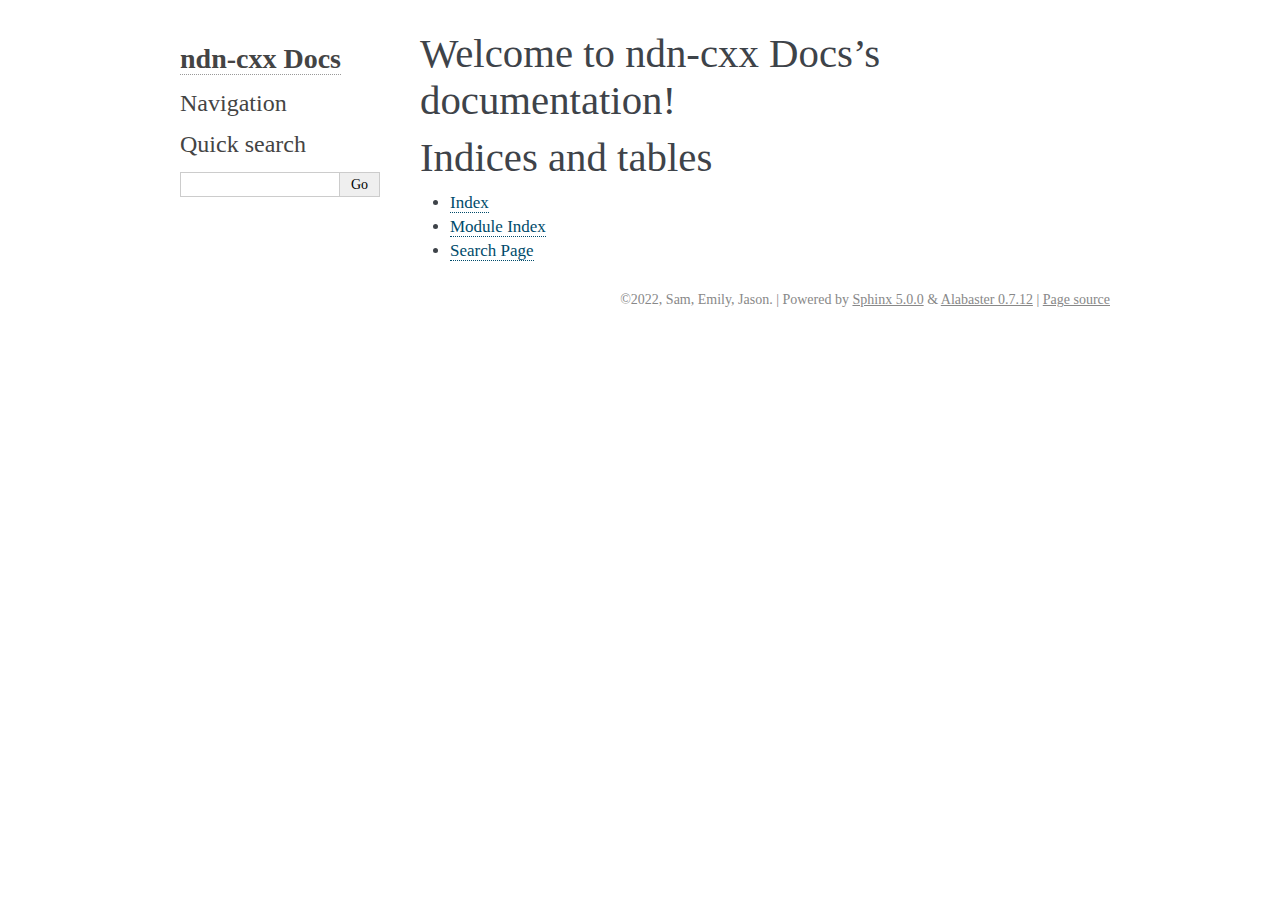
==== new-docs/_build/html/index.html @ 5fb5679b "added sphinx base for new documentation" ====
<!DOCTYPE html>

<html lang="en">
  <head>
    <meta charset="utf-8" />
    <meta name="viewport" content="width=device-width, initial-scale=1.0" /><meta name="generator" content="Docutils 0.18.1: http://docutils.sourceforge.net/" />

    <title>Welcome to ndn-cxx Docs’s documentation! &#8212; ndn-cxx Docs  documentation</title>
    <link rel="stylesheet" type="text/css" href="_static/pygments.css" />
    <link rel="stylesheet" type="text/css" href="_static/alabaster.css" />
    <script data-url_root="./" id="documentation_options" src="_static/documentation_options.js"></script>
    <script src="_static/jquery.js"></script>
    <script src="_static/underscore.js"></script>
    <script src="_static/_sphinx_javascript_frameworks_compat.js"></script>
    <script src="_static/doctools.js"></script>
    <link rel="index" title="Index" href="genindex.html" />
    <link rel="search" title="Search" href="search.html" />
   
  <link rel="stylesheet" href="_static/custom.css" type="text/css" />
  
  
  <meta name="viewport" content="width=device-width, initial-scale=0.9, maximum-scale=0.9" />

  </head><body>
  

    <div class="document">
      <div class="documentwrapper">
        <div class="bodywrapper">
          

          <div class="body" role="main">
            
  <section id="welcome-to-ndn-cxx-docs-s-documentation">
<h1>Welcome to ndn-cxx Docs’s documentation!<a class="headerlink" href="#welcome-to-ndn-cxx-docs-s-documentation" title="Permalink to this heading">¶</a></h1>
<div class="toctree-wrapper compound">
</div>
</section>
<section id="indices-and-tables">
<h1>Indices and tables<a class="headerlink" href="#indices-and-tables" title="Permalink to this heading">¶</a></h1>
<ul class="simple">
<li><p><a class="reference internal" href="genindex.html"><span class="std std-ref">Index</span></a></p></li>
<li><p><a class="reference internal" href="py-modindex.html"><span class="std std-ref">Module Index</span></a></p></li>
<li><p><a class="reference internal" href="search.html"><span class="std std-ref">Search Page</span></a></p></li>
</ul>
</section>


          </div>
          
        </div>
      </div>
      <div class="sphinxsidebar" role="navigation" aria-label="main navigation">
        <div class="sphinxsidebarwrapper">
<h1 class="logo"><a href="#">ndn-cxx Docs</a></h1>








<h3>Navigation</h3>

<div class="relations">
<h3>Related Topics</h3>
<ul>
  <li><a href="#">Documentation overview</a><ul>
  </ul></li>
</ul>
</div>
<div id="searchbox" style="display: none" role="search">
  <h3 id="searchlabel">Quick search</h3>
    <div class="searchformwrapper">
    <form class="search" action="search.html" method="get">
      <input type="text" name="q" aria-labelledby="searchlabel" autocomplete="off" autocorrect="off" autocapitalize="off" spellcheck="false"/>
      <input type="submit" value="Go" />
    </form>
    </div>
</div>
<script>document.getElementById('searchbox').style.display = "block"</script>








        </div>
      </div>
      <div class="clearer"></div>
    </div>
    <div class="footer">
      &copy;2022, Sam, Emily, Jason.
      
      |
      Powered by <a href="http://sphinx-doc.org/">Sphinx 5.0.0</a>
      &amp; <a href="https://github.com/bitprophet/alabaster">Alabaster 0.7.12</a>
      
      |
      <a href="_sources/index.rst.txt"
          rel="nofollow">Page source</a>
    </div>

    

    
  </body>
</html>
---- new-docs/_build/html/_static/pygments.css ----
pre { line-height: 125%; }
td.linenos .normal { color: inherit; background-color: transparent; padding-left: 5px; padding-right: 5px; }
span.linenos { color: inherit; background-color: transparent; padding-left: 5px; padding-right: 5px; }
td.linenos .special { color: #000000; background-color: #ffffc0; padding-left: 5px; padding-right: 5px; }
span.linenos.special { color: #000000; background-color: #ffffc0; padding-left: 5px; padding-right: 5px; }
.highlight .hll { background-color: #ffffcc }
.highlight { background: #f8f8f8; }
.highlight .c { color: #8f5902; font-style: italic } /* Comment */
.highlight .err { color: #a40000; border: 1px solid #ef2929 } /* Error */
.highlight .g { color: #000000 } /* Generic */
.highlight .k { color: #004461; font-weight: bold } /* Keyword */
.highlight .l { color: #000000 } /* Literal */
.highlight .n { color: #000000 } /* Name */
.highlight .o { color: #582800 } /* Operator */
.highlight .x { color: #000000 } /* Other */
.highlight .p { color: #000000; font-weight: bold } /* Punctuation */
.highlight .ch { color: #8f5902; font-style: italic } /* Comment.Hashbang */
.highlight .cm { color: #8f5902; font-style: italic } /* Comment.Multiline */
.highlight .cp { color: #8f5902 } /* Comment.Preproc */
.highlight .cpf { color: #8f5902; font-style: italic } /* Comment.PreprocFile */
.highlight .c1 { color: #8f5902; font-style: italic } /* Comment.Single */
.highlight .cs { color: #8f5902; font-style: italic } /* Comment.Special */
.highlight .gd { color: #a40000 } /* Generic.Deleted */
.highlight .ge { color: #000000; font-style: italic } /* Generic.Emph */
.highlight .gr { color: #ef2929 } /* Generic.Error */
.highlight .gh { color: #000080; font-weight: bold } /* Generic.Heading */
.highlight .gi { color: #00A000 } /* Generic.Inserted */
.highlight .go { color: #888888 } /* Generic.Output */
.highlight .gp { color: #745334 } /* Generic.Prompt */
.highlight .gs { color: #000000; font-weight: bold } /* Generic.Strong */
.highlight .gu { color: #800080; font-weight: bold } /* Generic.Subheading */
.highlight .gt { color: #a40000; font-weight: bold } /* Generic.Traceback */
.highlight .kc { color: #004461; font-weight: bold } /* Keyword.Constant */
.highlight .kd { color: #004461; font-weight: bold } /* Keyword.Declaration */
.highlight .kn { color: #004461; font-weight: bold } /* Keyword.Namespace */
.highlight .kp { color: #004461; font-weight: bold } /* Keyword.Pseudo */
.highlight .kr { color: #004461; font-weight: bold } /* Keyword.Reserved */
.highlight .kt { color: #004461; font-weight: bold } /* Keyword.Type */
.highlight .ld { color: #000000 } /* Literal.Date */
.highlight .m { color: #990000 } /* Literal.Number */
.highlight .s { color: #4e9a06 } /* Literal.String */
.highlight .na { color: #c4a000 } /* Name.Attribute */
.highlight .nb { color: #004461 } /* Name.Builtin */
.highlight .nc { color: #000000 } /* Name.Class */
.highlight .no { color: #000000 } /* Name.Constant */
.highlight .nd { color: #888888 } /* Name.Decorator */
.highlight .ni { color: #ce5c00 } /* Name.Entity */
.highlight .ne { color: #cc0000; font-weight: bold } /* Name.Exception */
.highlight .nf { color: #000000 } /* Name.Function */
.highlight .nl { color: #f57900 } /* Name.Label */
.highlight .nn { color: #000000 } /* Name.Namespace */
.highlight .nx { color: #000000 } /* Name.Other */
.highlight .py { color: #000000 } /* Name.Property */
.highlight .nt { color: #004461; font-weight: bold } /* Name.Tag */
.highlight .nv { color: #000000 } /* Name.Variable */
.highlight .ow { color: #004461; font-weight: bold } /* Operator.Word */
.highlight .w { color: #f8f8f8; text-decoration: underline } /* Text.Whitespace */
.highlight .mb { color: #990000 } /* Literal.Number.Bin */
.highlight .mf { color: #990000 } /* Literal.Number.Float */
.highlight .mh { color: #990000 } /* Literal.Number.Hex */
.highlight .mi { color: #990000 } /* Literal.Number.Integer */
.highlight .mo { color: #990000 } /* Literal.Number.Oct */
.highlight .sa { color: #4e9a06 } /* Literal.String.Affix */
.highlight .sb { color: #4e9a06 } /* Literal.String.Backtick */
.highlight .sc { color: #4e9a06 } /* Literal.String.Char */
.highlight .dl { color: #4e9a06 } /* Literal.String.Delimiter */
.highlight .sd { color: #8f5902; font-style: italic } /* Literal.String.Doc */
.highlight .s2 { color: #4e9a06 } /* Literal.String.Double */
.highlight .se { color: #4e9a06 } /* Literal.String.Escape */
.highlight .sh { color: #4e9a06 } /* Literal.String.Heredoc */
.highlight .si { color: #4e9a06 } /* Literal.String.Interpol */
.highlight .sx { color: #4e9a06 } /* Literal.String.Other */
.highlight .sr { color: #4e9a06 } /* Literal.String.Regex */
.highlight .s1 { color: #4e9a06 } /* Literal.String.Single */
.highlight .ss { color: #4e9a06 } /* Literal.String.Symbol */
.highlight .bp { color: #3465a4 } /* Name.Builtin.Pseudo */
.highlight .fm { color: #000000 } /* Name.Function.Magic */
.highlight .vc { color: #000000 } /* Name.Variable.Class */
.highlight .vg { color: #000000 } /* Name.Variable.Global */
.highlight .vi { color: #000000 } /* Name.Variable.Instance */
.highlight .vm { color: #000000 } /* Name.Variable.Magic */
.highlight .il { color: #990000 } /* Literal.Number.Integer.Long */
---- new-docs/_build/html/_static/alabaster.css ----
@import url("basic.css");

/* -- page layout ----------------------------------------------------------- */

body {
    font-family: Georgia, serif;
    font-size: 17px;
    background-color: #fff;
    color: #000;
    margin: 0;
    padding: 0;
}


div.document {
    width: 940px;
    margin: 30px auto 0 auto;
}

div.documentwrapper {
    float: left;
    width: 100%;
}

div.bodywrapper {
    margin: 0 0 0 220px;
}

div.sphinxsidebar {
    width: 220px;
    font-size: 14px;
    line-height: 1.5;
}

hr {
    border: 1px solid #B1B4B6;
}

div.body {
    background-color: #fff;
    color: #3E4349;
    padding: 0 30px 0 30px;
}

div.body > .section {
    text-align: left;
}

div.footer {
    width: 940px;
    margin: 20px auto 30px auto;
    font-size: 14px;
    color: #888;
    text-align: right;
}

div.footer a {
    color: #888;
}

p.caption {
    font-family: inherit;
    font-size: inherit;
}


div.relations {
    display: none;
}


div.sphinxsidebar a {
    color: #444;
    text-decoration: none;
    border-bottom: 1px dotted #999;
}

div.sphinxsidebar a:hover {
    border-bottom: 1px solid #999;
}

div.sphinxsidebarwrapper {
    padding: 18px 10px;
}

div.sphinxsidebarwrapper p.logo {
    padding: 0;
    margin: -10px 0 0 0px;
    text-align: center;
}

div.sphinxsidebarwrapper h1.logo {
    margin-top: -10px;
    text-align: center;
    margin-bottom: 5px;
    text-align: left;
}

div.sphinxsidebarwrapper h1.logo-name {
    margin-top: 0px;
}

div.sphinxsidebarwrapper p.blurb {
    margin-top: 0;
    font-style: normal;
}

div.sphinxsidebar h3,
div.sphinxsidebar h4 {
    font-family: Georgia, serif;
    color: #444;
    font-size: 24px;
    font-weight: normal;
    margin: 0 0 5px 0;
    padding: 0;
}

div.sphinxsidebar h4 {
    font-size: 20px;
}

div.sphinxsidebar h3 a {
    color: #444;
}

div.sphinxsidebar p.logo a,
div.sphinxsidebar h3 a,
div.sphinxsidebar p.logo a:hover,
div.sphinxsidebar h3 a:hover {
    border: none;
}

div.sphinxsidebar p {
    color: #555;
    margin: 10px 0;
}

div.sphinxsidebar ul {
    margin: 10px 0;
    padding: 0;
    color: #000;
}

div.sphinxsidebar ul li.toctree-l1 > a {
    font-size: 120%;
}

div.sphinxsidebar ul li.toctree-l2 > a {
    font-size: 110%;
}

div.sphinxsidebar input {
    border: 1px solid #CCC;
    font-family: Georgia, serif;
    font-size: 1em;
}

div.sphinxsidebar hr {
    border: none;
    height: 1px;
    color: #AAA;
    background: #AAA;

    text-align: left;
    margin-left: 0;
    width: 50%;
}

div.sphinxsidebar .badge {
    border-bottom: none;
}

div.sphinxsidebar .badge:hover {
    border-bottom: none;
}

/* To address an issue with donation coming after search */
div.sphinxsidebar h3.donation {
    margin-top: 10px;
}

/* -- body styles ----------------------------------------------------------- */

a {
    color: #004B6B;
    text-decoration: underline;
}

a:hover {
    color: #6D4100;
    text-decoration: underline;
}

div.body h1,
div.body h2,
div.body h3,
div.body h4,
div.body h5,
div.body h6 {
    font-family: Georgia, serif;
    font-weight: normal;
    margin: 30px 0px 10px 0px;
    padding: 0;
}

div.body h1 { margin-top: 0; padding-top: 0; font-size: 240%; }
div.body h2 { font-size: 180%; }
div.body h3 { font-size: 150%; }
div.body h4 { font-size: 130%; }
div.body h5 { font-size: 100%; }
div.body h6 { font-size: 100%; }

a.headerlink {
    color: #DDD;
    padding: 0 4px;
    text-decoration: none;
}

a.headerlink:hover {
    color: #444;
    background: #EAEAEA;
}

div.body p, div.body dd, div.body li {
    line-height: 1.4em;
}

div.admonition {
    margin: 20px 0px;
    padding: 10px 30px;
    background-color: #EEE;
    border: 1px solid #CCC;
}

div.admonition tt.xref, div.admonition code.xref, div.admonition a tt {
    background-color: #FBFBFB;
    border-bottom: 1px solid #fafafa;
}

div.admonition p.admonition-title {
    font-family: Georgia, serif;
    font-weight: normal;
    font-size: 24px;
    margin: 0 0 10px 0;
    padding: 0;
    line-height: 1;
}

div.admonition p.last {
    margin-bottom: 0;
}

div.highlight {
    background-color: #fff;
}

dt:target, .highlight {
    background: #FAF3E8;
}

div.warning {
    background-color: #FCC;
    border: 1px solid #FAA;
}

div.danger {
    background-color: #FCC;
    border: 1px solid #FAA;
    -moz-box-shadow: 2px 2px 4px #D52C2C;
    -webkit-box-shadow: 2px 2px 4px #D52C2C;
    box-shadow: 2px 2px 4px #D52C2C;
}

div.error {
    background-color: #FCC;
    border: 1px solid #FAA;
    -moz-box-shadow: 2px 2px 4px #D52C2C;
    -webkit-box-shadow: 2px 2px 4px #D52C2C;
    box-shadow: 2px 2px 4px #D52C2C;
}

div.caution {
    background-color: #FCC;
    border: 1px solid #FAA;
}

div.attention {
    background-color: #FCC;
    border: 1px solid #FAA;
}

div.important {
    background-color: #EEE;
    border: 1px solid #CCC;
}

div.note {
    background-color: #EEE;
    border: 1px solid #CCC;
}

div.tip {
    background-color: #EEE;
    border: 1px solid #CCC;
}

div.hint {
    background-color: #EEE;
    border: 1px solid #CCC;
}

div.seealso {
    background-color: #EEE;
    border: 1px solid #CCC;
}

div.topic {
    background-color: #EEE;
}

p.admonition-title {
    display: inline;
}

p.admonition-title:after {
    content: ":";
}

pre, tt, code {
    font-family: 'Consolas', 'Menlo', 'DejaVu Sans Mono', 'Bitstream Vera Sans Mono', monospace;
    font-size: 0.9em;
}

.hll {
    background-color: #FFC;
    margin: 0 -12px;
    padding: 0 12px;
    display: block;
}

img.screenshot {
}

tt.descname, tt.descclassname, code.descname, code.descclassname {
    font-size: 0.95em;
}

tt.descname, code.descname {
    padding-right: 0.08em;
}

img.screenshot {
    -moz-box-shadow: 2px 2px 4px #EEE;
    -webkit-box-shadow: 2px 2px 4px #EEE;
    box-shadow: 2px 2px 4px #EEE;
}

table.docutils {
    border: 1px solid #888;
    -moz-box-shadow: 2px 2px 4px #EEE;
    -webkit-box-shadow: 2px 2px 4px #EEE;
    box-shadow: 2px 2px 4px #EEE;
}

table.docutils td, table.docutils th {
    border: 1px solid #888;
    padding: 0.25em 0.7em;
}

table.field-list, table.footnote {
    border: none;
    -moz-box-shadow: none;
    -webkit-box-shadow: none;
    box-shadow: none;
}

table.footnote {
    margin: 15px 0;
    width: 100%;
    border: 1px solid #EEE;
    background: #FDFDFD;
    font-size: 0.9em;
}

table.footnote + table.footnote {
    margin-top: -15px;
    border-top: none;
}

table.field-list th {
    padding: 0 0.8em 0 0;
}

table.field-list td {
    padding: 0;
}

table.field-list p {
    margin-bottom: 0.8em;
}

/* Cloned from
 * https://github.com/sphinx-doc/sphinx/commit/ef60dbfce09286b20b7385333d63a60321784e68
 */
.field-name {
    -moz-hyphens: manual;
    -ms-hyphens: manual;
    -webkit-hyphens: manual;
    hyphens: manual;
}

table.footnote td.label {
    width: .1px;
    padding: 0.3em 0 0.3em 0.5em;
}

table.footnote td {
    padding: 0.3em 0.5em;
}

dl {
    margin: 0;
    padding: 0;
}

dl dd {
    margin-left: 30px;
}

blockquote {
    margin: 0 0 0 30px;
    padding: 0;
}

ul, ol {
    /* Matches the 30px from the narrow-screen "li > ul" selector below */
    margin: 10px 0 10px 30px;
    padding: 0;
}

pre {
    background: #EEE;
    padding: 7px 30px;
    margin: 15px 0px;
    line-height: 1.3em;
}

div.viewcode-block:target {
    background: #ffd;
}

dl pre, blockquote pre, li pre {
    margin-left: 0;
    padding-left: 30px;
}

tt, code {
    background-color: #ecf0f3;
    color: #222;
    /* padding: 1px 2px; */
}

tt.xref, code.xref, a tt {
    background-color: #FBFBFB;
    border-bottom: 1px solid #fff;
}

a.reference {
    text-decoration: none;
    border-bottom: 1px dotted #004B6B;
}

/* Don't put an underline on images */
a.image-reference, a.image-reference:hover {
    border-bottom: none;
}

a.reference:hover {
    border-bottom: 1px solid #6D4100;
}

a.footnote-reference {
    text-decoration: none;
    font-size: 0.7em;
    vertical-align: top;
    border-bottom: 1px dotted #004B6B;
}

a.footnote-reference:hover {
    border-bottom: 1px solid #6D4100;
}

a:hover tt, a:hover code {
    background: #EEE;
}


@media screen and (max-width: 870px) {

    div.sphinxsidebar {
    	display: none;
    }

    div.document {
       width: 100%;

    }

    div.documentwrapper {
    	margin-left: 0;
    	margin-top: 0;
    	margin-right: 0;
    	margin-bottom: 0;
    }

    div.bodywrapper {
    	margin-top: 0;
    	margin-right: 0;
    	margin-bottom: 0;
    	margin-left: 0;
    }

    ul {
    	margin-left: 0;
    }

	li > ul {
        /* Matches the 30px from the "ul, ol" selector above */
		margin-left: 30px;
	}

    .document {
    	width: auto;
    }

    .footer {
    	width: auto;
    }

    .bodywrapper {
    	margin: 0;
    }

    .footer {
    	width: auto;
    }

    .github {
        display: none;
    }



}



@media screen and (max-width: 875px) {

    body {
        margin: 0;
        padding: 20px 30px;
    }

    div.documentwrapper {
        float: none;
        background: #fff;
    }

    div.sphinxsidebar {
        display: block;
        float: none;
        width: 102.5%;
        margin: 50px -30px -20px -30px;
        padding: 10px 20px;
        background: #333;
        color: #FFF;
    }

    div.sphinxsidebar h3, div.sphinxsidebar h4, div.sphinxsidebar p,
    div.sphinxsidebar h3 a {
        color: #fff;
    }

    div.sphinxsidebar a {
        color: #AAA;
    }

    div.sphinxsidebar p.logo {
        display: none;
    }

    div.document {
        width: 100%;
        margin: 0;
    }

    div.footer {
        display: none;
    }

    div.bodywrapper {
        margin: 0;
    }

    div.body {
        min-height: 0;
        padding: 0;
    }

    .rtd_doc_footer {
        display: none;
    }

    .document {
        width: auto;
    }

    .footer {
        width: auto;
    }

    .footer {
        width: auto;
    }

    .github {
        display: none;
    }
}


/* misc. */

.revsys-inline {
    display: none!important;
}

/* Make nested-list/multi-paragraph items look better in Releases changelog
 * pages. Without this, docutils' magical list fuckery causes inconsistent
 * formatting between different release sub-lists.
 */
div#changelog > div.section > ul > li > p:only-child {
    margin-bottom: 0;
}

/* Hide fugly table cell borders in ..bibliography:: directive output */
table.docutils.citation, table.docutils.citation td, table.docutils.citation th {
  border: none;
  /* Below needed in some edge cases; if not applied, bottom shadows appear */
  -moz-box-shadow: none;
  -webkit-box-shadow: none;
  box-shadow: none;
}


/* relbar */

.related {
    line-height: 30px;
    width: 100%;
    font-size: 0.9rem;
}

.related.top {
    border-bottom: 1px solid #EEE;
    margin-bottom: 20px;
}

.related.bottom {
    border-top: 1px solid #EEE;
}

.related ul {
    padding: 0;
    margin: 0;
    list-style: none;
}

.related li {
    display: inline;
}

nav#rellinks {
    float: right;
}

nav#rellinks li+li:before {
    content: "|";
}

nav#breadcrumbs li+li:before {
    content: "\00BB";
}

/* Hide certain items when printing */
@media print {
    div.related {
        display: none;
    }
}
---- new-docs/_build/html/_static/custom.css ----
/* This file intentionally left blank. */
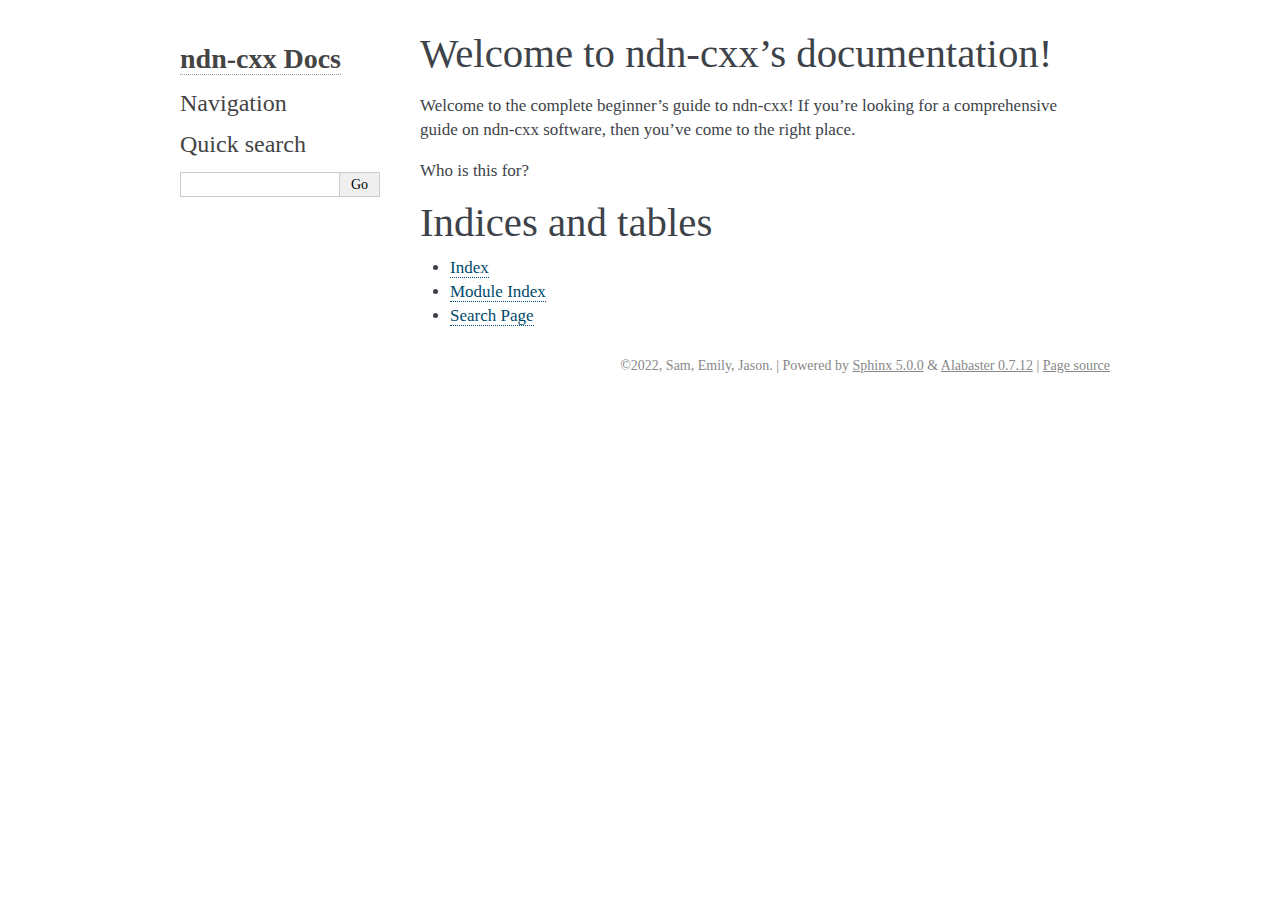
==== commit 4c46bd7f: "modified new docs and added venv requirements" ====
--- a/new-docs/_build/html/index.html
+++ b/new-docs/_build/html/index.html
@@ -6,7 +6,7 @@
     <meta charset="utf-8" />
     <meta name="viewport" content="width=device-width, initial-scale=1.0" /><meta name="generator" content="Docutils 0.18.1: http://docutils.sourceforge.net/" />
 
-    <title>Welcome to ndn-cxx Docs’s documentation! &#8212; ndn-cxx Docs  documentation</title>
+    <title>Welcome to ndn-cxx’s documentation! &#8212; ndn-cxx Docs  documentation</title>
     <link rel="stylesheet" type="text/css" href="_static/pygments.css" />
     <link rel="stylesheet" type="text/css" href="_static/alabaster.css" />
     <script data-url_root="./" id="documentation_options" src="_static/documentation_options.js"></script>
@@ -32,8 +32,10 @@
 
           <div class="body" role="main">
             
-  <section id="welcome-to-ndn-cxx-docs-s-documentation">
-<h1>Welcome to ndn-cxx Docs’s documentation!<a class="headerlink" href="#welcome-to-ndn-cxx-docs-s-documentation" title="Permalink to this heading">¶</a></h1>
+  <section id="welcome-to-ndn-cxx-s-documentation">
+<h1>Welcome to ndn-cxx’s documentation!<a class="headerlink" href="#welcome-to-ndn-cxx-s-documentation" title="Permalink to this heading">¶</a></h1>
+<p>Welcome to the complete beginner’s guide to ndn-cxx! If you’re looking for a comprehensive guide on ndn-cxx software, then you’ve come to the right place.</p>
+<p>Who is this for?</p>
 <div class="toctree-wrapper compound">
 </div>
 </section>
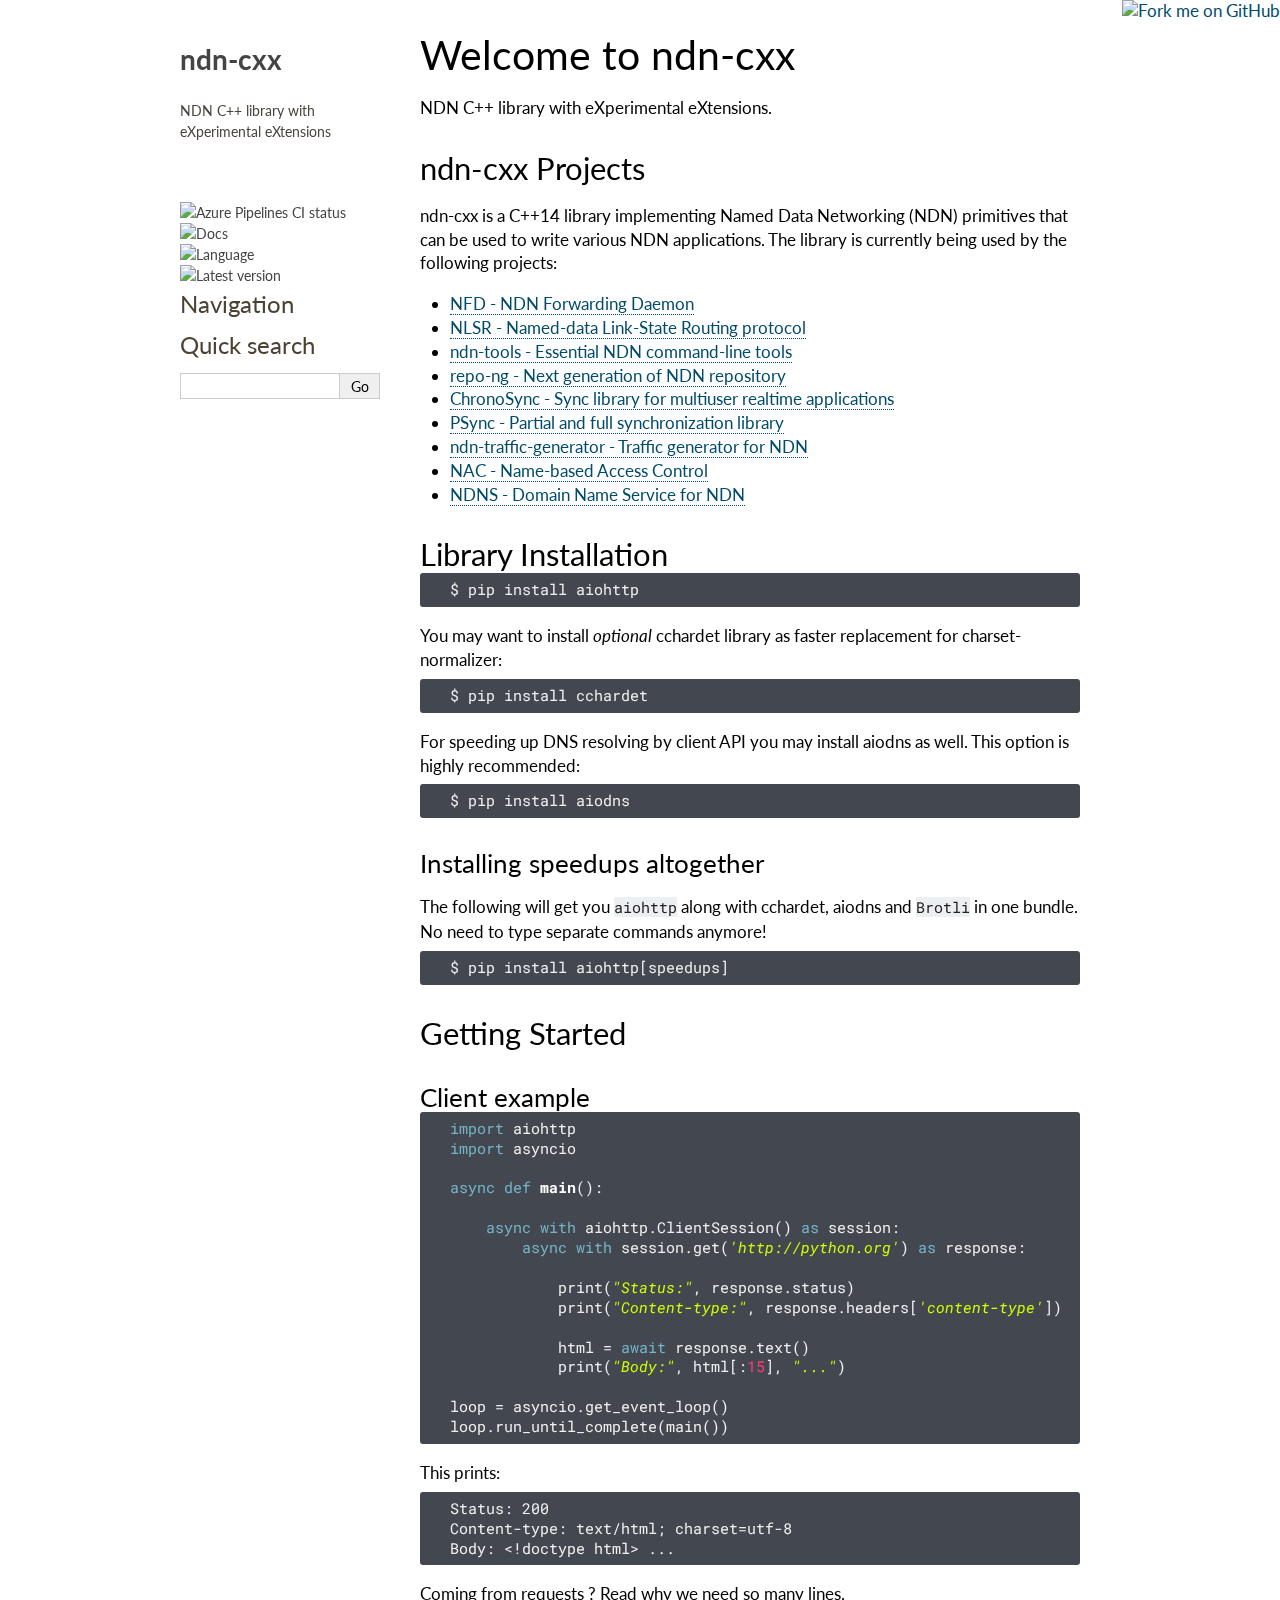
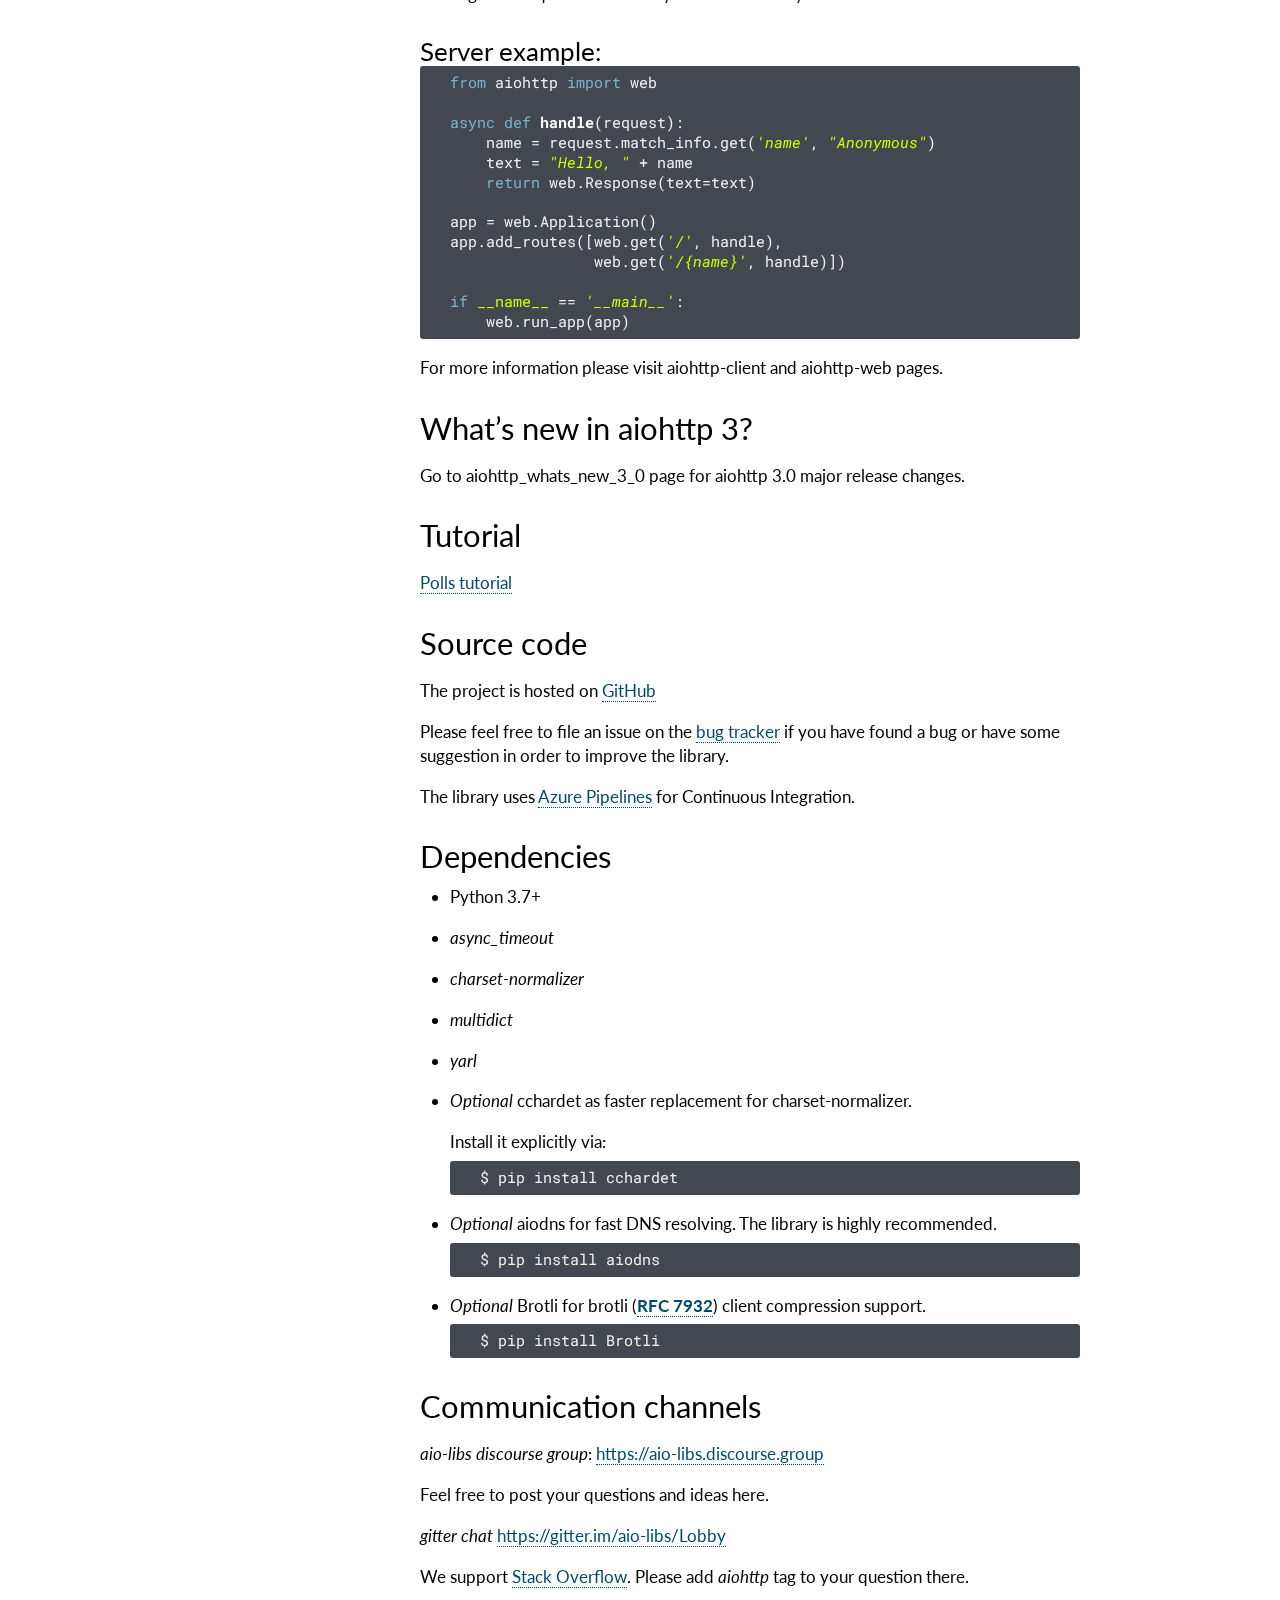
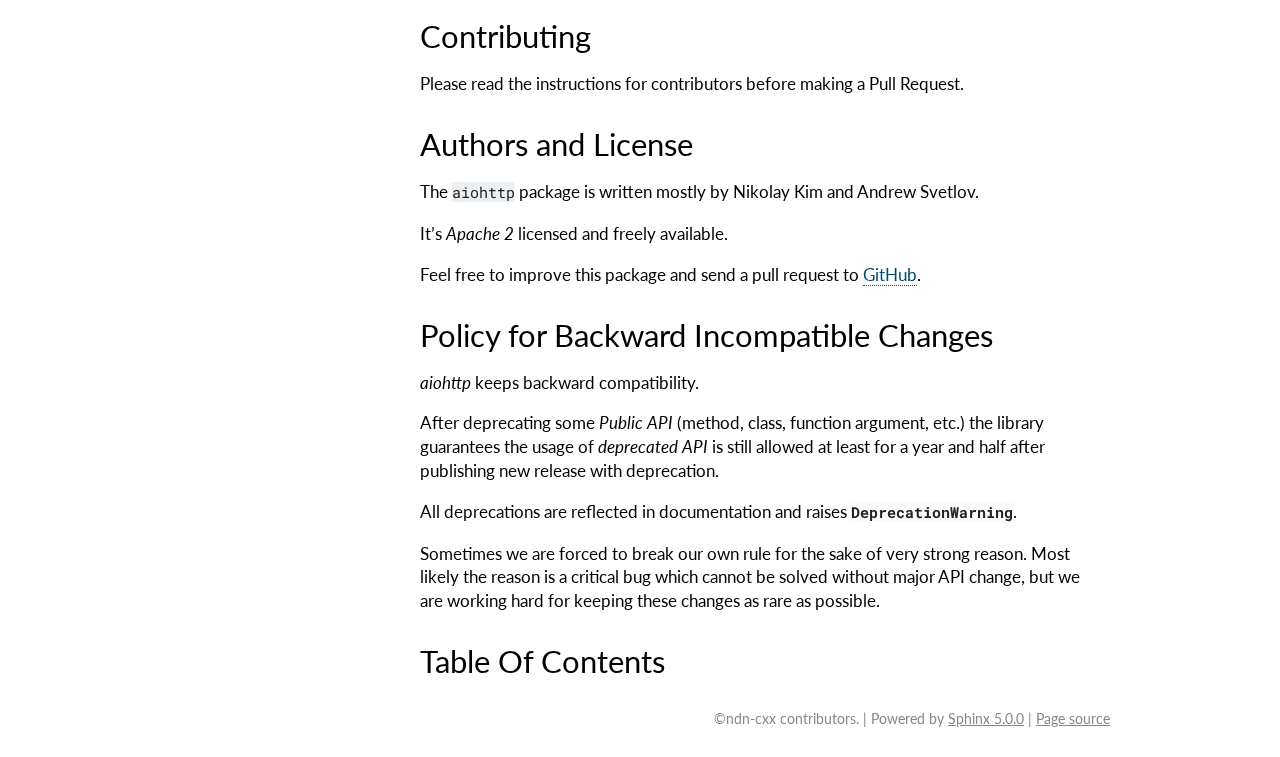
==== commit d6aa7ce2: "updated requirements and added ndn-cxx tags and stars" ====
--- a/new-docs/_build/html/index.html
+++ b/new-docs/_build/html/index.html
@@ -6,9 +6,10 @@
     <meta charset="utf-8" />
     <meta name="viewport" content="width=device-width, initial-scale=1.0" /><meta name="generator" content="Docutils 0.18.1: http://docutils.sourceforge.net/" />
 
-    <title>Welcome to ndn-cxx’s documentation! &#8212; ndn-cxx Docs  documentation</title>
+    <title>Welcome to ndn-cxx &#8212; ndn-cxx  documentation</title>
     <link rel="stylesheet" type="text/css" href="_static/pygments.css" />
-    <link rel="stylesheet" type="text/css" href="_static/alabaster.css" />
+    <link rel="stylesheet" type="text/css" href="_static/aiohttp.css" />
+    <link rel="stylesheet" type="text/css" href="_static/css/logo-adjustments.css" />
     <script data-url_root="./" id="documentation_options" src="_static/documentation_options.js"></script>
     <script src="_static/jquery.js"></script>
     <script src="_static/underscore.js"></script>
@@ -16,11 +17,14 @@
     <script src="_static/doctools.js"></script>
     <link rel="index" title="Index" href="genindex.html" />
     <link rel="search" title="Search" href="search.html" />
-   
-  <link rel="stylesheet" href="_static/custom.css" type="text/css" />
-  
-  
-  <meta name="viewport" content="width=device-width, initial-scale=0.9, maximum-scale=0.9" />
+ 
+<link rel="stylesheet" href="_static/custom.css" type="text/css" />
+
+
+<link rel="canonical" href="http://docs.ndn-cxx.org/en/stable/index.html"/>
+
+<meta name="viewport" content="width=device-width, initial-scale=0.9, maximum-scale=0.9" />
+<link href="https://fonts.googleapis.com/css?family=Lato|Roboto+Mono" rel="stylesheet">
 
   </head><body>
   
@@ -28,51 +32,249 @@
     <div class="document">
       <div class="documentwrapper">
         <div class="bodywrapper">
-          
-
           <div class="body" role="main">
             
-  <section id="welcome-to-ndn-cxx-s-documentation">
-<h1>Welcome to ndn-cxx’s documentation!<a class="headerlink" href="#welcome-to-ndn-cxx-s-documentation" title="Permalink to this heading">¶</a></h1>
-<p>Welcome to the complete beginner’s guide to ndn-cxx! If you’re looking for a comprehensive guide on ndn-cxx software, then you’ve come to the right place.</p>
-<p>Who is this for?</p>
-<div class="toctree-wrapper compound">
-</div>
-</section>
-<section id="indices-and-tables">
-<h1>Indices and tables<a class="headerlink" href="#indices-and-tables" title="Permalink to this heading">¶</a></h1>
+  <section id="welcome-to-ndn-cxx">
+<h1>Welcome to ndn-cxx<a class="headerlink" href="#welcome-to-ndn-cxx" title="Permalink to this heading">¶</a></h1>
+<p>NDN C++ library with eXperimental eXtensions.</p>
+<section id="ndn-cxx-projects">
+<h2>ndn-cxx Projects<a class="headerlink" href="#ndn-cxx-projects" title="Permalink to this heading">¶</a></h2>
+<p>ndn-cxx is a C++14 library implementing Named Data Networking (NDN) primitives that can be used to write various NDN applications. The library is currently being used by the following projects:</p>
 <ul class="simple">
-<li><p><a class="reference internal" href="genindex.html"><span class="std std-ref">Index</span></a></p></li>
-<li><p><a class="reference internal" href="py-modindex.html"><span class="std std-ref">Module Index</span></a></p></li>
-<li><p><a class="reference internal" href="search.html"><span class="std std-ref">Search Page</span></a></p></li>
+<li><p><a class="reference external" href="https://github.com/named-data/NFD">NFD - NDN Forwarding Daemon</a></p></li>
+<li><p><a class="reference external" href="https://github.com/named-data/NLSR">NLSR - Named-data Link-State Routing protocol</a></p></li>
+<li><p><a class="reference external" href="https://github.com/named-data/ndn-tools">ndn-tools - Essential NDN command-line tools</a></p></li>
+<li><p><a class="reference external" href="https://github.com/named-data/repo-ng">repo-ng - Next generation of NDN repository</a></p></li>
+<li><p><a class="reference external" href="https://github.com/named-data/ChronoSync">ChronoSync - Sync library for multiuser realtime applications</a></p></li>
+<li><p><a class="reference external" href="https://github.com/named-data/PSync">PSync - Partial and full synchronization library</a></p></li>
+<li><p><a class="reference external" href="https://github.com/named-data/ndn-traffic-generator">ndn-traffic-generator - Traffic generator for NDN</a></p></li>
+<li><p><a class="reference external" href="https://github.com/named-data/name-based-access-control">NAC - Name-based Access Control</a></p></li>
+<li><p><a class="reference external" href="https://github.com/named-data/ndns">NDNS - Domain Name Service for NDN</a></p></li>
 </ul>
 </section>
+<section id="library-installation">
+<span id="aiohttp-installation"></span><h2>Library Installation<a class="headerlink" href="#library-installation" title="Permalink to this heading">¶</a></h2>
+<div class="highlight-bash notranslate"><div class="highlight"><pre><span></span>$ pip install aiohttp
+</pre></div>
+</div>
+<p>You may want to install <em>optional</em> <span class="xref std std-term">cchardet</span> library as faster
+replacement for <span class="xref std std-term">charset-normalizer</span>:</p>
+<div class="highlight-bash notranslate"><div class="highlight"><pre><span></span>$ pip install cchardet
+</pre></div>
+</div>
+<p>For speeding up DNS resolving by client API you may install
+<span class="xref std std-term">aiodns</span> as well.
+This option is highly recommended:</p>
+<div class="highlight-bash notranslate"><div class="highlight"><pre><span></span>$ pip install aiodns
+</pre></div>
+</div>
+<section id="installing-speedups-altogether">
+<h3>Installing speedups altogether<a class="headerlink" href="#installing-speedups-altogether" title="Permalink to this heading">¶</a></h3>
+<p>The following will get you <code class="docutils literal notranslate"><span class="pre">aiohttp</span></code> along with <span class="xref std std-term">cchardet</span>,
+<span class="xref std std-term">aiodns</span> and <code class="docutils literal notranslate"><span class="pre">Brotli</span></code> in one bundle. No need to type
+separate commands anymore!</p>
+<div class="highlight-bash notranslate"><div class="highlight"><pre><span></span>$ pip install aiohttp<span class="o">[</span>speedups<span class="o">]</span>
+</pre></div>
+</div>
+</section>
+</section>
+<section id="getting-started">
+<h2>Getting Started<a class="headerlink" href="#getting-started" title="Permalink to this heading">¶</a></h2>
+<section id="client-example">
+<h3>Client example<a class="headerlink" href="#client-example" title="Permalink to this heading">¶</a></h3>
+<div class="highlight-python notranslate"><div class="highlight"><pre><span></span><span class="kn">import</span> <span class="nn">aiohttp</span>
+<span class="kn">import</span> <span class="nn">asyncio</span>
+
+<span class="k">async</span> <span class="k">def</span> <span class="nf">main</span><span class="p">():</span>
+
+    <span class="k">async</span> <span class="k">with</span> <span class="n">aiohttp</span><span class="o">.</span><span class="n">ClientSession</span><span class="p">()</span> <span class="k">as</span> <span class="n">session</span><span class="p">:</span>
+        <span class="k">async</span> <span class="k">with</span> <span class="n">session</span><span class="o">.</span><span class="n">get</span><span class="p">(</span><span class="s1">&#39;http://python.org&#39;</span><span class="p">)</span> <span class="k">as</span> <span class="n">response</span><span class="p">:</span>
+
+            <span class="nb">print</span><span class="p">(</span><span class="s2">&quot;Status:&quot;</span><span class="p">,</span> <span class="n">response</span><span class="o">.</span><span class="n">status</span><span class="p">)</span>
+            <span class="nb">print</span><span class="p">(</span><span class="s2">&quot;Content-type:&quot;</span><span class="p">,</span> <span class="n">response</span><span class="o">.</span><span class="n">headers</span><span class="p">[</span><span class="s1">&#39;content-type&#39;</span><span class="p">])</span>
+
+            <span class="n">html</span> <span class="o">=</span> <span class="k">await</span> <span class="n">response</span><span class="o">.</span><span class="n">text</span><span class="p">()</span>
+            <span class="nb">print</span><span class="p">(</span><span class="s2">&quot;Body:&quot;</span><span class="p">,</span> <span class="n">html</span><span class="p">[:</span><span class="mi">15</span><span class="p">],</span> <span class="s2">&quot;...&quot;</span><span class="p">)</span>
+
+<span class="n">loop</span> <span class="o">=</span> <span class="n">asyncio</span><span class="o">.</span><span class="n">get_event_loop</span><span class="p">()</span>
+<span class="n">loop</span><span class="o">.</span><span class="n">run_until_complete</span><span class="p">(</span><span class="n">main</span><span class="p">())</span>
+</pre></div>
+</div>
+<p>This prints:</p>
+<div class="highlight-text notranslate"><div class="highlight"><pre><span></span>Status: 200
+Content-type: text/html; charset=utf-8
+Body: &lt;!doctype html&gt; ...
+</pre></div>
+</div>
+<p>Coming from <span class="xref std std-term">requests</span> ? Read <span class="xref std std-ref">why we need so many lines</span>.</p>
+</section>
+<section id="server-example">
+<h3>Server example:<a class="headerlink" href="#server-example" title="Permalink to this heading">¶</a></h3>
+<div class="highlight-python notranslate"><div class="highlight"><pre><span></span><span class="kn">from</span> <span class="nn">aiohttp</span> <span class="kn">import</span> <span class="n">web</span>
+
+<span class="k">async</span> <span class="k">def</span> <span class="nf">handle</span><span class="p">(</span><span class="n">request</span><span class="p">):</span>
+    <span class="n">name</span> <span class="o">=</span> <span class="n">request</span><span class="o">.</span><span class="n">match_info</span><span class="o">.</span><span class="n">get</span><span class="p">(</span><span class="s1">&#39;name&#39;</span><span class="p">,</span> <span class="s2">&quot;Anonymous&quot;</span><span class="p">)</span>
+    <span class="n">text</span> <span class="o">=</span> <span class="s2">&quot;Hello, &quot;</span> <span class="o">+</span> <span class="n">name</span>
+    <span class="k">return</span> <span class="n">web</span><span class="o">.</span><span class="n">Response</span><span class="p">(</span><span class="n">text</span><span class="o">=</span><span class="n">text</span><span class="p">)</span>
+
+<span class="n">app</span> <span class="o">=</span> <span class="n">web</span><span class="o">.</span><span class="n">Application</span><span class="p">()</span>
+<span class="n">app</span><span class="o">.</span><span class="n">add_routes</span><span class="p">([</span><span class="n">web</span><span class="o">.</span><span class="n">get</span><span class="p">(</span><span class="s1">&#39;/&#39;</span><span class="p">,</span> <span class="n">handle</span><span class="p">),</span>
+                <span class="n">web</span><span class="o">.</span><span class="n">get</span><span class="p">(</span><span class="s1">&#39;/</span><span class="si">{name}</span><span class="s1">&#39;</span><span class="p">,</span> <span class="n">handle</span><span class="p">)])</span>
+
+<span class="k">if</span> <span class="vm">__name__</span> <span class="o">==</span> <span class="s1">&#39;__main__&#39;</span><span class="p">:</span>
+    <span class="n">web</span><span class="o">.</span><span class="n">run_app</span><span class="p">(</span><span class="n">app</span><span class="p">)</span>
+</pre></div>
+</div>
+<p>For more information please visit <span class="xref std std-ref">aiohttp-client</span> and
+<span class="xref std std-ref">aiohttp-web</span> pages.</p>
+</section>
+</section>
+<section id="what-s-new-in-aiohttp-3">
+<h2>What’s new in aiohttp 3?<a class="headerlink" href="#what-s-new-in-aiohttp-3" title="Permalink to this heading">¶</a></h2>
+<p>Go to <span class="xref std std-ref">aiohttp_whats_new_3_0</span> page for aiohttp 3.0 major release
+changes.</p>
+</section>
+<section id="tutorial">
+<h2>Tutorial<a class="headerlink" href="#tutorial" title="Permalink to this heading">¶</a></h2>
+<p><a class="reference external" href="https://aiohttp-demos.readthedocs.io/en/latest/index.html#aiohttp-demos-polls-beginning" title="(in aiohttp-demos v0.2)"><span class="xref std std-ref">Polls tutorial</span></a></p>
+</section>
+<section id="source-code">
+<h2>Source code<a class="headerlink" href="#source-code" title="Permalink to this heading">¶</a></h2>
+<p>The project is hosted on <a class="reference external" href="https://github.com/named-data/ndn-cxx">GitHub</a></p>
+<p>Please feel free to file an issue on the <a class="reference external" href="https://github.com/aio-libs/aiohttp/issues">bug tracker</a> if you have found a bug
+or have some suggestion in order to improve the library.</p>
+<p>The library uses <a class="reference external" href="https://dev.azure.com/aio-libs/aiohttp/_build">Azure Pipelines</a> for
+Continuous Integration.</p>
+</section>
+<section id="dependencies">
+<h2>Dependencies<a class="headerlink" href="#dependencies" title="Permalink to this heading">¶</a></h2>
+<ul>
+<li><p>Python 3.7+</p></li>
+<li><p><em>async_timeout</em></p></li>
+<li><p><em>charset-normalizer</em></p></li>
+<li><p><em>multidict</em></p></li>
+<li><p><em>yarl</em></p></li>
+<li><p><em>Optional</em> <span class="xref std std-term">cchardet</span> as faster replacement for
+<span class="xref std std-term">charset-normalizer</span>.</p>
+<p>Install it explicitly via:</p>
+<div class="highlight-bash notranslate"><div class="highlight"><pre><span></span>$ pip install cchardet
+</pre></div>
+</div>
+</li>
+<li><p><em>Optional</em> <span class="xref std std-term">aiodns</span> for fast DNS resolving. The
+library is highly recommended.</p>
+<div class="highlight-bash notranslate"><div class="highlight"><pre><span></span>$ pip install aiodns
+</pre></div>
+</div>
+</li>
+<li><p><em>Optional</em> <span class="xref std std-term">Brotli</span> for brotli (<span class="target" id="index-0"></span><a class="rfc reference external" href="https://datatracker.ietf.org/doc/html/rfc7932.html"><strong>RFC 7932</strong></a>) client compression support.</p>
+<div class="highlight-bash notranslate"><div class="highlight"><pre><span></span>$ pip install Brotli
+</pre></div>
+</div>
+</li>
+</ul>
+</section>
+<section id="communication-channels">
+<h2>Communication channels<a class="headerlink" href="#communication-channels" title="Permalink to this heading">¶</a></h2>
+<p><em>aio-libs discourse group</em>: <a class="reference external" href="https://aio-libs.discourse.group">https://aio-libs.discourse.group</a></p>
+<p>Feel free to post your questions and ideas here.</p>
+<p><em>gitter chat</em> <a class="reference external" href="https://gitter.im/aio-libs/Lobby">https://gitter.im/aio-libs/Lobby</a></p>
+<p>We support <a class="reference external" href="https://stackoverflow.com/questions/tagged/aiohttp">Stack Overflow</a>.
+Please add <em>aiohttp</em> tag to your question there.</p>
+</section>
+<section id="contributing">
+<h2>Contributing<a class="headerlink" href="#contributing" title="Permalink to this heading">¶</a></h2>
+<p>Please read the <span class="xref std std-ref">instructions for contributors</span>
+before making a Pull Request.</p>
+</section>
+<section id="authors-and-license">
+<h2>Authors and License<a class="headerlink" href="#authors-and-license" title="Permalink to this heading">¶</a></h2>
+<p>The <code class="docutils literal notranslate"><span class="pre">aiohttp</span></code> package is written mostly by Nikolay Kim and Andrew Svetlov.</p>
+<p>It’s <em>Apache 2</em> licensed and freely available.</p>
+<p>Feel free to improve this package and send a pull request to <a class="reference external" href="https://github.com/named-data/ndn-cxx">GitHub</a>.</p>
+</section>
+<section id="policy-for-backward-incompatible-changes">
+<span id="aiohttp-backward-compatibility-policy"></span><h2>Policy for Backward Incompatible Changes<a class="headerlink" href="#policy-for-backward-incompatible-changes" title="Permalink to this heading">¶</a></h2>
+<p><em>aiohttp</em> keeps backward compatibility.</p>
+<p>After deprecating some <em>Public API</em> (method, class, function argument,
+etc.) the library guarantees the usage of <em>deprecated API</em> is still
+allowed at least for a year and half after publishing new release with
+deprecation.</p>
+<p>All deprecations are reflected in documentation and raises
+<a class="reference external" href="https://docs.python.org/3/library/exceptions.html#DeprecationWarning" title="(in Python v3.10)"><code class="xref py py-exc docutils literal notranslate"><span class="pre">DeprecationWarning</span></code></a>.</p>
+<p>Sometimes we are forced to break our own rule for the sake of very strong
+reason.  Most likely the reason is a critical bug which cannot be
+solved without major API change, but we are working hard for keeping
+these changes as rare as possible.</p>
+</section>
+<section id="table-of-contents">
+<h2>Table Of Contents<a class="headerlink" href="#table-of-contents" title="Permalink to this heading">¶</a></h2>
+<div class="toctree-wrapper compound" id="mastertoc">
+</div>
+</section>
+</section>
 
 
           </div>
-          
         </div>
       </div>
       <div class="sphinxsidebar" role="navigation" aria-label="main navigation">
         <div class="sphinxsidebarwrapper">
-<h1 class="logo"><a href="#">ndn-cxx Docs</a></h1>
-
-
-
-
-
-
-
-
+<h1 class="logo"><a href="#">ndn-cxx</a></h1>
+
+
+
+<p class="blurb">NDN C++ library with eXperimental eXtensions</p>
+
+
+
+
+<p>
+<iframe src="https://ghbtns.com/github-btn.html?user=named-data&repo=ndn-cxx&type=star&count=true&size=large&v=2"
+  allowtransparency="true" frameborder="0" scrolling="0" width="200px" height="35px"></iframe>
+</p>
+
+
+
+
+
+
+
+
+<ul class="badges">
+  
+  <li><a href="https://github.com/named-data/ndn-cxx/actions/workflows/ci.yml">
+    <img src="https://github.com/named-data/ndn-cxx/actions/workflows/ci.yml/badge.svg"
+	 alt="Azure Pipelines CI status"
+	 height="20"
+    />
+  </a>
+  
+  <li><a href="https://github.com/named-data/ndn-cxx/actions/workflows/docs.yml">
+    <img src="https://github.com/named-data/ndn-cxx/actions/workflows/docs.yml/badge.svg"
+	 alt="Docs"
+	 height="20"
+    />
+  </a>
+  
+  <li><a href="https://img.shields.io/badge/C%2B%2B-14-blue">
+    <img src="https://img.shields.io/badge/C%2B%2B-14-blue"
+	 alt="Language"
+	 height="20"
+    />
+  </a>
+  
+  <li><a href="https://img.shields.io/github/v/tag/named-data/ndn-cxx?label=Latest%20version">
+    <img src="https://img.shields.io/github/v/tag/named-data/ndn-cxx?label=Latest%20version"
+	 alt="Latest version"
+	 height="20"
+    />
+  </a>
+  
+</ul>
 <h3>Navigation</h3>
 
-<div class="relations">
-<h3>Related Topics</h3>
-<ul>
-  <li><a href="#">Documentation overview</a><ul>
-  </ul></li>
-</ul>
-</div>
+
 <div id="searchbox" style="display: none" role="search">
   <h3 id="searchlabel">Quick search</h3>
     <div class="searchformwrapper">
@@ -83,24 +285,15 @@
     </div>
 </div>
 <script>document.getElementById('searchbox').style.display = "block"</script>
-
-
-
-
-
-
-
-
         </div>
       </div>
       <div class="clearer"></div>
     </div>
     <div class="footer">
-      &copy;2022, Sam, Emily, Jason.
+      &copy;ndn-cxx contributors.
       
       |
       Powered by <a href="http://sphinx-doc.org/">Sphinx 5.0.0</a>
-      &amp; <a href="https://github.com/bitprophet/alabaster">Alabaster 0.7.12</a>
       
       |
       <a href="_sources/index.rst.txt"
@@ -108,6 +301,10 @@
     </div>
 
     
+    <a href="https://github.com/named-data/ndn-cxx" class="github">
+        <img style="position: absolute; top: 0; right: 0; border: 0;" src="https://s3.amazonaws.com/github/ribbons/forkme_right_darkblue_121621.png" alt="Fork me on GitHub"  class="github"/>
+    </a>
+    
 
     
   </body>
--- a/new-docs/_build/html/_static/pygments.css
+++ b/new-docs/_build/html/_static/pygments.css
@@ -4,79 +4,80 @@
 td.linenos .special { color: #000000; background-color: #ffffc0; padding-left: 5px; padding-right: 5px; }
 span.linenos.special { color: #000000; background-color: #ffffc0; padding-left: 5px; padding-right: 5px; }
 .highlight .hll { background-color: #ffffcc }
-.highlight { background: #f8f8f8; }
-.highlight .c { color: #8f5902; font-style: italic } /* Comment */
-.highlight .err { color: #a40000; border: 1px solid #ef2929 } /* Error */
-.highlight .g { color: #000000 } /* Generic */
-.highlight .k { color: #004461; font-weight: bold } /* Keyword */
-.highlight .l { color: #000000 } /* Literal */
-.highlight .n { color: #000000 } /* Name */
-.highlight .o { color: #582800 } /* Operator */
-.highlight .x { color: #000000 } /* Other */
-.highlight .p { color: #000000; font-weight: bold } /* Punctuation */
-.highlight .ch { color: #8f5902; font-style: italic } /* Comment.Hashbang */
-.highlight .cm { color: #8f5902; font-style: italic } /* Comment.Multiline */
-.highlight .cp { color: #8f5902 } /* Comment.Preproc */
-.highlight .cpf { color: #8f5902; font-style: italic } /* Comment.PreprocFile */
-.highlight .c1 { color: #8f5902; font-style: italic } /* Comment.Single */
-.highlight .cs { color: #8f5902; font-style: italic } /* Comment.Special */
-.highlight .gd { color: #a40000 } /* Generic.Deleted */
-.highlight .ge { color: #000000; font-style: italic } /* Generic.Emph */
-.highlight .gr { color: #ef2929 } /* Generic.Error */
-.highlight .gh { color: #000080; font-weight: bold } /* Generic.Heading */
-.highlight .gi { color: #00A000 } /* Generic.Inserted */
-.highlight .go { color: #888888 } /* Generic.Output */
-.highlight .gp { color: #745334 } /* Generic.Prompt */
-.highlight .gs { color: #000000; font-weight: bold } /* Generic.Strong */
-.highlight .gu { color: #800080; font-weight: bold } /* Generic.Subheading */
-.highlight .gt { color: #a40000; font-weight: bold } /* Generic.Traceback */
-.highlight .kc { color: #004461; font-weight: bold } /* Keyword.Constant */
-.highlight .kd { color: #004461; font-weight: bold } /* Keyword.Declaration */
-.highlight .kn { color: #004461; font-weight: bold } /* Keyword.Namespace */
-.highlight .kp { color: #004461; font-weight: bold } /* Keyword.Pseudo */
-.highlight .kr { color: #004461; font-weight: bold } /* Keyword.Reserved */
-.highlight .kt { color: #004461; font-weight: bold } /* Keyword.Type */
-.highlight .ld { color: #000000 } /* Literal.Date */
-.highlight .m { color: #990000 } /* Literal.Number */
-.highlight .s { color: #4e9a06 } /* Literal.String */
-.highlight .na { color: #c4a000 } /* Name.Attribute */
-.highlight .nb { color: #004461 } /* Name.Builtin */
-.highlight .nc { color: #000000 } /* Name.Class */
-.highlight .no { color: #000000 } /* Name.Constant */
-.highlight .nd { color: #888888 } /* Name.Decorator */
-.highlight .ni { color: #ce5c00 } /* Name.Entity */
-.highlight .ne { color: #cc0000; font-weight: bold } /* Name.Exception */
-.highlight .nf { color: #000000 } /* Name.Function */
-.highlight .nl { color: #f57900 } /* Name.Label */
-.highlight .nn { color: #000000 } /* Name.Namespace */
-.highlight .nx { color: #000000 } /* Name.Other */
-.highlight .py { color: #000000 } /* Name.Property */
-.highlight .nt { color: #004461; font-weight: bold } /* Name.Tag */
-.highlight .nv { color: #000000 } /* Name.Variable */
-.highlight .ow { color: #004461; font-weight: bold } /* Operator.Word */
-.highlight .w { color: #f8f8f8; text-decoration: underline } /* Text.Whitespace */
-.highlight .mb { color: #990000 } /* Literal.Number.Bin */
-.highlight .mf { color: #990000 } /* Literal.Number.Float */
-.highlight .mh { color: #990000 } /* Literal.Number.Hex */
-.highlight .mi { color: #990000 } /* Literal.Number.Integer */
-.highlight .mo { color: #990000 } /* Literal.Number.Oct */
-.highlight .sa { color: #4e9a06 } /* Literal.String.Affix */
-.highlight .sb { color: #4e9a06 } /* Literal.String.Backtick */
-.highlight .sc { color: #4e9a06 } /* Literal.String.Char */
-.highlight .dl { color: #4e9a06 } /* Literal.String.Delimiter */
-.highlight .sd { color: #8f5902; font-style: italic } /* Literal.String.Doc */
-.highlight .s2 { color: #4e9a06 } /* Literal.String.Double */
-.highlight .se { color: #4e9a06 } /* Literal.String.Escape */
-.highlight .sh { color: #4e9a06 } /* Literal.String.Heredoc */
-.highlight .si { color: #4e9a06 } /* Literal.String.Interpol */
-.highlight .sx { color: #4e9a06 } /* Literal.String.Other */
-.highlight .sr { color: #4e9a06 } /* Literal.String.Regex */
-.highlight .s1 { color: #4e9a06 } /* Literal.String.Single */
-.highlight .ss { color: #4e9a06 } /* Literal.String.Symbol */
-.highlight .bp { color: #3465a4 } /* Name.Builtin.Pseudo */
-.highlight .fm { color: #000000 } /* Name.Function.Magic */
-.highlight .vc { color: #000000 } /* Name.Variable.Class */
-.highlight .vg { color: #000000 } /* Name.Variable.Global */
-.highlight .vi { color: #000000 } /* Name.Variable.Instance */
-.highlight .vm { color: #000000 } /* Name.Variable.Magic */
-.highlight .il { color: #990000 } /* Literal.Number.Integer.Long */+.highlight { background: #424750; color: #f0f0f0; background-color: #424750 }
+.highlight .c { color: #808080; font-style: italic; background-color: #424750 } /* Comment */
+.highlight .err { color: #f0f0f0; background-color: #424750 } /* Error */
+.highlight .esc { color: #f0f0f0; background-color: #424750 } /* Escape */
+.highlight .g { color: #f0f0f0; background-color: #424750 } /* Generic */
+.highlight .k { color: #77b4c7; background-color: #424750 } /* Keyword */
+.highlight .l { color: #f0f0f0; background-color: #424750 } /* Literal */
+.highlight .n { color: #f0f0f0; background-color: #424750 } /* Name */
+.highlight .o { color: #f0f0f0; background-color: #424750 } /* Operator */
+.highlight .x { color: #f0f0f0; background-color: #424750 } /* Other */
+.highlight .p { color: #f0f0f0; background-color: #424750 } /* Punctuation */
+.highlight .ch { color: #808080; font-style: italic; background-color: #424750 } /* Comment.Hashbang */
+.highlight .cm { color: #808080; font-style: italic; background-color: #424750 } /* Comment.Multiline */
+.highlight .cp { color: #b8b89f; background-color: #424750 } /* Comment.Preproc */
+.highlight .cpf { color: #808080; font-style: italic; background-color: #424750 } /* Comment.PreprocFile */
+.highlight .c1 { color: #808080; font-style: italic; background-color: #424750 } /* Comment.Single */
+.highlight .cs { color: #808080; font-style: italic; background-color: #424750 } /* Comment.Special */
+.highlight .gd { color: #f0f0f0; background-color: #424750 } /* Generic.Deleted */
+.highlight .ge { color: #f0f0f0; background-color: #424750 } /* Generic.Emph */
+.highlight .gr { color: #f0f0f0; background-color: #424750 } /* Generic.Error */
+.highlight .gh { color: #ffffff; font-weight: bold; background-color: #424750 } /* Generic.Heading */
+.highlight .gi { color: #f0f0f0; background-color: #424750 } /* Generic.Inserted */
+.highlight .go { color: #a0a0a0; background-color: #303030 } /* Generic.Output */
+.highlight .gp { color: #f0f0f0; background-color: #424750 } /* Generic.Prompt */
+.highlight .gs { color: #f0f0f0; background-color: #424750 } /* Generic.Strong */
+.highlight .gu { color: #ffffff; font-weight: bold; background-color: #424750 } /* Generic.Subheading */
+.highlight .gt { color: #f0f0f0; background-color: #424750 } /* Generic.Traceback */
+.highlight .kc { color: #77b4c7; background-color: #424750 } /* Keyword.Constant */
+.highlight .kd { color: #77b4c7; background-color: #424750 } /* Keyword.Declaration */
+.highlight .kn { color: #77b4c7; background-color: #424750 } /* Keyword.Namespace */
+.highlight .kp { color: #77b4c7; background-color: #424750 } /* Keyword.Pseudo */
+.highlight .kr { color: #77b4c7; background-color: #424750 } /* Keyword.Reserved */
+.highlight .kt { color: #77b4c7; background-color: #424750 } /* Keyword.Type */
+.highlight .ld { color: #f0f0f0; background-color: #424750 } /* Literal.Date */
+.highlight .m { color: #ff3b77; background-color: #424750 } /* Literal.Number */
+.highlight .s { color: #cdff00; font-style: italic; background-color: #424750 } /* Literal.String */
+.highlight .na { color: #ffffff; font-weight: bold; background-color: #424750 } /* Name.Attribute */
+.highlight .nb { color: #f0f0f0; background-color: #424750 } /* Name.Builtin */
+.highlight .nc { color: #f0f0f0; background-color: #424750 } /* Name.Class */
+.highlight .no { color: #ff3b77; background-color: #424750 } /* Name.Constant */
+.highlight .nd { color: #f0f0f0; background-color: #424750 } /* Name.Decorator */
+.highlight .ni { color: #ff3b77; background-color: #424750 } /* Name.Entity */
+.highlight .ne { color: #f0f0f0; background-color: #424750 } /* Name.Exception */
+.highlight .nf { color: #ffffff; font-weight: bold; background-color: #424750 } /* Name.Function */
+.highlight .nl { color: #f0f0f0; background-color: #424750 } /* Name.Label */
+.highlight .nn { color: #f0f0f0; background-color: #424750 } /* Name.Namespace */
+.highlight .nx { color: #f0f0f0; background-color: #424750 } /* Name.Other */
+.highlight .py { color: #f0f0f0; background-color: #424750 } /* Name.Property */
+.highlight .nt { color: #77b4c7; background-color: #424750 } /* Name.Tag */
+.highlight .nv { color: #cdff00; background-color: #424750 } /* Name.Variable */
+.highlight .ow { color: #f0f0f0; background-color: #424750 } /* Operator.Word */
+.highlight .w { color: #f0f0f0; background-color: #424750 } /* Text.Whitespace */
+.highlight .mb { color: #ff3b77; background-color: #424750 } /* Literal.Number.Bin */
+.highlight .mf { color: #ff3b77; background-color: #424750 } /* Literal.Number.Float */
+.highlight .mh { color: #ff3b77; background-color: #424750 } /* Literal.Number.Hex */
+.highlight .mi { color: #ff3b77; background-color: #424750 } /* Literal.Number.Integer */
+.highlight .mo { color: #ff3b77; background-color: #424750 } /* Literal.Number.Oct */
+.highlight .sa { color: #cdff00; font-style: italic; background-color: #424750 } /* Literal.String.Affix */
+.highlight .sb { color: #cdff00; font-style: italic; background-color: #424750 } /* Literal.String.Backtick */
+.highlight .sc { color: #cdff00; font-style: italic; background-color: #424750 } /* Literal.String.Char */
+.highlight .dl { color: #cdff00; font-style: italic; background-color: #424750 } /* Literal.String.Delimiter */
+.highlight .sd { color: #cdff00; font-style: italic; background-color: #424750 } /* Literal.String.Doc */
+.highlight .s2 { color: #cdff00; font-style: italic; background-color: #424750 } /* Literal.String.Double */
+.highlight .se { color: #cdff00; font-style: italic; background-color: #424750 } /* Literal.String.Escape */
+.highlight .sh { color: #cdff00; font-style: italic; background-color: #424750 } /* Literal.String.Heredoc */
+.highlight .si { color: #cdff00; font-style: italic; background-color: #424750 } /* Literal.String.Interpol */
+.highlight .sx { color: #cdff00; font-style: italic; background-color: #424750 } /* Literal.String.Other */
+.highlight .sr { color: #cdff00; font-style: italic; background-color: #424750 } /* Literal.String.Regex */
+.highlight .s1 { color: #cdff00; font-style: italic; background-color: #424750 } /* Literal.String.Single */
+.highlight .ss { color: #cdff00; font-style: italic; background-color: #424750 } /* Literal.String.Symbol */
+.highlight .bp { color: #f0f0f0; background-color: #424750 } /* Name.Builtin.Pseudo */
+.highlight .fm { color: #ffffff; font-weight: bold; background-color: #424750 } /* Name.Function.Magic */
+.highlight .vc { color: #cdff00; background-color: #424750 } /* Name.Variable.Class */
+.highlight .vg { color: #cdff00; background-color: #424750 } /* Name.Variable.Global */
+.highlight .vi { color: #cdff00; background-color: #424750 } /* Name.Variable.Instance */
+.highlight .vm { color: #cdff00; background-color: #424750 } /* Name.Variable.Magic */
+.highlight .il { color: #ff3b77; background-color: #424750 } /* Literal.Number.Integer.Long */--- a/new-docs/_build/html/_static/aiohttp.css
+++ b/new-docs/_build/html/_static/aiohttp.css
@@ -0,0 +1,723 @@
+
+
+
+
+
+
+
+
+
+
+
+
+
+
+
+
+
+
+
+
+
+
+
+
+
+
+
+
+
+
+
+
+
+
+
+
+
+
+
+
+
+
+
+
+
+
+
+
+
+
+
+
+@import url("basic.css");
+
+/* -- page layout ----------------------------------------------------------- */
+
+body {
+    font-family: 'Lato', 'goudy old style', 'minion pro', 'bell mt', Georgia, 'Hiragino Mincho Pro', sans-serif;
+    font-size: 17px;
+    background-color: #fff;
+    color: #000;
+    margin: 0;
+    padding: 0;
+}
+
+
+div.document {
+    width: 940px;
+    margin: 30px auto 0 auto;
+}
+
+div.documentwrapper {
+    float: left;
+    width: 100%;
+}
+
+div.bodywrapper {
+    margin: 0 0 0 220px;
+}
+
+div.sphinxsidebar {
+    width: 220px;
+    font-size: 14px;
+    line-height: 1.5;
+    height: 100%;
+}
+
+hr {
+    border: 1px solid #B1B4B6;
+}
+
+div.body {
+    background-color: #fff;
+    color: #000;
+    padding: 0 30px 0 30px;
+}
+
+div.body > .section {
+    text-align: left;
+}
+
+div.footer {
+    width: 940px;
+    margin: 20px auto 30px auto;
+    font-size: 14px;
+    color: #888;
+    text-align: right;
+}
+
+div.footer a {
+    color: #888;
+}
+
+p.caption {
+    font-family: inherit;
+    font-size: inherit;
+}
+
+
+div.relations {
+    display: none;
+}
+
+
+div.sphinxsidebar a {
+    color: #444;
+    text-decoration: none;
+    border-bottom: 1px none #999;
+}
+
+div.sphinxsidebar a:hover {
+    border-bottom: 1px solid #999;
+}
+
+div.sphinxsidebar ul.badges {
+    margin: 0;
+}
+
+div.sphinxsidebarwrapper {
+    padding: 18px 10px;
+}
+
+div.sphinxsidebarwrapper p.logo {
+    padding: 0;
+    margin: -10px 0 0 0px;
+    text-align: center;
+}
+
+div.sphinxsidebarwrapper h1.logo {
+    margin-top: -10px;
+    text-align: center;
+    margin-bottom: 5px;
+    text-align: left;
+}
+
+div.sphinxsidebarwrapper h1.logo-name {
+    margin-top: 0px;
+}
+
+div.sphinxsidebarwrapper p.blurb {
+    margin-top: 20px;
+    font-style: normal;
+}
+
+div.sphinxsidebar h3,
+div.sphinxsidebar h4 {
+    font-family: 'Lato', 'Garamond', 'Georgia', sans-serif;
+    color: #4B4032;
+    font-size: 24px;
+    font-weight: normal;
+    margin: 0 0 5px 0;
+    padding: 0;
+}
+
+div.sphinxsidebar h4 {
+    font-size: 20px;
+}
+
+div.sphinxsidebar h3 a {
+    color: #444;
+}
+
+div.sphinxsidebar p.logo a,
+div.sphinxsidebar h3 a,
+div.sphinxsidebar p.logo a:hover,
+div.sphinxsidebar h3 a:hover {
+    border: none;
+}
+
+div.sphinxsidebar p {
+    color: #49443E;
+    margin: 10px 0;
+}
+
+div.sphinxsidebar ul {
+    margin: 10px 0;
+    padding: 0;
+    color: #000;
+}
+
+div.sphinxsidebar ul li.toctree-l1 > a {
+    font-size: 120%;
+}
+
+div.sphinxsidebar ul li.toctree-l2 > a {
+    font-size: 110%;
+}
+
+div.sphinxsidebar input {
+    border: 1px solid #CCC;
+    font-family: 'Lato', 'goudy old style', 'minion pro', 'bell mt', Georgia, 'Hiragino Mincho Pro', sans-serif;
+    font-size: 1em;
+}
+
+div.sphinxsidebar hr {
+    border: none;
+    height: 1px;
+    color: #AAA;
+    background: #AAA;
+
+    text-align: left;
+    margin-left: 0;
+    width: 50%;
+}
+
+form.search div {
+    display: table-cell;
+}
+
+/* -- body styles ----------------------------------------------------------- */
+
+a {
+    color: #004B6B;
+    text-decoration: underline;
+}
+
+a:hover {
+    color: #6D4100;
+    text-decoration: underline;
+}
+
+div.body h1,
+div.body h2,
+div.body h3,
+div.body h4,
+div.body h5,
+div.body h6 {
+    font-family: 'Lato', 'Garamond', 'Georgia', sans-serif;
+    font-weight: normal;
+    margin: 30px 0px 10px 0px;
+    padding: 0;
+}
+
+div.body h1 { margin-top: 0; padding-top: 0; font-size: 240%; }
+div.body h2 { font-size: 180%; }
+div.body h3 { font-size: 150%; }
+div.body h4 { font-size: 130%; }
+div.body h5 { font-size: 100%; }
+div.body h6 { font-size: 100%; }
+
+a.headerlink {
+    color: #DDD;
+    padding: 0 4px;
+    text-decoration: none;
+}
+
+a.headerlink:hover {
+    color: #444;
+    background: #EAEAEA;
+}
+
+div.body p, div.body dd, div.body li {
+    line-height: 1.4em;
+}
+
+div.admonition {
+    margin: 20px 0px;
+    padding: 10px 30px;
+    background-color: #EEE;
+    border: 1px solid #CCC;
+    border-radius: 3px;
+}
+
+div.admonition tt.xref, div.admonition code.xref, div.admonition a tt {
+    background-color: #FBFBFB;
+    border-bottom: 1px solid #fafafa;
+}
+
+div.admonition p.admonition-title {
+    font-family: 'Lato', 'Garamond', 'Georgia', sans-serif;
+    font-weight: normal;
+    font-size: 24px;
+    margin: 0 0 10px 0;
+    padding: 0;
+    line-height: 1;
+}
+
+div.admonition p.last {
+    margin-bottom: 0;
+}
+
+
+div[class^="highlight-"] {
+    margin-top: -10px;
+}
+
+div.highlight {
+    background-color: #fff;
+}
+
+dt:target, .highlight {
+    background: #FAF3E8;
+}
+
+div.warning {
+    background-color: #FCC;
+    border: 1px solid #FAA;
+    border-radius: 3px;
+}
+
+div.danger {
+    background-color: #FCC;
+    border: 1px solid #FAA;
+    -moz-box-shadow: 2px 2px 4px #D52C2C;
+    -webkit-box-shadow: 2px 2px 4px #D52C2C;
+    box-shadow: 2px 2px 4px #D52C2C;
+    border-radius: 3px;
+}
+
+div.error {
+    background-color: #FCC;
+    border: 1px solid #FAA;
+    -moz-box-shadow: 2px 2px 4px #D52C2C;
+    -webkit-box-shadow: 2px 2px 4px #D52C2C;
+    box-shadow: 2px 2px 4px #D52C2C;
+    border-radius: 3px;
+}
+
+div.caution {
+    background-color: #FCC;
+    border: 1px solid #FAA;
+    border-radius: 3px;
+}
+
+div.attention {
+    background-color: #FCC;
+    border: 1px solid #FAA;
+    border-radius: 3px;
+}
+
+div.important {
+    background-color: #EEE;
+    border: 1px solid #CCC;
+    border-radius: 3px;
+}
+
+div.note {
+    background-color: #E5ECD1;
+    border: 1px solid #BFCF8C',;
+    border-radius: 3px;
+}
+
+div.tip {
+    background-color: #EEE;
+    border: 1px solid #CCC;
+    border-radius: 3px;
+}
+
+div.hint {
+    background-color: #EEE;
+    border: 1px solid #CCC;
+    border-radius: 3px;
+}
+
+div.seealso {
+    background-color: #EEE;
+    border: 1px solid #CCC;
+    border-radius: 3px;
+}
+
+div.topic {
+    background-color: #EEE;
+}
+
+p.admonition-title {
+    display: inline;
+}
+
+p.admonition-title:after {
+    content: ":";
+}
+
+pre, tt, code {
+    font-family: 'Roboto Mono', 'Consolas', 'Menlo', 'Deja Vu Sans Mono', 'Bitstream Vera Sans Mono', monospace;
+    font-size: 0.9em;
+}
+
+.hll {
+    background-color: #FFC;
+    margin: 0 -12px;
+    padding: 0 12px;
+    display: block;
+}
+
+img.screenshot {
+}
+
+tt.descname, tt.descclassname, code.descname, code.descclassname {
+    font-size: 0.95em;
+}
+
+tt.descname, code.descname {
+    padding-right: 0.08em;
+}
+
+img.screenshot {
+    -moz-box-shadow: 2px 2px 4px #EEE;
+    -webkit-box-shadow: 2px 2px 4px #EEE;
+    box-shadow: 2px 2px 4px #EEE;
+}
+
+table.docutils {
+    border: 1px solid #888;
+    -moz-box-shadow: 2px 2px 4px #EEE;
+    -webkit-box-shadow: 2px 2px 4px #EEE;
+    box-shadow: 2px 2px 4px #EEE;
+}
+
+table.docutils td, table.docutils th {
+    border: 1px solid #888;
+    padding: 0.25em 0.7em;
+}
+
+table.field-list, table.footnote {
+    border: none;
+    -moz-box-shadow: none;
+    -webkit-box-shadow: none;
+    box-shadow: none;
+}
+
+table.footnote {
+    margin: 15px 0;
+    width: 100%;
+    border: 1px solid #EEE;
+    background: #FDFDFD;
+    font-size: 0.9em;
+}
+
+table.footnote + table.footnote {
+    margin-top: -15px;
+    border-top: none;
+}
+
+table.field-list th {
+    padding: 0 0.8em 0 0;
+}
+
+table.field-list td {
+    padding: 0;
+}
+
+table.field-list p {
+    margin-bottom: 0.8em;
+}
+
+/* Cloned from
+ * https://github.com/sphinx-doc/sphinx/commit/ef60dbfce09286b20b7385333d63a60321784e68
+ */
+.field-name {
+    -moz-hyphens: manual;
+    -ms-hyphens: manual;
+    -webkit-hyphens: manual;
+    hyphens: manual;
+}
+
+table.footnote td.label {
+    width: .1px;
+    padding: 0.3em 0 0.3em 0.5em;
+}
+
+table.footnote td {
+    padding: 0.3em 0.5em;
+}
+
+dl {
+    margin: 0;
+    padding: 0;
+}
+
+dl dd {
+    margin-left: 30px;
+}
+
+blockquote {
+    margin: 0 0 0 30px;
+    padding: 0;
+}
+
+ul, ol {
+    /* Matches the 30px from the narrow-screen "li > ul" selector below */
+    margin: 10px 0 10px 30px;
+    padding: 0;
+}
+
+pre {
+    background: #424750;
+    padding: 7px 30px;
+    margin: 15px 0px;
+    line-height: 1.3em;
+    border-radius: 3px;
+}
+
+div.viewcode-block:target {
+    background: #ffd;
+}
+
+dl pre, blockquote pre, li pre {
+    margin-left: 0;
+    padding-left: 30px;
+}
+
+tt, code {
+    background-color: #ecf0f3;
+    color: #222;
+    /* padding: 1px 2px; */
+}
+
+tt.xref, code.xref, a tt {
+    background-color: #FBFBFB;
+    border-bottom: 1px solid #fff;
+}
+
+a.reference {
+    text-decoration: none;
+    border-bottom: 1px dotted #004B6B;
+}
+
+/* Don't put an underline on images */
+a.image-reference, a.image-reference:hover {
+    border-bottom: none;
+}
+
+a.reference:hover {
+    border-bottom: 1px solid #6D4100;
+}
+
+a.footnote-reference {
+    text-decoration: none;
+    font-size: 0.7em;
+    vertical-align: top;
+    border-bottom: 1px dotted #004B6B;
+}
+
+a.footnote-reference:hover {
+    border-bottom: 1px solid #6D4100;
+}
+
+a:hover tt, a:hover code {
+    background: #EEE;
+}
+
+
+@media screen and (max-width: 870px) {
+
+    div.sphinxsidebar {
+    	display: none;
+    }
+
+    div.document {
+       width: 100%;
+
+    }
+
+    div.documentwrapper {
+    	margin-left: 0;
+    	margin-top: 0;
+    	margin-right: 0;
+    	margin-bottom: 0;
+    }
+
+    div.bodywrapper {
+    	margin-top: 0;
+    	margin-right: 0;
+    	margin-bottom: 0;
+    	margin-left: 0;
+    }
+
+    ul {
+    	margin-left: 0;
+    }
+
+	li > ul {
+        /* Matches the 30px from the "ul, ol" selector above */
+		margin-left: 30px;
+	}
+
+    .document {
+    	width: auto;
+    }
+
+    .footer {
+    	width: auto;
+    }
+
+    .bodywrapper {
+    	margin: 0;
+    }
+
+    .footer {
+    	width: auto;
+    }
+
+    .github {
+        display: none;
+    }
+
+
+
+}
+
+
+
+@media screen and (max-width: 875px) {
+
+    body {
+        margin: 0;
+        padding: 20px 30px;
+    }
+
+    div.documentwrapper {
+        float: none;
+        background: #fff;
+    }
+
+    div.sphinxsidebar {
+        display: block;
+        float: none;
+        width: 102.5%;
+        margin: 50px -30px -20px -30px;
+        padding: 10px 20px;
+        background: #333;
+        color: #FFF;
+    }
+
+    div.sphinxsidebar h3, div.sphinxsidebar h4, div.sphinxsidebar p,
+    div.sphinxsidebar h3 a {
+        color: #fff;
+    }
+
+    div.sphinxsidebar a {
+        color: #AAA;
+    }
+
+    div.sphinxsidebar p.logo {
+        display: none;
+    }
+
+    div.document {
+        width: 100%;
+        margin: 0;
+    }
+
+    div.footer {
+        display: none;
+    }
+
+    div.bodywrapper {
+        margin: 0;
+    }
+
+    div.body {
+        min-height: 0;
+        padding: 0;
+    }
+
+    .rtd_doc_footer {
+        display: none;
+    }
+
+    .document {
+        width: auto;
+    }
+
+    .footer {
+        width: auto;
+    }
+
+    .footer {
+        width: auto;
+    }
+
+    .github {
+        display: none;
+    }
+}
+
+
+/* misc. */
+
+.revsys-inline {
+    display: none!important;
+}
+
+/* Make nested-list/multi-paragraph items look better in Releases changelog
+ * pages. Without this, docutils' magical list fuckery causes inconsistent
+ * formatting between different release sub-lists.
+ */
+div#changelog > div.section > ul > li > p:only-child {
+    margin-bottom: 0;
+}
+
+/* Hide fugly table cell borders in ..bibliography:: directive output */
+table.docutils.citation, table.docutils.citation td, table.docutils.citation th {
+  border: none;
+  /* Below needed in some edge cases; if not applied, bottom shadows appear */
+  -moz-box-shadow: none;
+  -webkit-box-shadow: none;
+  box-shadow: none;
+}
+
+div.code-block-caption {
+    padding: 2px 5px 10px;
+}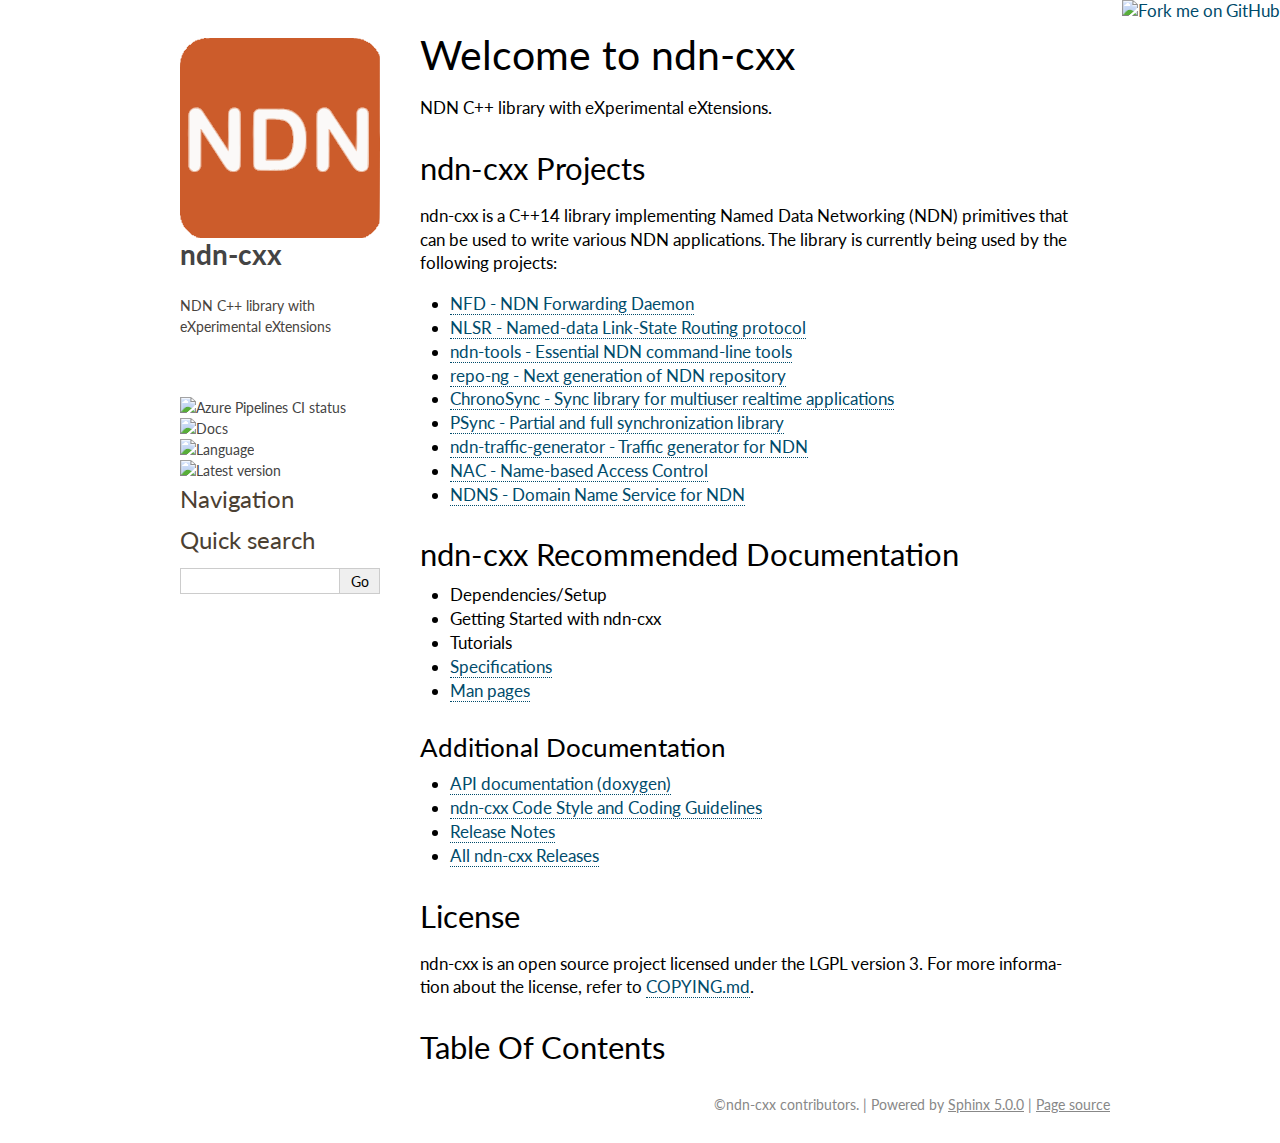
==== commit 77fd2e54: "added icons, tags, star counter and documentation links to home page" ====
--- a/new-docs/_build/html/index.html
+++ b/new-docs/_build/html/index.html
@@ -15,6 +15,7 @@
     <script src="_static/underscore.js"></script>
     <script src="_static/_sphinx_javascript_frameworks_compat.js"></script>
     <script src="_static/doctools.js"></script>
+    <link rel="shortcut icon" href="_static/ndn-plain.ico"/>
     <link rel="index" title="Index" href="genindex.html" />
     <link rel="search" title="Search" href="search.html" />
  
@@ -52,160 +53,29 @@
 <li><p><a class="reference external" href="https://github.com/named-data/ndns">NDNS - Domain Name Service for NDN</a></p></li>
 </ul>
 </section>
-<section id="library-installation">
-<span id="aiohttp-installation"></span><h2>Library Installation<a class="headerlink" href="#library-installation" title="Permalink to this heading">¶</a></h2>
-<div class="highlight-bash notranslate"><div class="highlight"><pre><span></span>$ pip install aiohttp
-</pre></div>
-</div>
-<p>You may want to install <em>optional</em> <span class="xref std std-term">cchardet</span> library as faster
-replacement for <span class="xref std std-term">charset-normalizer</span>:</p>
-<div class="highlight-bash notranslate"><div class="highlight"><pre><span></span>$ pip install cchardet
-</pre></div>
-</div>
-<p>For speeding up DNS resolving by client API you may install
-<span class="xref std std-term">aiodns</span> as well.
-This option is highly recommended:</p>
-<div class="highlight-bash notranslate"><div class="highlight"><pre><span></span>$ pip install aiodns
-</pre></div>
-</div>
-<section id="installing-speedups-altogether">
-<h3>Installing speedups altogether<a class="headerlink" href="#installing-speedups-altogether" title="Permalink to this heading">¶</a></h3>
-<p>The following will get you <code class="docutils literal notranslate"><span class="pre">aiohttp</span></code> along with <span class="xref std std-term">cchardet</span>,
-<span class="xref std std-term">aiodns</span> and <code class="docutils literal notranslate"><span class="pre">Brotli</span></code> in one bundle. No need to type
-separate commands anymore!</p>
-<div class="highlight-bash notranslate"><div class="highlight"><pre><span></span>$ pip install aiohttp<span class="o">[</span>speedups<span class="o">]</span>
-</pre></div>
-</div>
+<section id="ndn-cxx-recommended-documentation">
+<h2>ndn-cxx Recommended Documentation<a class="headerlink" href="#ndn-cxx-recommended-documentation" title="Permalink to this heading">¶</a></h2>
+<ul class="simple">
+<li><p>Dependencies/Setup</p></li>
+<li><p>Getting Started with ndn-cxx</p></li>
+<li><p>Tutorials</p></li>
+<li><p><a class="reference external" href="https://named-data.net/doc/ndn-cxx/current/specs.html">Specifications</a></p></li>
+<li><p><a class="reference external" href="https://named-data.net/doc/ndn-cxx/current/manpages.html">Man pages</a></p></li>
+</ul>
+<section id="additional-documentation">
+<h3>Additional Documentation<a class="headerlink" href="#additional-documentation" title="Permalink to this heading">¶</a></h3>
+<ul class="simple">
+<li><p><a class="reference external" href="https://named-data.net/doc/ndn-cxx/current/doxygen/annotated.html">API documentation (doxygen)</a></p></li>
+<li><p><a class="reference external" href="https://named-data.net/doc/ndn-cxx/current/code-style.html">ndn-cxx Code Style and Coding Guidelines</a></p></li>
+<li><p><a class="reference external" href="https://named-data.net/doc/ndn-cxx/current/RELEASE_NOTES.html">Release Notes</a></p></li>
+<li><p><a class="reference external" href="https://named-data.net/doc/ndn-cxx/current/releases.html">All ndn-cxx Releases</a></p></li>
+</ul>
 </section>
 </section>
-<section id="getting-started">
-<h2>Getting Started<a class="headerlink" href="#getting-started" title="Permalink to this heading">¶</a></h2>
-<section id="client-example">
-<h3>Client example<a class="headerlink" href="#client-example" title="Permalink to this heading">¶</a></h3>
-<div class="highlight-python notranslate"><div class="highlight"><pre><span></span><span class="kn">import</span> <span class="nn">aiohttp</span>
-<span class="kn">import</span> <span class="nn">asyncio</span>
-
-<span class="k">async</span> <span class="k">def</span> <span class="nf">main</span><span class="p">():</span>
-
-    <span class="k">async</span> <span class="k">with</span> <span class="n">aiohttp</span><span class="o">.</span><span class="n">ClientSession</span><span class="p">()</span> <span class="k">as</span> <span class="n">session</span><span class="p">:</span>
-        <span class="k">async</span> <span class="k">with</span> <span class="n">session</span><span class="o">.</span><span class="n">get</span><span class="p">(</span><span class="s1">&#39;http://python.org&#39;</span><span class="p">)</span> <span class="k">as</span> <span class="n">response</span><span class="p">:</span>
-
-            <span class="nb">print</span><span class="p">(</span><span class="s2">&quot;Status:&quot;</span><span class="p">,</span> <span class="n">response</span><span class="o">.</span><span class="n">status</span><span class="p">)</span>
-            <span class="nb">print</span><span class="p">(</span><span class="s2">&quot;Content-type:&quot;</span><span class="p">,</span> <span class="n">response</span><span class="o">.</span><span class="n">headers</span><span class="p">[</span><span class="s1">&#39;content-type&#39;</span><span class="p">])</span>
-
-            <span class="n">html</span> <span class="o">=</span> <span class="k">await</span> <span class="n">response</span><span class="o">.</span><span class="n">text</span><span class="p">()</span>
-            <span class="nb">print</span><span class="p">(</span><span class="s2">&quot;Body:&quot;</span><span class="p">,</span> <span class="n">html</span><span class="p">[:</span><span class="mi">15</span><span class="p">],</span> <span class="s2">&quot;...&quot;</span><span class="p">)</span>
-
-<span class="n">loop</span> <span class="o">=</span> <span class="n">asyncio</span><span class="o">.</span><span class="n">get_event_loop</span><span class="p">()</span>
-<span class="n">loop</span><span class="o">.</span><span class="n">run_until_complete</span><span class="p">(</span><span class="n">main</span><span class="p">())</span>
-</pre></div>
-</div>
-<p>This prints:</p>
-<div class="highlight-text notranslate"><div class="highlight"><pre><span></span>Status: 200
-Content-type: text/html; charset=utf-8
-Body: &lt;!doctype html&gt; ...
-</pre></div>
-</div>
-<p>Coming from <span class="xref std std-term">requests</span> ? Read <span class="xref std std-ref">why we need so many lines</span>.</p>
-</section>
-<section id="server-example">
-<h3>Server example:<a class="headerlink" href="#server-example" title="Permalink to this heading">¶</a></h3>
-<div class="highlight-python notranslate"><div class="highlight"><pre><span></span><span class="kn">from</span> <span class="nn">aiohttp</span> <span class="kn">import</span> <span class="n">web</span>
-
-<span class="k">async</span> <span class="k">def</span> <span class="nf">handle</span><span class="p">(</span><span class="n">request</span><span class="p">):</span>
-    <span class="n">name</span> <span class="o">=</span> <span class="n">request</span><span class="o">.</span><span class="n">match_info</span><span class="o">.</span><span class="n">get</span><span class="p">(</span><span class="s1">&#39;name&#39;</span><span class="p">,</span> <span class="s2">&quot;Anonymous&quot;</span><span class="p">)</span>
-    <span class="n">text</span> <span class="o">=</span> <span class="s2">&quot;Hello, &quot;</span> <span class="o">+</span> <span class="n">name</span>
-    <span class="k">return</span> <span class="n">web</span><span class="o">.</span><span class="n">Response</span><span class="p">(</span><span class="n">text</span><span class="o">=</span><span class="n">text</span><span class="p">)</span>
-
-<span class="n">app</span> <span class="o">=</span> <span class="n">web</span><span class="o">.</span><span class="n">Application</span><span class="p">()</span>
-<span class="n">app</span><span class="o">.</span><span class="n">add_routes</span><span class="p">([</span><span class="n">web</span><span class="o">.</span><span class="n">get</span><span class="p">(</span><span class="s1">&#39;/&#39;</span><span class="p">,</span> <span class="n">handle</span><span class="p">),</span>
-                <span class="n">web</span><span class="o">.</span><span class="n">get</span><span class="p">(</span><span class="s1">&#39;/</span><span class="si">{name}</span><span class="s1">&#39;</span><span class="p">,</span> <span class="n">handle</span><span class="p">)])</span>
-
-<span class="k">if</span> <span class="vm">__name__</span> <span class="o">==</span> <span class="s1">&#39;__main__&#39;</span><span class="p">:</span>
-    <span class="n">web</span><span class="o">.</span><span class="n">run_app</span><span class="p">(</span><span class="n">app</span><span class="p">)</span>
-</pre></div>
-</div>
-<p>For more information please visit <span class="xref std std-ref">aiohttp-client</span> and
-<span class="xref std std-ref">aiohttp-web</span> pages.</p>
-</section>
-</section>
-<section id="what-s-new-in-aiohttp-3">
-<h2>What’s new in aiohttp 3?<a class="headerlink" href="#what-s-new-in-aiohttp-3" title="Permalink to this heading">¶</a></h2>
-<p>Go to <span class="xref std std-ref">aiohttp_whats_new_3_0</span> page for aiohttp 3.0 major release
-changes.</p>
-</section>
-<section id="tutorial">
-<h2>Tutorial<a class="headerlink" href="#tutorial" title="Permalink to this heading">¶</a></h2>
-<p><a class="reference external" href="https://aiohttp-demos.readthedocs.io/en/latest/index.html#aiohttp-demos-polls-beginning" title="(in aiohttp-demos v0.2)"><span class="xref std std-ref">Polls tutorial</span></a></p>
-</section>
-<section id="source-code">
-<h2>Source code<a class="headerlink" href="#source-code" title="Permalink to this heading">¶</a></h2>
-<p>The project is hosted on <a class="reference external" href="https://github.com/named-data/ndn-cxx">GitHub</a></p>
-<p>Please feel free to file an issue on the <a class="reference external" href="https://github.com/aio-libs/aiohttp/issues">bug tracker</a> if you have found a bug
-or have some suggestion in order to improve the library.</p>
-<p>The library uses <a class="reference external" href="https://dev.azure.com/aio-libs/aiohttp/_build">Azure Pipelines</a> for
-Continuous Integration.</p>
-</section>
-<section id="dependencies">
-<h2>Dependencies<a class="headerlink" href="#dependencies" title="Permalink to this heading">¶</a></h2>
-<ul>
-<li><p>Python 3.7+</p></li>
-<li><p><em>async_timeout</em></p></li>
-<li><p><em>charset-normalizer</em></p></li>
-<li><p><em>multidict</em></p></li>
-<li><p><em>yarl</em></p></li>
-<li><p><em>Optional</em> <span class="xref std std-term">cchardet</span> as faster replacement for
-<span class="xref std std-term">charset-normalizer</span>.</p>
-<p>Install it explicitly via:</p>
-<div class="highlight-bash notranslate"><div class="highlight"><pre><span></span>$ pip install cchardet
-</pre></div>
-</div>
-</li>
-<li><p><em>Optional</em> <span class="xref std std-term">aiodns</span> for fast DNS resolving. The
-library is highly recommended.</p>
-<div class="highlight-bash notranslate"><div class="highlight"><pre><span></span>$ pip install aiodns
-</pre></div>
-</div>
-</li>
-<li><p><em>Optional</em> <span class="xref std std-term">Brotli</span> for brotli (<span class="target" id="index-0"></span><a class="rfc reference external" href="https://datatracker.ietf.org/doc/html/rfc7932.html"><strong>RFC 7932</strong></a>) client compression support.</p>
-<div class="highlight-bash notranslate"><div class="highlight"><pre><span></span>$ pip install Brotli
-</pre></div>
-</div>
-</li>
-</ul>
-</section>
-<section id="communication-channels">
-<h2>Communication channels<a class="headerlink" href="#communication-channels" title="Permalink to this heading">¶</a></h2>
-<p><em>aio-libs discourse group</em>: <a class="reference external" href="https://aio-libs.discourse.group">https://aio-libs.discourse.group</a></p>
-<p>Feel free to post your questions and ideas here.</p>
-<p><em>gitter chat</em> <a class="reference external" href="https://gitter.im/aio-libs/Lobby">https://gitter.im/aio-libs/Lobby</a></p>
-<p>We support <a class="reference external" href="https://stackoverflow.com/questions/tagged/aiohttp">Stack Overflow</a>.
-Please add <em>aiohttp</em> tag to your question there.</p>
-</section>
-<section id="contributing">
-<h2>Contributing<a class="headerlink" href="#contributing" title="Permalink to this heading">¶</a></h2>
-<p>Please read the <span class="xref std std-ref">instructions for contributors</span>
-before making a Pull Request.</p>
-</section>
-<section id="authors-and-license">
-<h2>Authors and License<a class="headerlink" href="#authors-and-license" title="Permalink to this heading">¶</a></h2>
-<p>The <code class="docutils literal notranslate"><span class="pre">aiohttp</span></code> package is written mostly by Nikolay Kim and Andrew Svetlov.</p>
-<p>It’s <em>Apache 2</em> licensed and freely available.</p>
-<p>Feel free to improve this package and send a pull request to <a class="reference external" href="https://github.com/named-data/ndn-cxx">GitHub</a>.</p>
-</section>
-<section id="policy-for-backward-incompatible-changes">
-<span id="aiohttp-backward-compatibility-policy"></span><h2>Policy for Backward Incompatible Changes<a class="headerlink" href="#policy-for-backward-incompatible-changes" title="Permalink to this heading">¶</a></h2>
-<p><em>aiohttp</em> keeps backward compatibility.</p>
-<p>After deprecating some <em>Public API</em> (method, class, function argument,
-etc.) the library guarantees the usage of <em>deprecated API</em> is still
-allowed at least for a year and half after publishing new release with
-deprecation.</p>
-<p>All deprecations are reflected in documentation and raises
-<a class="reference external" href="https://docs.python.org/3/library/exceptions.html#DeprecationWarning" title="(in Python v3.10)"><code class="xref py py-exc docutils literal notranslate"><span class="pre">DeprecationWarning</span></code></a>.</p>
-<p>Sometimes we are forced to break our own rule for the sake of very strong
-reason.  Most likely the reason is a critical bug which cannot be
-solved without major API change, but we are working hard for keeping
-these changes as rare as possible.</p>
+<section id="license">
+<h2>License<a class="headerlink" href="#license" title="Permalink to this heading">¶</a></h2>
+<p>ndn-cxx is an open source project licensed under the LGPL version 3.
+For more information about the license, refer to <a class="reference external" href="https://github.com/named-data/ndn-cxx/blob/master/COPYING.md">COPYING.md</a>.</p>
 </section>
 <section id="table-of-contents">
 <h2>Table Of Contents<a class="headerlink" href="#table-of-contents" title="Permalink to this heading">¶</a></h2>
@@ -220,6 +90,9 @@
       </div>
       <div class="sphinxsidebar" role="navigation" aria-label="main navigation">
         <div class="sphinxsidebarwrapper">
+            <p class="logo"><a href="#">
+              <img class="logo" src="_static/ndn-plain.svg" alt="Logo"/>
+            </a></p>
 <h1 class="logo"><a href="#">ndn-cxx</a></h1>
 
 
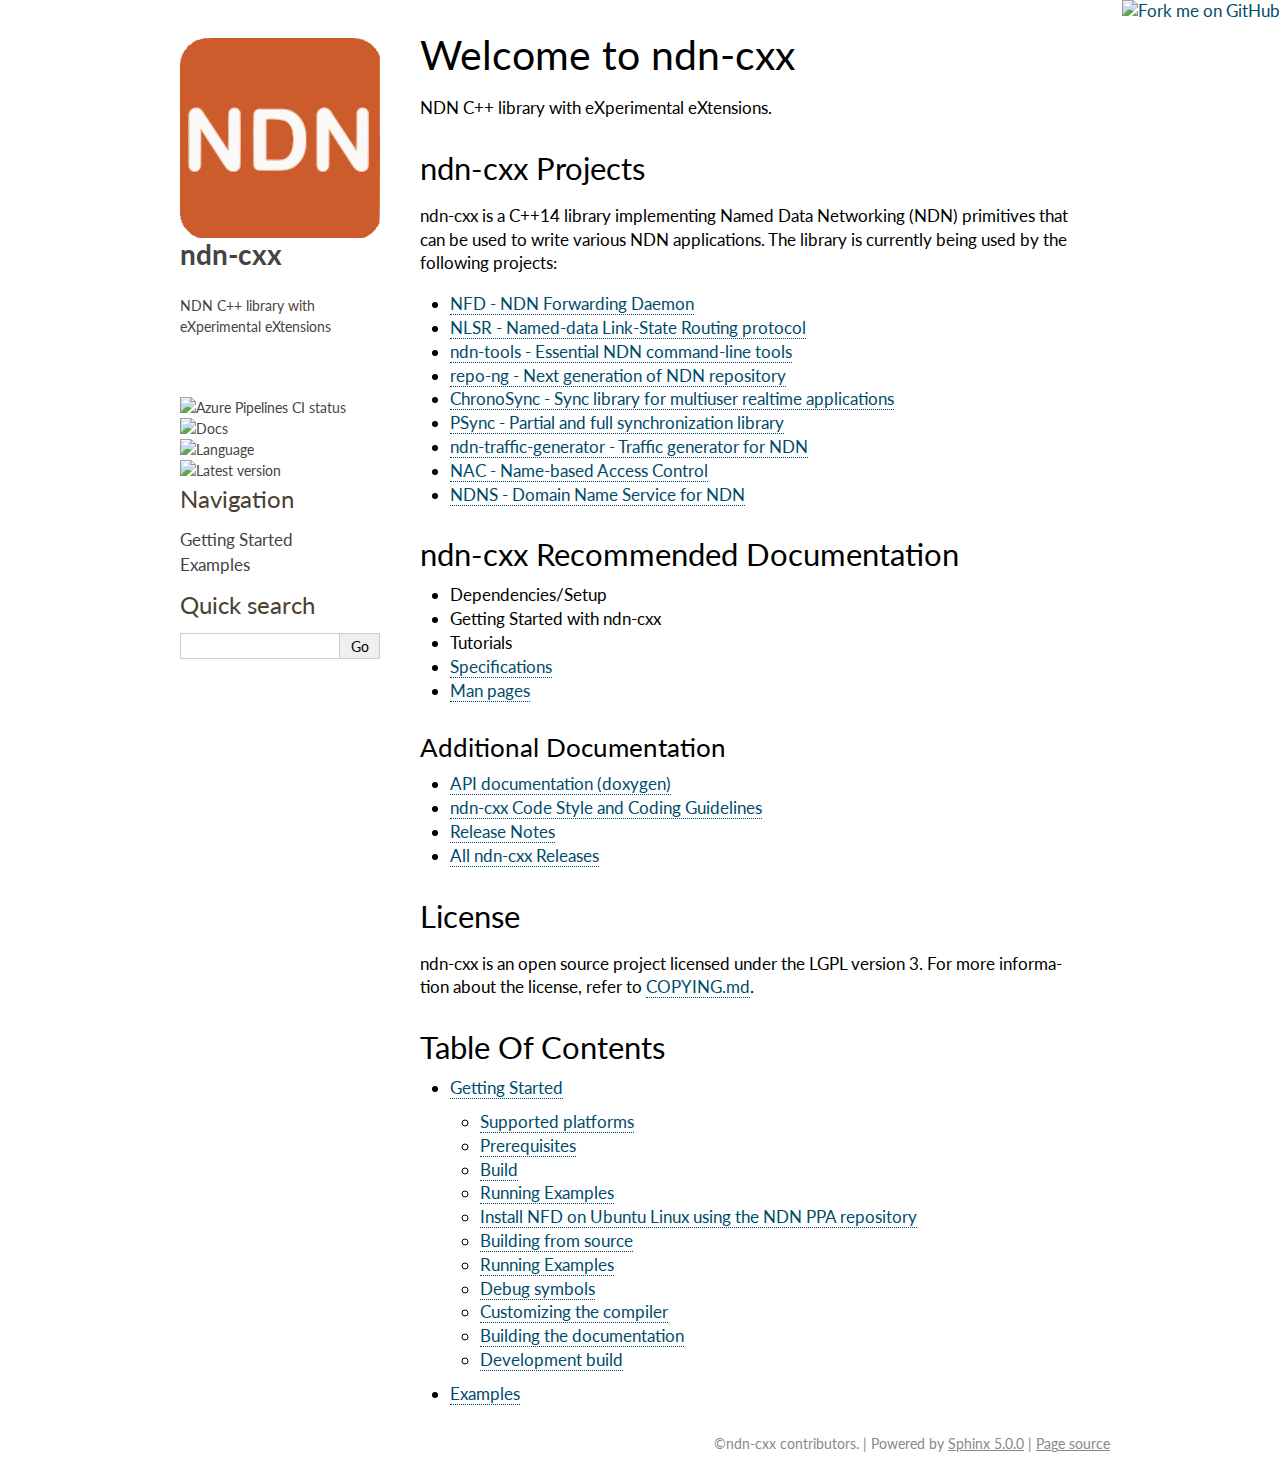
==== commit d02b1b47: "added Getting Started page" ====
--- a/new-docs/_build/html/index.html
+++ b/new-docs/_build/html/index.html
@@ -9,15 +9,19 @@
     <title>Welcome to ndn-cxx &#8212; ndn-cxx  documentation</title>
     <link rel="stylesheet" type="text/css" href="_static/pygments.css" />
     <link rel="stylesheet" type="text/css" href="_static/aiohttp.css" />
+    <link rel="stylesheet" type="text/css" href="_static/copybutton.css" />
     <link rel="stylesheet" type="text/css" href="_static/css/logo-adjustments.css" />
     <script data-url_root="./" id="documentation_options" src="_static/documentation_options.js"></script>
     <script src="_static/jquery.js"></script>
     <script src="_static/underscore.js"></script>
     <script src="_static/_sphinx_javascript_frameworks_compat.js"></script>
     <script src="_static/doctools.js"></script>
+    <script src="_static/clipboard.min.js"></script>
+    <script src="_static/copybutton.js"></script>
     <link rel="shortcut icon" href="_static/ndn-plain.ico"/>
     <link rel="index" title="Index" href="genindex.html" />
     <link rel="search" title="Search" href="search.html" />
+    <link rel="next" title="Getting Started" href="start.html" />
  
 <link rel="stylesheet" href="_static/custom.css" type="text/css" />
 
@@ -80,6 +84,23 @@
 <section id="table-of-contents">
 <h2>Table Of Contents<a class="headerlink" href="#table-of-contents" title="Permalink to this heading">¶</a></h2>
 <div class="toctree-wrapper compound" id="mastertoc">
+<ul>
+<li class="toctree-l1"><a class="reference internal" href="start.html">Getting Started</a><ul>
+<li class="toctree-l2"><a class="reference internal" href="start.html#supported-platforms">Supported platforms</a></li>
+<li class="toctree-l2"><a class="reference internal" href="start.html#prerequisites">Prerequisites</a></li>
+<li class="toctree-l2"><a class="reference internal" href="start.html#build">Build</a></li>
+<li class="toctree-l2"><a class="reference internal" href="start.html#running-examples">Running Examples</a></li>
+<li class="toctree-l2"><a class="reference internal" href="start.html#install-nfd-on-ubuntu-linux-using-the-ndn-ppa-repository">Install NFD on Ubuntu Linux using the NDN PPA repository</a></li>
+<li class="toctree-l2"><a class="reference internal" href="start.html#building-from-source">Building from source</a></li>
+<li class="toctree-l2"><a class="reference internal" href="start.html#id3">Running Examples</a></li>
+<li class="toctree-l2"><a class="reference internal" href="start.html#debug-symbols">Debug symbols</a></li>
+<li class="toctree-l2"><a class="reference internal" href="start.html#customizing-the-compiler">Customizing the compiler</a></li>
+<li class="toctree-l2"><a class="reference internal" href="start.html#building-the-documentation">Building the documentation</a></li>
+<li class="toctree-l2"><a class="reference internal" href="start.html#development-build">Development build</a></li>
+</ul>
+</li>
+<li class="toctree-l1"><a class="reference internal" href="examples.html">Examples</a></li>
+</ul>
 </div>
 </section>
 </section>
@@ -146,6 +167,10 @@
   
 </ul>
 <h3>Navigation</h3>
+<ul>
+<li class="toctree-l1"><a class="reference internal" href="start.html">Getting Started</a></li>
+<li class="toctree-l1"><a class="reference internal" href="examples.html">Examples</a></li>
+</ul>
 
 
 <div id="searchbox" style="display: none" role="search">
--- a/new-docs/_build/html/_static/copybutton.css
+++ b/new-docs/_build/html/_static/copybutton.css
@@ -0,0 +1,93 @@
+/* Copy buttons */
+button.copybtn {
+    position: absolute;
+    display: flex;
+    top: .3em;
+    right: .3em;
+    width: 1.7em;
+    height: 1.7em;
+	opacity: 0;
+    transition: opacity 0.3s, border .3s, background-color .3s;
+    user-select: none;
+    padding: 0;
+    border: none;
+    outline: none;
+    border-radius: 0.4em;
+    /* The colors that GitHub uses */
+    border: #1b1f2426 1px solid;
+    background-color: #f6f8fa;
+    color: #57606a;
+}
+
+button.copybtn.success {
+    border-color: #22863a;
+    color: #22863a;
+}
+
+button.copybtn svg {
+    stroke: currentColor;
+    width: 1.5em;
+    height: 1.5em;
+    padding: 0.1em;
+}
+
+div.highlight  {
+    position: relative;
+}
+
+.highlight:hover button.copybtn {
+	opacity: 1;
+}
+
+.highlight button.copybtn:hover {
+    background-color: rgb(235, 235, 235);
+}
+
+.highlight button.copybtn:active {
+    background-color: rgb(187, 187, 187);
+}
+
+/**
+ * A minimal CSS-only tooltip copied from:
+ *   https://codepen.io/mildrenben/pen/rVBrpK
+ *
+ * To use, write HTML like the following:
+ *
+ * <p class="o-tooltip--left" data-tooltip="Hey">Short</p>
+ */
+ .o-tooltip--left {
+  position: relative;
+ }
+
+ .o-tooltip--left:after {
+    opacity: 0;
+    visibility: hidden;
+    position: absolute;
+    content: attr(data-tooltip);
+    padding: .2em;
+    font-size: .8em;
+    left: -.2em;
+    background: grey;
+    color: white;
+    white-space: nowrap;
+    z-index: 2;
+    border-radius: 2px;
+    transform: translateX(-102%) translateY(0);
+    transition: opacity 0.2s cubic-bezier(0.64, 0.09, 0.08, 1), transform 0.2s cubic-bezier(0.64, 0.09, 0.08, 1);
+}
+
+.o-tooltip--left:hover:after {
+    display: block;
+    opacity: 1;
+    visibility: visible;
+    transform: translateX(-100%) translateY(0);
+    transition: opacity 0.2s cubic-bezier(0.64, 0.09, 0.08, 1), transform 0.2s cubic-bezier(0.64, 0.09, 0.08, 1);
+    transition-delay: .5s;
+}
+
+/* By default the copy button shouldn't show up when printing a page */
+@media print {
+    button.copybtn {
+        display: none;
+    }
+}
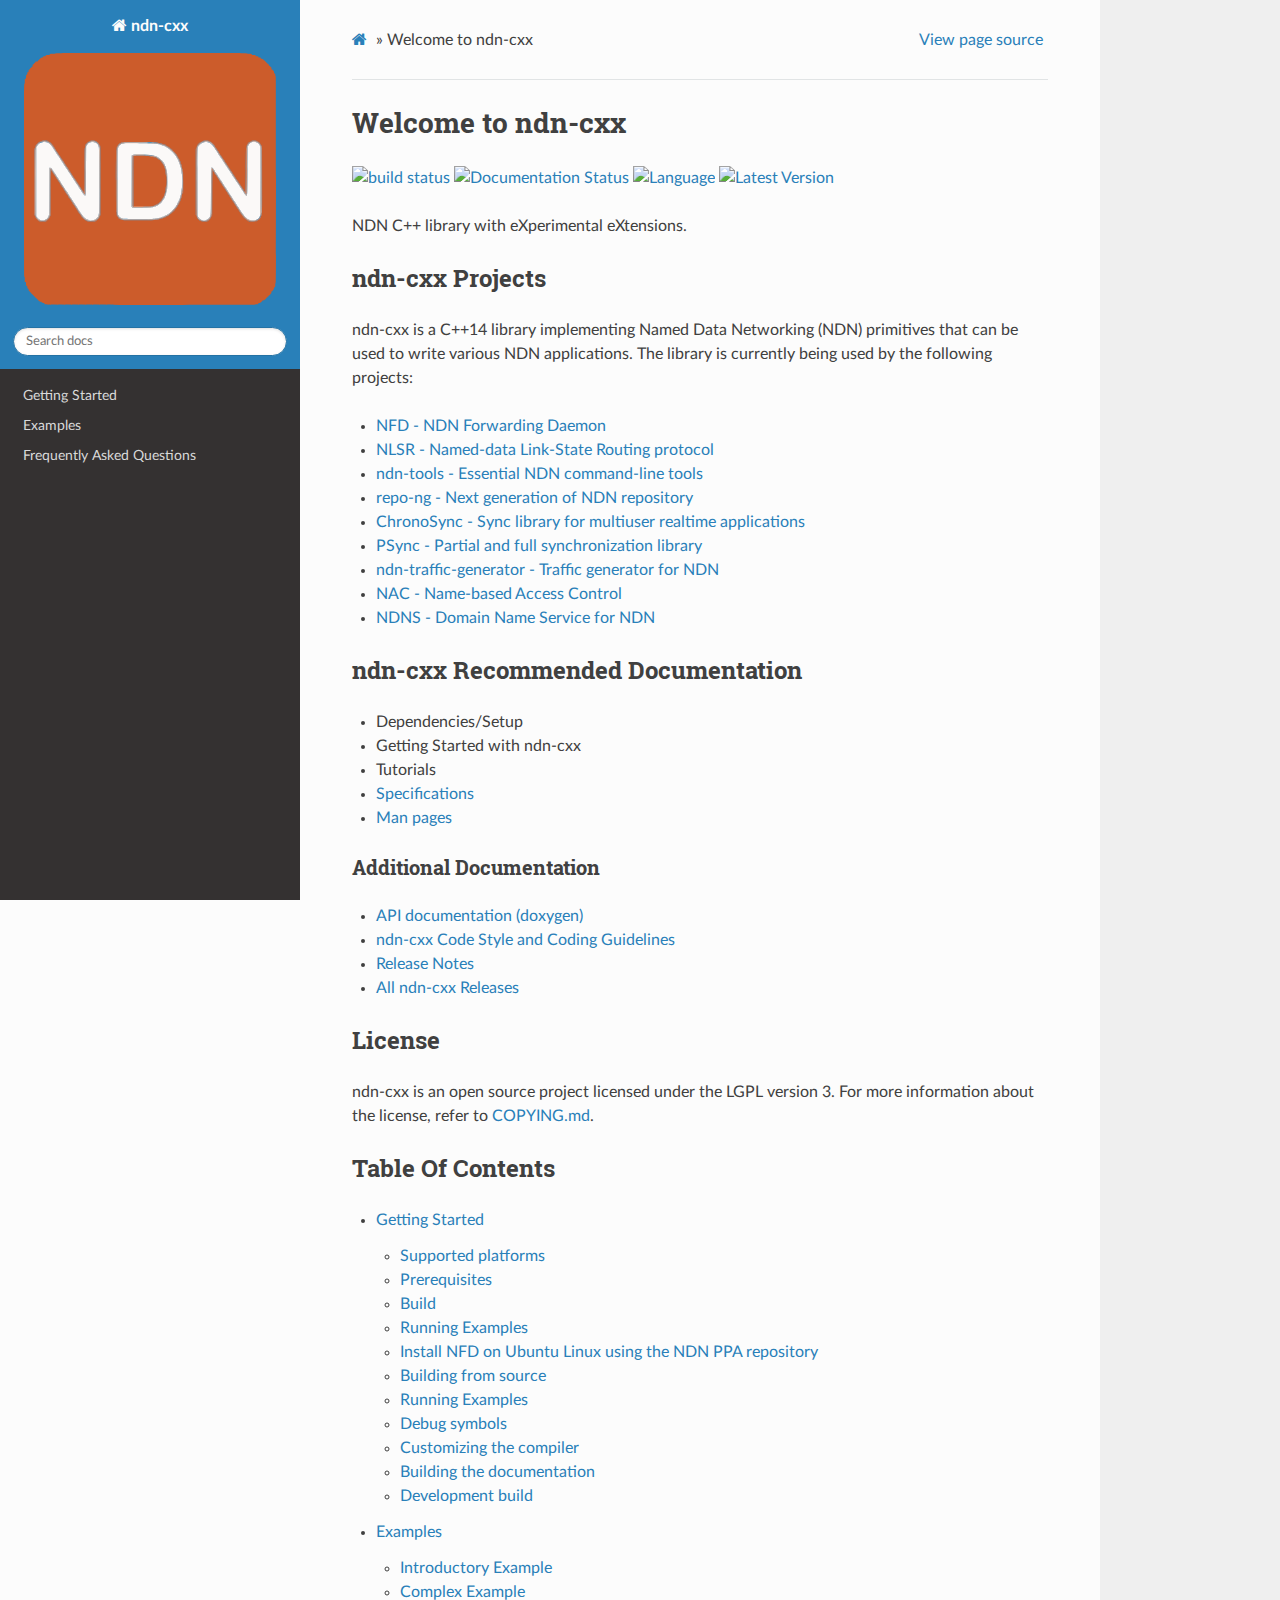
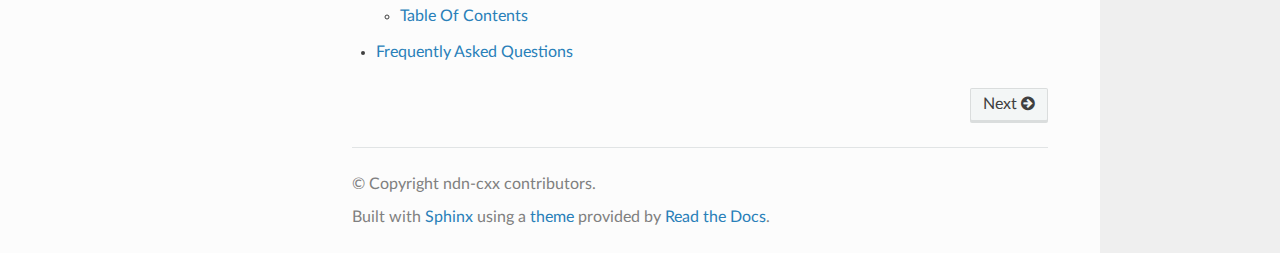
==== commit 69969c58: "added new theme and examples page" ====
--- a/new-docs/_build/html/index.html
+++ b/new-docs/_build/html/index.html
@@ -1,49 +1,84 @@
+<!DOCTYPE html>
+<html class="writer-html5" lang="en" >
+<head>
+  <meta charset="utf-8" /><meta name="generator" content="Docutils 0.17.1: http://docutils.sourceforge.net/" />
 
-<!DOCTYPE html>
-
-<html lang="en">
-  <head>
-    <meta charset="utf-8" />
-    <meta name="viewport" content="width=device-width, initial-scale=1.0" /><meta name="generator" content="Docutils 0.18.1: http://docutils.sourceforge.net/" />
-
-    <title>Welcome to ndn-cxx &#8212; ndn-cxx  documentation</title>
-    <link rel="stylesheet" type="text/css" href="_static/pygments.css" />
-    <link rel="stylesheet" type="text/css" href="_static/aiohttp.css" />
-    <link rel="stylesheet" type="text/css" href="_static/copybutton.css" />
-    <link rel="stylesheet" type="text/css" href="_static/css/logo-adjustments.css" />
-    <script data-url_root="./" id="documentation_options" src="_static/documentation_options.js"></script>
-    <script src="_static/jquery.js"></script>
-    <script src="_static/underscore.js"></script>
-    <script src="_static/_sphinx_javascript_frameworks_compat.js"></script>
-    <script src="_static/doctools.js"></script>
-    <script src="_static/clipboard.min.js"></script>
-    <script src="_static/copybutton.js"></script>
+  <meta name="viewport" content="width=device-width, initial-scale=1.0" />
+  <title>Welcome to ndn-cxx &mdash; ndn-cxx  documentation</title>
+      <link rel="stylesheet" href="_static/pygments.css" type="text/css" />
+      <link rel="stylesheet" href="_static/css/theme.css" type="text/css" />
+      <link rel="stylesheet" href="_static/copybutton.css" type="text/css" />
+      <link rel="stylesheet" href="_static/css/logo-adjustments.css" type="text/css" />
     <link rel="shortcut icon" href="_static/ndn-plain.ico"/>
+  <!--[if lt IE 9]>
+    <script src="_static/js/html5shiv.min.js"></script>
+  <![endif]-->
+  
+        <script data-url_root="./" id="documentation_options" src="_static/documentation_options.js"></script>
+        <script src="_static/jquery.js"></script>
+        <script src="_static/underscore.js"></script>
+        <script src="_static/_sphinx_javascript_frameworks_compat.js"></script>
+        <script src="_static/doctools.js"></script>
+        <script src="_static/clipboard.min.js"></script>
+        <script src="_static/copybutton.js"></script>
+    <script src="_static/js/theme.js"></script>
     <link rel="index" title="Index" href="genindex.html" />
     <link rel="search" title="Search" href="search.html" />
-    <link rel="next" title="Getting Started" href="start.html" />
- 
-<link rel="stylesheet" href="_static/custom.css" type="text/css" />
+    <link rel="next" title="Getting Started" href="start.html" /> 
+</head>
 
+<body class="wy-body-for-nav"> 
+  <div class="wy-grid-for-nav">
+    <nav data-toggle="wy-nav-shift" class="wy-nav-side">
+      <div class="wy-side-scroll">
+        <div class="wy-side-nav-search" >
+            <a href="#" class="icon icon-home"> ndn-cxx
+            <img src="_static/ndn-plain.svg" class="logo" alt="Logo"/>
+          </a>
+<div role="search">
+  <form id="rtd-search-form" class="wy-form" action="search.html" method="get">
+    <input type="text" name="q" placeholder="Search docs" />
+    <input type="hidden" name="check_keywords" value="yes" />
+    <input type="hidden" name="area" value="default" />
+  </form>
+</div>
+        </div><div class="wy-menu wy-menu-vertical" data-spy="affix" role="navigation" aria-label="Navigation menu">
+              <ul>
+<li class="toctree-l1"><a class="reference internal" href="start.html">Getting Started</a></li>
+<li class="toctree-l1"><a class="reference internal" href="examples.html">Examples</a></li>
+<li class="toctree-l1"><a class="reference internal" href="faq.html">Frequently Asked Questions</a></li>
+</ul>
 
-<link rel="canonical" href="http://docs.ndn-cxx.org/en/stable/index.html"/>
+        </div>
+      </div>
+    </nav>
 
-<meta name="viewport" content="width=device-width, initial-scale=0.9, maximum-scale=0.9" />
-<link href="https://fonts.googleapis.com/css?family=Lato|Roboto+Mono" rel="stylesheet">
+    <section data-toggle="wy-nav-shift" class="wy-nav-content-wrap"><nav class="wy-nav-top" aria-label="Mobile navigation menu" >
+          <i data-toggle="wy-nav-top" class="fa fa-bars"></i>
+          <a href="#">ndn-cxx</a>
+      </nav>
 
-  </head><body>
-  
-
-    <div class="document">
-      <div class="documentwrapper">
-        <div class="bodywrapper">
-          <div class="body" role="main">
-            
+      <div class="wy-nav-content">
+        <div class="rst-content">
+          <div role="navigation" aria-label="Page navigation">
+  <ul class="wy-breadcrumbs">
+      <li><a href="#" class="icon icon-home"></a> &raquo;</li>
+      <li>Welcome to ndn-cxx</li>
+      <li class="wy-breadcrumbs-aside">
+            <a href="_sources/index.rst.txt" rel="nofollow"> View page source</a>
+      </li>
+  </ul>
+  <hr/>
+</div>
+          <div role="main" class="document" itemscope="itemscope" itemtype="http://schema.org/Article">
+           <div itemprop="articleBody">
+             
   <section id="welcome-to-ndn-cxx">
-<h1>Welcome to ndn-cxx<a class="headerlink" href="#welcome-to-ndn-cxx" title="Permalink to this heading">¶</a></h1>
+<h1>Welcome to ndn-cxx<a class="headerlink" href="#welcome-to-ndn-cxx" title="Permalink to this heading"></a></h1>
+<p><a class="reference external" href="https://github.com/named-data/ndn-cxx/actions/workflows/ci.yml"><img alt="build status" src="https://github.com/named-data/ndn-cxx/actions/workflows/ci.yml/badge.svg" /></a> <a class="reference external" href="https://github.com/named-data/ndn-cxx/actions/workflows/docs.yml"><img alt="Documentation Status" src="https://github.com/named-data/ndn-cxx/actions/workflows/docs.yml/badge.svg" /></a> <a class="reference external" href="https://img.shields.io/badge/C%2B%2B-14-blue"><img alt="Language" src="https://img.shields.io/badge/C%2B%2B-14-blue" /></a> <a class="reference external" href="https://img.shields.io/github/v/tag/named-data/ndn-cxx?label=Latest%20version"><img alt="Latest Version" src="https://img.shields.io/github/v/tag/named-data/ndn-cxx?label=Latest%20version" /></a></p>
 <p>NDN C++ library with eXperimental eXtensions.</p>
 <section id="ndn-cxx-projects">
-<h2>ndn-cxx Projects<a class="headerlink" href="#ndn-cxx-projects" title="Permalink to this heading">¶</a></h2>
+<h2>ndn-cxx Projects<a class="headerlink" href="#ndn-cxx-projects" title="Permalink to this heading"></a></h2>
 <p>ndn-cxx is a C++14 library implementing Named Data Networking (NDN) primitives that can be used to write various NDN applications. The library is currently being used by the following projects:</p>
 <ul class="simple">
 <li><p><a class="reference external" href="https://github.com/named-data/NFD">NFD - NDN Forwarding Daemon</a></p></li>
@@ -58,7 +93,7 @@
 </ul>
 </section>
 <section id="ndn-cxx-recommended-documentation">
-<h2>ndn-cxx Recommended Documentation<a class="headerlink" href="#ndn-cxx-recommended-documentation" title="Permalink to this heading">¶</a></h2>
+<h2>ndn-cxx Recommended Documentation<a class="headerlink" href="#ndn-cxx-recommended-documentation" title="Permalink to this heading"></a></h2>
 <ul class="simple">
 <li><p>Dependencies/Setup</p></li>
 <li><p>Getting Started with ndn-cxx</p></li>
@@ -67,7 +102,7 @@
 <li><p><a class="reference external" href="https://named-data.net/doc/ndn-cxx/current/manpages.html">Man pages</a></p></li>
 </ul>
 <section id="additional-documentation">
-<h3>Additional Documentation<a class="headerlink" href="#additional-documentation" title="Permalink to this heading">¶</a></h3>
+<h3>Additional Documentation<a class="headerlink" href="#additional-documentation" title="Permalink to this heading"></a></h3>
 <ul class="simple">
 <li><p><a class="reference external" href="https://named-data.net/doc/ndn-cxx/current/doxygen/annotated.html">API documentation (doxygen)</a></p></li>
 <li><p><a class="reference external" href="https://named-data.net/doc/ndn-cxx/current/code-style.html">ndn-cxx Code Style and Coding Guidelines</a></p></li>
@@ -77,12 +112,12 @@
 </section>
 </section>
 <section id="license">
-<h2>License<a class="headerlink" href="#license" title="Permalink to this heading">¶</a></h2>
+<h2>License<a class="headerlink" href="#license" title="Permalink to this heading"></a></h2>
 <p>ndn-cxx is an open source project licensed under the LGPL version 3.
 For more information about the license, refer to <a class="reference external" href="https://github.com/named-data/ndn-cxx/blob/master/COPYING.md">COPYING.md</a>.</p>
 </section>
 <section id="table-of-contents">
-<h2>Table Of Contents<a class="headerlink" href="#table-of-contents" title="Permalink to this heading">¶</a></h2>
+<h2>Table Of Contents<a class="headerlink" href="#table-of-contents" title="Permalink to this heading"></a></h2>
 <div class="toctree-wrapper compound" id="mastertoc">
 <ul>
 <li class="toctree-l1"><a class="reference internal" href="start.html">Getting Started</a><ul>
@@ -99,111 +134,46 @@
 <li class="toctree-l2"><a class="reference internal" href="start.html#development-build">Development build</a></li>
 </ul>
 </li>
-<li class="toctree-l1"><a class="reference internal" href="examples.html">Examples</a></li>
+<li class="toctree-l1"><a class="reference internal" href="examples.html">Examples</a><ul>
+<li class="toctree-l2"><a class="reference internal" href="examples.html#introductory-example">Introductory Example</a></li>
+<li class="toctree-l2"><a class="reference internal" href="examples.html#complex-example">Complex Example</a></li>
+<li class="toctree-l2"><a class="reference internal" href="examples.html#table-of-contents">Table Of Contents</a></li>
+</ul>
+</li>
+<li class="toctree-l1"><a class="reference internal" href="faq.html">Frequently Asked Questions</a></li>
 </ul>
 </div>
 </section>
 </section>
 
 
+           </div>
           </div>
+          <footer><div class="rst-footer-buttons" role="navigation" aria-label="Footer">
+        <a href="start.html" class="btn btn-neutral float-right" title="Getting Started" accesskey="n" rel="next">Next <span class="fa fa-arrow-circle-right" aria-hidden="true"></span></a>
+    </div>
+
+  <hr/>
+
+  <div role="contentinfo">
+    <p>&#169; Copyright ndn-cxx contributors.</p>
+  </div>
+
+  Built with <a href="https://www.sphinx-doc.org/">Sphinx</a> using a
+    <a href="https://github.com/readthedocs/sphinx_rtd_theme">theme</a>
+    provided by <a href="https://readthedocs.org">Read the Docs</a>.
+   
+
+</footer>
         </div>
       </div>
-      <div class="sphinxsidebar" role="navigation" aria-label="main navigation">
-        <div class="sphinxsidebarwrapper">
-            <p class="logo"><a href="#">
-              <img class="logo" src="_static/ndn-plain.svg" alt="Logo"/>
-            </a></p>
-<h1 class="logo"><a href="#">ndn-cxx</a></h1>
+    </section>
+  </div>
+  <script>
+      jQuery(function () {
+          SphinxRtdTheme.Navigation.enable(true);
+      });
+  </script> 
 
-
-
-<p class="blurb">NDN C++ library with eXperimental eXtensions</p>
-
-
-
-
-<p>
-<iframe src="https://ghbtns.com/github-btn.html?user=named-data&repo=ndn-cxx&type=star&count=true&size=large&v=2"
-  allowtransparency="true" frameborder="0" scrolling="0" width="200px" height="35px"></iframe>
-</p>
-
-
-
-
-
-
-
-
-<ul class="badges">
-  
-  <li><a href="https://github.com/named-data/ndn-cxx/actions/workflows/ci.yml">
-    <img src="https://github.com/named-data/ndn-cxx/actions/workflows/ci.yml/badge.svg"
-	 alt="Azure Pipelines CI status"
-	 height="20"
-    />
-  </a>
-  
-  <li><a href="https://github.com/named-data/ndn-cxx/actions/workflows/docs.yml">
-    <img src="https://github.com/named-data/ndn-cxx/actions/workflows/docs.yml/badge.svg"
-	 alt="Docs"
-	 height="20"
-    />
-  </a>
-  
-  <li><a href="https://img.shields.io/badge/C%2B%2B-14-blue">
-    <img src="https://img.shields.io/badge/C%2B%2B-14-blue"
-	 alt="Language"
-	 height="20"
-    />
-  </a>
-  
-  <li><a href="https://img.shields.io/github/v/tag/named-data/ndn-cxx?label=Latest%20version">
-    <img src="https://img.shields.io/github/v/tag/named-data/ndn-cxx?label=Latest%20version"
-	 alt="Latest version"
-	 height="20"
-    />
-  </a>
-  
-</ul>
-<h3>Navigation</h3>
-<ul>
-<li class="toctree-l1"><a class="reference internal" href="start.html">Getting Started</a></li>
-<li class="toctree-l1"><a class="reference internal" href="examples.html">Examples</a></li>
-</ul>
-
-
-<div id="searchbox" style="display: none" role="search">
-  <h3 id="searchlabel">Quick search</h3>
-    <div class="searchformwrapper">
-    <form class="search" action="search.html" method="get">
-      <input type="text" name="q" aria-labelledby="searchlabel" autocomplete="off" autocorrect="off" autocapitalize="off" spellcheck="false"/>
-      <input type="submit" value="Go" />
-    </form>
-    </div>
-</div>
-<script>document.getElementById('searchbox').style.display = "block"</script>
-        </div>
-      </div>
-      <div class="clearer"></div>
-    </div>
-    <div class="footer">
-      &copy;ndn-cxx contributors.
-      
-      |
-      Powered by <a href="http://sphinx-doc.org/">Sphinx 5.0.0</a>
-      
-      |
-      <a href="_sources/index.rst.txt"
-          rel="nofollow">Page source</a>
-    </div>
-
-    
-    <a href="https://github.com/named-data/ndn-cxx" class="github">
-        <img style="position: absolute; top: 0; right: 0; border: 0;" src="https://s3.amazonaws.com/github/ribbons/forkme_right_darkblue_121621.png" alt="Fork me on GitHub"  class="github"/>
-    </a>
-    
-
-    
-  </body>
+</body>
 </html>--- a/new-docs/_build/html/_static/pygments.css
+++ b/new-docs/_build/html/_static/pygments.css
@@ -4,80 +4,71 @@
 td.linenos .special { color: #000000; background-color: #ffffc0; padding-left: 5px; padding-right: 5px; }
 span.linenos.special { color: #000000; background-color: #ffffc0; padding-left: 5px; padding-right: 5px; }
 .highlight .hll { background-color: #ffffcc }
-.highlight { background: #424750; color: #f0f0f0; background-color: #424750 }
-.highlight .c { color: #808080; font-style: italic; background-color: #424750 } /* Comment */
-.highlight .err { color: #f0f0f0; background-color: #424750 } /* Error */
-.highlight .esc { color: #f0f0f0; background-color: #424750 } /* Escape */
-.highlight .g { color: #f0f0f0; background-color: #424750 } /* Generic */
-.highlight .k { color: #77b4c7; background-color: #424750 } /* Keyword */
-.highlight .l { color: #f0f0f0; background-color: #424750 } /* Literal */
-.highlight .n { color: #f0f0f0; background-color: #424750 } /* Name */
-.highlight .o { color: #f0f0f0; background-color: #424750 } /* Operator */
-.highlight .x { color: #f0f0f0; background-color: #424750 } /* Other */
-.highlight .p { color: #f0f0f0; background-color: #424750 } /* Punctuation */
-.highlight .ch { color: #808080; font-style: italic; background-color: #424750 } /* Comment.Hashbang */
-.highlight .cm { color: #808080; font-style: italic; background-color: #424750 } /* Comment.Multiline */
-.highlight .cp { color: #b8b89f; background-color: #424750 } /* Comment.Preproc */
-.highlight .cpf { color: #808080; font-style: italic; background-color: #424750 } /* Comment.PreprocFile */
-.highlight .c1 { color: #808080; font-style: italic; background-color: #424750 } /* Comment.Single */
-.highlight .cs { color: #808080; font-style: italic; background-color: #424750 } /* Comment.Special */
-.highlight .gd { color: #f0f0f0; background-color: #424750 } /* Generic.Deleted */
-.highlight .ge { color: #f0f0f0; background-color: #424750 } /* Generic.Emph */
-.highlight .gr { color: #f0f0f0; background-color: #424750 } /* Generic.Error */
-.highlight .gh { color: #ffffff; font-weight: bold; background-color: #424750 } /* Generic.Heading */
-.highlight .gi { color: #f0f0f0; background-color: #424750 } /* Generic.Inserted */
-.highlight .go { color: #a0a0a0; background-color: #303030 } /* Generic.Output */
-.highlight .gp { color: #f0f0f0; background-color: #424750 } /* Generic.Prompt */
-.highlight .gs { color: #f0f0f0; background-color: #424750 } /* Generic.Strong */
-.highlight .gu { color: #ffffff; font-weight: bold; background-color: #424750 } /* Generic.Subheading */
-.highlight .gt { color: #f0f0f0; background-color: #424750 } /* Generic.Traceback */
-.highlight .kc { color: #77b4c7; background-color: #424750 } /* Keyword.Constant */
-.highlight .kd { color: #77b4c7; background-color: #424750 } /* Keyword.Declaration */
-.highlight .kn { color: #77b4c7; background-color: #424750 } /* Keyword.Namespace */
-.highlight .kp { color: #77b4c7; background-color: #424750 } /* Keyword.Pseudo */
-.highlight .kr { color: #77b4c7; background-color: #424750 } /* Keyword.Reserved */
-.highlight .kt { color: #77b4c7; background-color: #424750 } /* Keyword.Type */
-.highlight .ld { color: #f0f0f0; background-color: #424750 } /* Literal.Date */
-.highlight .m { color: #ff3b77; background-color: #424750 } /* Literal.Number */
-.highlight .s { color: #cdff00; font-style: italic; background-color: #424750 } /* Literal.String */
-.highlight .na { color: #ffffff; font-weight: bold; background-color: #424750 } /* Name.Attribute */
-.highlight .nb { color: #f0f0f0; background-color: #424750 } /* Name.Builtin */
-.highlight .nc { color: #f0f0f0; background-color: #424750 } /* Name.Class */
-.highlight .no { color: #ff3b77; background-color: #424750 } /* Name.Constant */
-.highlight .nd { color: #f0f0f0; background-color: #424750 } /* Name.Decorator */
-.highlight .ni { color: #ff3b77; background-color: #424750 } /* Name.Entity */
-.highlight .ne { color: #f0f0f0; background-color: #424750 } /* Name.Exception */
-.highlight .nf { color: #ffffff; font-weight: bold; background-color: #424750 } /* Name.Function */
-.highlight .nl { color: #f0f0f0; background-color: #424750 } /* Name.Label */
-.highlight .nn { color: #f0f0f0; background-color: #424750 } /* Name.Namespace */
-.highlight .nx { color: #f0f0f0; background-color: #424750 } /* Name.Other */
-.highlight .py { color: #f0f0f0; background-color: #424750 } /* Name.Property */
-.highlight .nt { color: #77b4c7; background-color: #424750 } /* Name.Tag */
-.highlight .nv { color: #cdff00; background-color: #424750 } /* Name.Variable */
-.highlight .ow { color: #f0f0f0; background-color: #424750 } /* Operator.Word */
-.highlight .w { color: #f0f0f0; background-color: #424750 } /* Text.Whitespace */
-.highlight .mb { color: #ff3b77; background-color: #424750 } /* Literal.Number.Bin */
-.highlight .mf { color: #ff3b77; background-color: #424750 } /* Literal.Number.Float */
-.highlight .mh { color: #ff3b77; background-color: #424750 } /* Literal.Number.Hex */
-.highlight .mi { color: #ff3b77; background-color: #424750 } /* Literal.Number.Integer */
-.highlight .mo { color: #ff3b77; background-color: #424750 } /* Literal.Number.Oct */
-.highlight .sa { color: #cdff00; font-style: italic; background-color: #424750 } /* Literal.String.Affix */
-.highlight .sb { color: #cdff00; font-style: italic; background-color: #424750 } /* Literal.String.Backtick */
-.highlight .sc { color: #cdff00; font-style: italic; background-color: #424750 } /* Literal.String.Char */
-.highlight .dl { color: #cdff00; font-style: italic; background-color: #424750 } /* Literal.String.Delimiter */
-.highlight .sd { color: #cdff00; font-style: italic; background-color: #424750 } /* Literal.String.Doc */
-.highlight .s2 { color: #cdff00; font-style: italic; background-color: #424750 } /* Literal.String.Double */
-.highlight .se { color: #cdff00; font-style: italic; background-color: #424750 } /* Literal.String.Escape */
-.highlight .sh { color: #cdff00; font-style: italic; background-color: #424750 } /* Literal.String.Heredoc */
-.highlight .si { color: #cdff00; font-style: italic; background-color: #424750 } /* Literal.String.Interpol */
-.highlight .sx { color: #cdff00; font-style: italic; background-color: #424750 } /* Literal.String.Other */
-.highlight .sr { color: #cdff00; font-style: italic; background-color: #424750 } /* Literal.String.Regex */
-.highlight .s1 { color: #cdff00; font-style: italic; background-color: #424750 } /* Literal.String.Single */
-.highlight .ss { color: #cdff00; font-style: italic; background-color: #424750 } /* Literal.String.Symbol */
-.highlight .bp { color: #f0f0f0; background-color: #424750 } /* Name.Builtin.Pseudo */
-.highlight .fm { color: #ffffff; font-weight: bold; background-color: #424750 } /* Name.Function.Magic */
-.highlight .vc { color: #cdff00; background-color: #424750 } /* Name.Variable.Class */
-.highlight .vg { color: #cdff00; background-color: #424750 } /* Name.Variable.Global */
-.highlight .vi { color: #cdff00; background-color: #424750 } /* Name.Variable.Instance */
-.highlight .vm { color: #cdff00; background-color: #424750 } /* Name.Variable.Magic */
-.highlight .il { color: #ff3b77; background-color: #424750 } /* Literal.Number.Integer.Long */+.highlight { background: #f8f8f8; }
+.highlight .c { color: #3D7B7B; font-style: italic } /* Comment */
+.highlight .err { border: 1px solid #FF0000 } /* Error */
+.highlight .k { color: #008000; font-weight: bold } /* Keyword */
+.highlight .o { color: #666666 } /* Operator */
+.highlight .ch { color: #3D7B7B; font-style: italic } /* Comment.Hashbang */
+.highlight .cm { color: #3D7B7B; font-style: italic } /* Comment.Multiline */
+.highlight .cp { color: #9C6500 } /* Comment.Preproc */
+.highlight .cpf { color: #3D7B7B; font-style: italic } /* Comment.PreprocFile */
+.highlight .c1 { color: #3D7B7B; font-style: italic } /* Comment.Single */
+.highlight .cs { color: #3D7B7B; font-style: italic } /* Comment.Special */
+.highlight .gd { color: #A00000 } /* Generic.Deleted */
+.highlight .ge { font-style: italic } /* Generic.Emph */
+.highlight .gr { color: #E40000 } /* Generic.Error */
+.highlight .gh { color: #000080; font-weight: bold } /* Generic.Heading */
+.highlight .gi { color: #008400 } /* Generic.Inserted */
+.highlight .go { color: #717171 } /* Generic.Output */
+.highlight .gp { color: #000080; font-weight: bold } /* Generic.Prompt */
+.highlight .gs { font-weight: bold } /* Generic.Strong */
+.highlight .gu { color: #800080; font-weight: bold } /* Generic.Subheading */
+.highlight .gt { color: #0044DD } /* Generic.Traceback */
+.highlight .kc { color: #008000; font-weight: bold } /* Keyword.Constant */
+.highlight .kd { color: #008000; font-weight: bold } /* Keyword.Declaration */
+.highlight .kn { color: #008000; font-weight: bold } /* Keyword.Namespace */
+.highlight .kp { color: #008000 } /* Keyword.Pseudo */
+.highlight .kr { color: #008000; font-weight: bold } /* Keyword.Reserved */
+.highlight .kt { color: #B00040 } /* Keyword.Type */
+.highlight .m { color: #666666 } /* Literal.Number */
+.highlight .s { color: #BA2121 } /* Literal.String */
+.highlight .na { color: #687822 } /* Name.Attribute */
+.highlight .nb { color: #008000 } /* Name.Builtin */
+.highlight .nc { color: #0000FF; font-weight: bold } /* Name.Class */
+.highlight .no { color: #880000 } /* Name.Constant */
+.highlight .nd { color: #AA22FF } /* Name.Decorator */
+.highlight .ni { color: #717171; font-weight: bold } /* Name.Entity */
+.highlight .ne { color: #CB3F38; font-weight: bold } /* Name.Exception */
+.highlight .nf { color: #0000FF } /* Name.Function */
+.highlight .nl { color: #767600 } /* Name.Label */
+.highlight .nn { color: #0000FF; font-weight: bold } /* Name.Namespace */
+.highlight .nt { color: #008000; font-weight: bold } /* Name.Tag */
+.highlight .nv { color: #19177C } /* Name.Variable */
+.highlight .ow { color: #AA22FF; font-weight: bold } /* Operator.Word */
+.highlight .w { color: #bbbbbb } /* Text.Whitespace */
+.highlight .mb { color: #666666 } /* Literal.Number.Bin */
+.highlight .mf { color: #666666 } /* Literal.Number.Float */
+.highlight .mh { color: #666666 } /* Literal.Number.Hex */
+.highlight .mi { color: #666666 } /* Literal.Number.Integer */
+.highlight .mo { color: #666666 } /* Literal.Number.Oct */
+.highlight .sa { color: #BA2121 } /* Literal.String.Affix */
+.highlight .sb { color: #BA2121 } /* Literal.String.Backtick */
+.highlight .sc { color: #BA2121 } /* Literal.String.Char */
+.highlight .dl { color: #BA2121 } /* Literal.String.Delimiter */
+.highlight .sd { color: #BA2121; font-style: italic } /* Literal.String.Doc */
+.highlight .s2 { color: #BA2121 } /* Literal.String.Double */
+.highlight .se { color: #AA5D1F; font-weight: bold } /* Literal.String.Escape */
+.highlight .sh { color: #BA2121 } /* Literal.String.Heredoc */
+.highlight .si { color: #A45A77; font-weight: bold } /* Literal.String.Interpol */
+.highlight .sx { color: #008000 } /* Literal.String.Other */
+.highlight .sr { color: #A45A77 } /* Literal.String.Regex */
+.highlight .s1 { color: #BA2121 } /* Literal.String.Single */
+.highlight .ss { color: #19177C } /* Literal.String.Symbol */
+.highlight .bp { color: #008000 } /* Name.Builtin.Pseudo */
+.highlight .fm { color: #0000FF } /* Name.Function.Magic */
+.highlight .vc { color: #19177C } /* Name.Variable.Class */
+.highlight .vg { color: #19177C } /* Name.Variable.Global */
+.highlight .vi { color: #19177C } /* Name.Variable.Instance */
+.highlight .vm { color: #19177C } /* Name.Variable.Magic */
+.highlight .il { color: #666666 } /* Literal.Number.Integer.Long */--- a/new-docs/_build/html/_static/css/theme.css
+++ b/new-docs/_build/html/_static/css/theme.css
@@ -0,0 +1,4 @@
+html{box-sizing:border-box}*,:after,:before{box-sizing:inherit}article,aside,details,figcaption,figure,footer,header,hgroup,nav,section{display:block}audio,canvas,video{display:inline-block;*display:inline;*zoom:1}[hidden],audio:not([controls]){display:none}*{-webkit-box-sizing:border-box;-moz-box-sizing:border-box;box-sizing:border-box}html{font-size:100%;-webkit-text-size-adjust:100%;-ms-text-size-adjust:100%}body{margin:0}a:active,a:hover{outline:0}abbr[title]{border-bottom:1px dotted}b,strong{font-weight:700}blockquote{margin:0}dfn{font-style:italic}ins{background:#ff9;text-decoration:none}ins,mark{color:#000}mark{background:#ff0;font-style:italic;font-weight:700}.rst-content code,.rst-content tt,code,kbd,pre,samp{font-family:monospace,serif;_font-family:courier new,monospace;font-size:1em}pre{white-space:pre}q{quotes:none}q:after,q:before{content:"";content:none}small{font-size:85%}sub,sup{font-size:75%;line-height:0;position:relative;vertical-align:baseline}sup{top:-.5em}sub{bottom:-.25em}dl,ol,ul{margin:0;padding:0;list-style:none;list-style-image:none}li{list-style:none}dd{margin:0}img{border:0;-ms-interpolation-mode:bicubic;vertical-align:middle;max-width:100%}svg:not(:root){overflow:hidden}figure,form{margin:0}label{cursor:pointer}button,input,select,textarea{font-size:100%;margin:0;vertical-align:baseline;*vertical-align:middle}button,input{line-height:normal}button,input[type=button],input[type=reset],input[type=submit]{cursor:pointer;-webkit-appearance:button;*overflow:visible}button[disabled],input[disabled]{cursor:default}input[type=search]{-webkit-appearance:textfield;-moz-box-sizing:content-box;-webkit-box-sizing:content-box;box-sizing:content-box}textarea{resize:vertical}table{border-collapse:collapse;border-spacing:0}td{vertical-align:top}.chromeframe{margin:.2em 0;background:#ccc;color:#000;padding:.2em 0}.ir{display:block;border:0;text-indent:-999em;overflow:hidden;background-color:transparent;background-repeat:no-repeat;text-align:left;direction:ltr;*line-height:0}.ir br{display:none}.hidden{display:none!important;visibility:hidden}.visuallyhidden{border:0;clip:rect(0 0 0 0);height:1px;margin:-1px;overflow:hidden;padding:0;position:absolute;width:1px}.visuallyhidden.focusable:active,.visuallyhidden.focusable:focus{clip:auto;height:auto;margin:0;overflow:visible;position:static;width:auto}.invisible{visibility:hidden}.relative{position:relative}big,small{font-size:100%}@media print{body,html,section{background:none!important}*{box-shadow:none!important;text-shadow:none!important;filter:none!important;-ms-filter:none!important}a,a:visited{text-decoration:underline}.ir a:after,a[href^="#"]:after,a[href^="javascript:"]:after{content:""}blockquote,pre{page-break-inside:avoid}thead{display:table-header-group}img,tr{page-break-inside:avoid}img{max-width:100%!important}@page{margin:.5cm}.rst-content .toctree-wrapper>p.caption,h2,h3,p{orphans:3;widows:3}.rst-content .toctree-wrapper>p.caption,h2,h3{page-break-after:avoid}}.btn,.fa:before,.icon:before,.rst-content .admonition,.rst-content .admonition-title:before,.rst-content .admonition-todo,.rst-content .attention,.rst-content .caution,.rst-content .code-block-caption .headerlink:before,.rst-content .danger,.rst-content .eqno .headerlink:before,.rst-content .error,.rst-content .hint,.rst-content .important,.rst-content .note,.rst-content .seealso,.rst-content .tip,.rst-content .warning,.rst-content code.download span:first-child:before,.rst-content dl dt .headerlink:before,.rst-content h1 .headerlink:before,.rst-content h2 .headerlink:before,.rst-content h3 .headerlink:before,.rst-content h4 .headerlink:before,.rst-content h5 .headerlink:before,.rst-content h6 .headerlink:before,.rst-content p.caption .headerlink:before,.rst-content p .headerlink:before,.rst-content table>caption .headerlink:before,.rst-content tt.download span:first-child:before,.wy-alert,.wy-dropdown .caret:before,.wy-inline-validate.wy-inline-validate-danger .wy-input-context:before,.wy-inline-validate.wy-inline-validate-info .wy-input-context:before,.wy-inline-validate.wy-inline-validate-success .wy-input-context:before,.wy-inline-validate.wy-inline-validate-warning .wy-input-context:before,.wy-menu-vertical li.current>a,.wy-menu-vertical li.current>a button.toctree-expand:before,.wy-menu-vertical li.on a,.wy-menu-vertical li.on a button.toctree-expand:before,.wy-menu-vertical li button.toctree-expand:before,.wy-nav-top a,.wy-side-nav-search .wy-dropdown>a,.wy-side-nav-search>a,input[type=color],input[type=date],input[type=datetime-local],input[type=datetime],input[type=email],input[type=month],input[type=number],input[type=password],input[type=search],input[type=tel],input[type=text],input[type=time],input[type=url],input[type=week],select,textarea{-webkit-font-smoothing:antialiased}.clearfix{*zoom:1}.clearfix:after,.clearfix:before{display:table;content:""}.clearfix:after{clear:both}/*!
+ *  Font Awesome 4.7.0 by @davegandy - http://fontawesome.io - @fontawesome
+ *  License - http://fontawesome.io/license (Font: SIL OFL 1.1, CSS: MIT License)
+ */@font-face{font-family:FontAwesome;src:url(fonts/fontawesome-webfont.eot?674f50d287a8c48dc19ba404d20fe713);src:url(fonts/fontawesome-webfont.eot?674f50d287a8c48dc19ba404d20fe713?#iefix&v=4.7.0) format("embedded-opentype"),url(fonts/fontawesome-webfont.woff2?af7ae505a9eed503f8b8e6982036873e) format("woff2"),url(fonts/fontawesome-webfont.woff?fee66e712a8a08eef5805a46892932ad) format("woff"),url(fonts/fontawesome-webfont.ttf?b06871f281fee6b241d60582ae9369b9) format("truetype"),url(fonts/fontawesome-webfont.svg?912ec66d7572ff821749319396470bde#fontawesomeregular) format("svg");font-weight:400;font-style:normal}.fa,.icon,.rst-content .admonition-title,.rst-content .code-block-caption .headerlink,.rst-content .eqno .headerlink,.rst-content code.download span:first-child,.rst-content dl dt .headerlink,.rst-content h1 .headerlink,.rst-content h2 .headerlink,.rst-content h3 .headerlink,.rst-content h4 .headerlink,.rst-content h5 .headerlink,.rst-content h6 .headerlink,.rst-content p.caption .headerlink,.rst-content p .headerlink,.rst-content table>caption .headerlink,.rst-content tt.download span:first-child,.wy-menu-vertical li.current>a button.toctree-expand,.wy-menu-vertical li.on a button.toctree-expand,.wy-menu-vertical li button.toctree-expand{display:inline-block;font:normal normal normal 14px/1 FontAwesome;font-size:inherit;text-rendering:auto;-webkit-font-smoothing:antialiased;-moz-osx-font-smoothing:grayscale}.fa-lg{font-size:1.33333em;line-height:.75em;vertical-align:-15%}.fa-2x{font-size:2em}.fa-3x{font-size:3em}.fa-4x{font-size:4em}.fa-5x{font-size:5em}.fa-fw{width:1.28571em;text-align:center}.fa-ul{padding-left:0;margin-left:2.14286em;list-style-type:none}.fa-ul>li{position:relative}.fa-li{position:absolute;left:-2.14286em;width:2.14286em;top:.14286em;text-align:center}.fa-li.fa-lg{left:-1.85714em}.fa-border{padding:.2em .25em .15em;border:.08em solid #eee;border-radius:.1em}.fa-pull-left{float:left}.fa-pull-right{float:right}.fa-pull-left.icon,.fa.fa-pull-left,.rst-content .code-block-caption .fa-pull-left.headerlink,.rst-content .eqno .fa-pull-left.headerlink,.rst-content .fa-pull-left.admonition-title,.rst-content code.download span.fa-pull-left:first-child,.rst-content dl dt .fa-pull-left.headerlink,.rst-content h1 .fa-pull-left.headerlink,.rst-content h2 .fa-pull-left.headerlink,.rst-content h3 .fa-pull-left.headerlink,.rst-content h4 .fa-pull-left.headerlink,.rst-content h5 .fa-pull-left.headerlink,.rst-content h6 .fa-pull-left.headerlink,.rst-content p .fa-pull-left.headerlink,.rst-content table>caption .fa-pull-left.headerlink,.rst-content tt.download span.fa-pull-left:first-child,.wy-menu-vertical li.current>a button.fa-pull-left.toctree-expand,.wy-menu-vertical li.on a button.fa-pull-left.toctree-expand,.wy-menu-vertical li button.fa-pull-left.toctree-expand{margin-right:.3em}.fa-pull-right.icon,.fa.fa-pull-right,.rst-content .code-block-caption .fa-pull-right.headerlink,.rst-content .eqno .fa-pull-right.headerlink,.rst-content .fa-pull-right.admonition-title,.rst-content code.download span.fa-pull-right:first-child,.rst-content dl dt .fa-pull-right.headerlink,.rst-content h1 .fa-pull-right.headerlink,.rst-content h2 .fa-pull-right.headerlink,.rst-content h3 .fa-pull-right.headerlink,.rst-content h4 .fa-pull-right.headerlink,.rst-content h5 .fa-pull-right.headerlink,.rst-content h6 .fa-pull-right.headerlink,.rst-content p .fa-pull-right.headerlink,.rst-content table>caption .fa-pull-right.headerlink,.rst-content tt.download span.fa-pull-right:first-child,.wy-menu-vertical li.current>a button.fa-pull-right.toctree-expand,.wy-menu-vertical li.on a button.fa-pull-right.toctree-expand,.wy-menu-vertical li button.fa-pull-right.toctree-expand{margin-left:.3em}.pull-right{float:right}.pull-left{float:left}.fa.pull-left,.pull-left.icon,.rst-content .code-block-caption .pull-left.headerlink,.rst-content .eqno .pull-left.headerlink,.rst-content .pull-left.admonition-title,.rst-content code.download span.pull-left:first-child,.rst-content dl dt .pull-left.headerlink,.rst-content h1 .pull-left.headerlink,.rst-content h2 .pull-left.headerlink,.rst-content h3 .pull-left.headerlink,.rst-content h4 .pull-left.headerlink,.rst-content h5 .pull-left.headerlink,.rst-content h6 .pull-left.headerlink,.rst-content p .pull-left.headerlink,.rst-content table>caption .pull-left.headerlink,.rst-content tt.download span.pull-left:first-child,.wy-menu-vertical li.current>a button.pull-left.toctree-expand,.wy-menu-vertical li.on a button.pull-left.toctree-expand,.wy-menu-vertical li button.pull-left.toctree-expand{margin-right:.3em}.fa.pull-right,.pull-right.icon,.rst-content .code-block-caption .pull-right.headerlink,.rst-content .eqno .pull-right.headerlink,.rst-content .pull-right.admonition-title,.rst-content code.download span.pull-right:first-child,.rst-content dl dt .pull-right.headerlink,.rst-content h1 .pull-right.headerlink,.rst-content h2 .pull-right.headerlink,.rst-content h3 .pull-right.headerlink,.rst-content h4 .pull-right.headerlink,.rst-content h5 .pull-right.headerlink,.rst-content h6 .pull-right.headerlink,.rst-content p .pull-right.headerlink,.rst-content table>caption .pull-right.headerlink,.rst-content tt.download span.pull-right:first-child,.wy-menu-vertical li.current>a button.pull-right.toctree-expand,.wy-menu-vertical li.on a button.pull-right.toctree-expand,.wy-menu-vertical li button.pull-right.toctree-expand{margin-left:.3em}.fa-spin{-webkit-animation:fa-spin 2s linear infinite;animation:fa-spin 2s linear infinite}.fa-pulse{-webkit-animation:fa-spin 1s steps(8) infinite;animation:fa-spin 1s steps(8) infinite}@-webkit-keyframes fa-spin{0%{-webkit-transform:rotate(0deg);transform:rotate(0deg)}to{-webkit-transform:rotate(359deg);transform:rotate(359deg)}}@keyframes fa-spin{0%{-webkit-transform:rotate(0deg);transform:rotate(0deg)}to{-webkit-transform:rotate(359deg);transform:rotate(359deg)}}.fa-rotate-90{-ms-filter:"progid:DXImageTransform.Microsoft.BasicImage(rotation=1)";-webkit-transform:rotate(90deg);-ms-transform:rotate(90deg);transform:rotate(90deg)}.fa-rotate-180{-ms-filter:"progid:DXImageTransform.Microsoft.BasicImage(rotation=2)";-webkit-transform:rotate(180deg);-ms-transform:rotate(180deg);transform:rotate(180deg)}.fa-rotate-270{-ms-filter:"progid:DXImageTransform.Microsoft.BasicImage(rotation=3)";-webkit-transform:rotate(270deg);-ms-transform:rotate(270deg);transform:rotate(270deg)}.fa-flip-horizontal{-ms-filter:"progid:DXImageTransform.Microsoft.BasicImage(rotation=0, mirror=1)";-webkit-transform:scaleX(-1);-ms-transform:scaleX(-1);transform:scaleX(-1)}.fa-flip-vertical{-ms-filter:"progid:DXImageTransform.Microsoft.BasicImage(rotation=2, mirror=1)";-webkit-transform:scaleY(-1);-ms-transform:scaleY(-1);transform:scaleY(-1)}:root .fa-flip-horizontal,:root .fa-flip-vertical,:root .fa-rotate-90,:root .fa-rotate-180,:root .fa-rotate-270{filter:none}.fa-stack{position:relative;display:inline-block;width:2em;height:2em;line-height:2em;vertical-align:middle}.fa-stack-1x,.fa-stack-2x{position:absolute;left:0;width:100%;text-align:center}.fa-stack-1x{line-height:inherit}.fa-stack-2x{font-size:2em}.fa-inverse{color:#fff}.fa-glass:before{content:""}.fa-music:before{content:""}.fa-search:before,.icon-search:before{content:""}.fa-envelope-o:before{content:""}.fa-heart:before{content:""}.fa-star:before{content:""}.fa-star-o:before{content:""}.fa-user:before{content:""}.fa-film:before{content:""}.fa-th-large:before{content:""}.fa-th:before{content:""}.fa-th-list:before{content:""}.fa-check:before{content:""}.fa-close:before,.fa-remove:before,.fa-times:before{content:""}.fa-search-plus:before{content:""}.fa-search-minus:before{content:""}.fa-power-off:before{content:""}.fa-signal:before{content:""}.fa-cog:before,.fa-gear:before{content:""}.fa-trash-o:before{content:""}.fa-home:before,.icon-home:before{content:""}.fa-file-o:before{content:""}.fa-clock-o:before{content:""}.fa-road:before{content:""}.fa-download:before,.rst-content code.download span:first-child:before,.rst-content tt.download span:first-child:before{content:""}.fa-arrow-circle-o-down:before{content:""}.fa-arrow-circle-o-up:before{content:""}.fa-inbox:before{content:""}.fa-play-circle-o:before{content:""}.fa-repeat:before,.fa-rotate-right:before{content:""}.fa-refresh:before{content:""}.fa-list-alt:before{content:""}.fa-lock:before{content:""}.fa-flag:before{content:""}.fa-headphones:before{content:""}.fa-volume-off:before{content:""}.fa-volume-down:before{content:""}.fa-volume-up:before{content:""}.fa-qrcode:before{content:""}.fa-barcode:before{content:""}.fa-tag:before{content:""}.fa-tags:before{content:""}.fa-book:before,.icon-book:before{content:""}.fa-bookmark:before{content:""}.fa-print:before{content:""}.fa-camera:before{content:""}.fa-font:before{content:""}.fa-bold:before{content:""}.fa-italic:before{content:""}.fa-text-height:before{content:""}.fa-text-width:before{content:""}.fa-align-left:before{content:""}.fa-align-center:before{content:""}.fa-align-right:before{content:""}.fa-align-justify:before{content:""}.fa-list:before{content:""}.fa-dedent:before,.fa-outdent:before{content:""}.fa-indent:before{content:""}.fa-video-camera:before{content:""}.fa-image:before,.fa-photo:before,.fa-picture-o:before{content:""}.fa-pencil:before{content:""}.fa-map-marker:before{content:""}.fa-adjust:before{content:""}.fa-tint:before{content:""}.fa-edit:before,.fa-pencil-square-o:before{content:""}.fa-share-square-o:before{content:""}.fa-check-square-o:before{content:""}.fa-arrows:before{content:""}.fa-step-backward:before{content:""}.fa-fast-backward:before{content:""}.fa-backward:before{content:""}.fa-play:before{content:""}.fa-pause:before{content:""}.fa-stop:before{content:""}.fa-forward:before{content:""}.fa-fast-forward:before{content:""}.fa-step-forward:before{content:""}.fa-eject:before{content:""}.fa-chevron-left:before{content:""}.fa-chevron-right:before{content:""}.fa-plus-circle:before{content:""}.fa-minus-circle:before{content:""}.fa-times-circle:before,.wy-inline-validate.wy-inline-validate-danger .wy-input-context:before{content:""}.fa-check-circle:before,.wy-inline-validate.wy-inline-validate-success .wy-input-context:before{content:""}.fa-question-circle:before{content:""}.fa-info-circle:before{content:""}.fa-crosshairs:before{content:""}.fa-times-circle-o:before{content:""}.fa-check-circle-o:before{content:""}.fa-ban:before{content:""}.fa-arrow-left:before{content:""}.fa-arrow-right:before{content:""}.fa-arrow-up:before{content:""}.fa-arrow-down:before{content:""}.fa-mail-forward:before,.fa-share:before{content:""}.fa-expand:before{content:""}.fa-compress:before{content:""}.fa-plus:before{content:""}.fa-minus:before{content:""}.fa-asterisk:before{content:""}.fa-exclamation-circle:before,.rst-content .admonition-title:before,.wy-inline-validate.wy-inline-validate-info .wy-input-context:before,.wy-inline-validate.wy-inline-validate-warning .wy-input-context:before{content:""}.fa-gift:before{content:""}.fa-leaf:before{content:""}.fa-fire:before,.icon-fire:before{content:""}.fa-eye:before{content:""}.fa-eye-slash:before{content:""}.fa-exclamation-triangle:before,.fa-warning:before{content:""}.fa-plane:before{content:""}.fa-calendar:before{content:""}.fa-random:before{content:""}.fa-comment:before{content:""}.fa-magnet:before{content:""}.fa-chevron-up:before{content:""}.fa-chevron-down:before{content:""}.fa-retweet:before{content:""}.fa-shopping-cart:before{content:""}.fa-folder:before{content:""}.fa-folder-open:before{content:""}.fa-arrows-v:before{content:""}.fa-arrows-h:before{content:""}.fa-bar-chart-o:before,.fa-bar-chart:before{content:""}.fa-twitter-square:before{content:""}.fa-facebook-square:before{content:""}.fa-camera-retro:before{content:""}.fa-key:before{content:""}.fa-cogs:before,.fa-gears:before{content:""}.fa-comments:before{content:""}.fa-thumbs-o-up:before{content:""}.fa-thumbs-o-down:before{content:""}.fa-star-half:before{content:""}.fa-heart-o:before{content:""}.fa-sign-out:before{content:""}.fa-linkedin-square:before{content:""}.fa-thumb-tack:before{content:""}.fa-external-link:before{content:""}.fa-sign-in:before{content:""}.fa-trophy:before{content:""}.fa-github-square:before{content:""}.fa-upload:before{content:""}.fa-lemon-o:before{content:""}.fa-phone:before{content:""}.fa-square-o:before{content:""}.fa-bookmark-o:before{content:""}.fa-phone-square:before{content:""}.fa-twitter:before{content:""}.fa-facebook-f:before,.fa-facebook:before{content:""}.fa-github:before,.icon-github:before{content:""}.fa-unlock:before{content:""}.fa-credit-card:before{content:""}.fa-feed:before,.fa-rss:before{content:""}.fa-hdd-o:before{content:""}.fa-bullhorn:before{content:""}.fa-bell:before{content:""}.fa-certificate:before{content:""}.fa-hand-o-right:before{content:""}.fa-hand-o-left:before{content:""}.fa-hand-o-up:before{content:""}.fa-hand-o-down:before{content:""}.fa-arrow-circle-left:before,.icon-circle-arrow-left:before{content:""}.fa-arrow-circle-right:before,.icon-circle-arrow-right:before{content:""}.fa-arrow-circle-up:before{content:""}.fa-arrow-circle-down:before{content:""}.fa-globe:before{content:""}.fa-wrench:before{content:""}.fa-tasks:before{content:""}.fa-filter:before{content:""}.fa-briefcase:before{content:""}.fa-arrows-alt:before{content:""}.fa-group:before,.fa-users:before{content:""}.fa-chain:before,.fa-link:before,.icon-link:before{content:""}.fa-cloud:before{content:""}.fa-flask:before{content:""}.fa-cut:before,.fa-scissors:before{content:""}.fa-copy:before,.fa-files-o:before{content:""}.fa-paperclip:before{content:""}.fa-floppy-o:before,.fa-save:before{content:""}.fa-square:before{content:""}.fa-bars:before,.fa-navicon:before,.fa-reorder:before{content:""}.fa-list-ul:before{content:""}.fa-list-ol:before{content:""}.fa-strikethrough:before{content:""}.fa-underline:before{content:""}.fa-table:before{content:""}.fa-magic:before{content:""}.fa-truck:before{content:""}.fa-pinterest:before{content:""}.fa-pinterest-square:before{content:""}.fa-google-plus-square:before{content:""}.fa-google-plus:before{content:""}.fa-money:before{content:""}.fa-caret-down:before,.icon-caret-down:before,.wy-dropdown .caret:before{content:""}.fa-caret-up:before{content:""}.fa-caret-left:before{content:""}.fa-caret-right:before{content:""}.fa-columns:before{content:""}.fa-sort:before,.fa-unsorted:before{content:""}.fa-sort-desc:before,.fa-sort-down:before{content:""}.fa-sort-asc:before,.fa-sort-up:before{content:""}.fa-envelope:before{content:""}.fa-linkedin:before{content:""}.fa-rotate-left:before,.fa-undo:before{content:""}.fa-gavel:before,.fa-legal:before{content:""}.fa-dashboard:before,.fa-tachometer:before{content:""}.fa-comment-o:before{content:""}.fa-comments-o:before{content:""}.fa-bolt:before,.fa-flash:before{content:""}.fa-sitemap:before{content:""}.fa-umbrella:before{content:""}.fa-clipboard:before,.fa-paste:before{content:""}.fa-lightbulb-o:before{content:""}.fa-exchange:before{content:""}.fa-cloud-download:before{content:""}.fa-cloud-upload:before{content:""}.fa-user-md:before{content:""}.fa-stethoscope:before{content:""}.fa-suitcase:before{content:""}.fa-bell-o:before{content:""}.fa-coffee:before{content:""}.fa-cutlery:before{content:""}.fa-file-text-o:before{content:""}.fa-building-o:before{content:""}.fa-hospital-o:before{content:""}.fa-ambulance:before{content:""}.fa-medkit:before{content:""}.fa-fighter-jet:before{content:""}.fa-beer:before{content:""}.fa-h-square:before{content:""}.fa-plus-square:before{content:""}.fa-angle-double-left:before{content:""}.fa-angle-double-right:before{content:""}.fa-angle-double-up:before{content:""}.fa-angle-double-down:before{content:""}.fa-angle-left:before{content:""}.fa-angle-right:before{content:""}.fa-angle-up:before{content:""}.fa-angle-down:before{content:""}.fa-desktop:before{content:""}.fa-laptop:before{content:""}.fa-tablet:before{content:""}.fa-mobile-phone:before,.fa-mobile:before{content:""}.fa-circle-o:before{content:""}.fa-quote-left:before{content:""}.fa-quote-right:before{content:""}.fa-spinner:before{content:""}.fa-circle:before{content:""}.fa-mail-reply:before,.fa-reply:before{content:""}.fa-github-alt:before{content:""}.fa-folder-o:before{content:""}.fa-folder-open-o:before{content:""}.fa-smile-o:before{content:""}.fa-frown-o:before{content:""}.fa-meh-o:before{content:""}.fa-gamepad:before{content:""}.fa-keyboard-o:before{content:""}.fa-flag-o:before{content:""}.fa-flag-checkered:before{content:""}.fa-terminal:before{content:""}.fa-code:before{content:""}.fa-mail-reply-all:before,.fa-reply-all:before{content:""}.fa-star-half-empty:before,.fa-star-half-full:before,.fa-star-half-o:before{content:""}.fa-location-arrow:before{content:""}.fa-crop:before{content:""}.fa-code-fork:before{content:""}.fa-chain-broken:before,.fa-unlink:before{content:""}.fa-question:before{content:""}.fa-info:before{content:""}.fa-exclamation:before{content:""}.fa-superscript:before{content:""}.fa-subscript:before{content:""}.fa-eraser:before{content:""}.fa-puzzle-piece:before{content:""}.fa-microphone:before{content:""}.fa-microphone-slash:before{content:""}.fa-shield:before{content:""}.fa-calendar-o:before{content:""}.fa-fire-extinguisher:before{content:""}.fa-rocket:before{content:""}.fa-maxcdn:before{content:""}.fa-chevron-circle-left:before{content:""}.fa-chevron-circle-right:before{content:""}.fa-chevron-circle-up:before{content:""}.fa-chevron-circle-down:before{content:""}.fa-html5:before{content:""}.fa-css3:before{content:""}.fa-anchor:before{content:""}.fa-unlock-alt:before{content:""}.fa-bullseye:before{content:""}.fa-ellipsis-h:before{content:""}.fa-ellipsis-v:before{content:""}.fa-rss-square:before{content:""}.fa-play-circle:before{content:""}.fa-ticket:before{content:""}.fa-minus-square:before{content:""}.fa-minus-square-o:before,.wy-menu-vertical li.current>a button.toctree-expand:before,.wy-menu-vertical li.on a button.toctree-expand:before{content:""}.fa-level-up:before{content:""}.fa-level-down:before{content:""}.fa-check-square:before{content:""}.fa-pencil-square:before{content:""}.fa-external-link-square:before{content:""}.fa-share-square:before{content:""}.fa-compass:before{content:""}.fa-caret-square-o-down:before,.fa-toggle-down:before{content:""}.fa-caret-square-o-up:before,.fa-toggle-up:before{content:""}.fa-caret-square-o-right:before,.fa-toggle-right:before{content:""}.fa-eur:before,.fa-euro:before{content:""}.fa-gbp:before{content:""}.fa-dollar:before,.fa-usd:before{content:""}.fa-inr:before,.fa-rupee:before{content:""}.fa-cny:before,.fa-jpy:before,.fa-rmb:before,.fa-yen:before{content:""}.fa-rouble:before,.fa-rub:before,.fa-ruble:before{content:""}.fa-krw:before,.fa-won:before{content:""}.fa-bitcoin:before,.fa-btc:before{content:""}.fa-file:before{content:""}.fa-file-text:before{content:""}.fa-sort-alpha-asc:before{content:""}.fa-sort-alpha-desc:before{content:""}.fa-sort-amount-asc:before{content:""}.fa-sort-amount-desc:before{content:""}.fa-sort-numeric-asc:before{content:""}.fa-sort-numeric-desc:before{content:""}.fa-thumbs-up:before{content:""}.fa-thumbs-down:before{content:""}.fa-youtube-square:before{content:""}.fa-youtube:before{content:""}.fa-xing:before{content:""}.fa-xing-square:before{content:""}.fa-youtube-play:before{content:""}.fa-dropbox:before{content:""}.fa-stack-overflow:before{content:""}.fa-instagram:before{content:""}.fa-flickr:before{content:""}.fa-adn:before{content:""}.fa-bitbucket:before,.icon-bitbucket:before{content:""}.fa-bitbucket-square:before{content:""}.fa-tumblr:before{content:""}.fa-tumblr-square:before{content:""}.fa-long-arrow-down:before{content:""}.fa-long-arrow-up:before{content:""}.fa-long-arrow-left:before{content:""}.fa-long-arrow-right:before{content:""}.fa-apple:before{content:""}.fa-windows:before{content:""}.fa-android:before{content:""}.fa-linux:before{content:""}.fa-dribbble:before{content:""}.fa-skype:before{content:""}.fa-foursquare:before{content:""}.fa-trello:before{content:""}.fa-female:before{content:""}.fa-male:before{content:""}.fa-gittip:before,.fa-gratipay:before{content:""}.fa-sun-o:before{content:""}.fa-moon-o:before{content:""}.fa-archive:before{content:""}.fa-bug:before{content:""}.fa-vk:before{content:""}.fa-weibo:before{content:""}.fa-renren:before{content:""}.fa-pagelines:before{content:""}.fa-stack-exchange:before{content:""}.fa-arrow-circle-o-right:before{content:""}.fa-arrow-circle-o-left:before{content:""}.fa-caret-square-o-left:before,.fa-toggle-left:before{content:""}.fa-dot-circle-o:before{content:""}.fa-wheelchair:before{content:""}.fa-vimeo-square:before{content:""}.fa-try:before,.fa-turkish-lira:before{content:""}.fa-plus-square-o:before,.wy-menu-vertical li button.toctree-expand:before{content:""}.fa-space-shuttle:before{content:""}.fa-slack:before{content:""}.fa-envelope-square:before{content:""}.fa-wordpress:before{content:""}.fa-openid:before{content:""}.fa-bank:before,.fa-institution:before,.fa-university:before{content:""}.fa-graduation-cap:before,.fa-mortar-board:before{content:""}.fa-yahoo:before{content:""}.fa-google:before{content:""}.fa-reddit:before{content:""}.fa-reddit-square:before{content:""}.fa-stumbleupon-circle:before{content:""}.fa-stumbleupon:before{content:""}.fa-delicious:before{content:""}.fa-digg:before{content:""}.fa-pied-piper-pp:before{content:""}.fa-pied-piper-alt:before{content:""}.fa-drupal:before{content:""}.fa-joomla:before{content:""}.fa-language:before{content:""}.fa-fax:before{content:""}.fa-building:before{content:""}.fa-child:before{content:""}.fa-paw:before{content:""}.fa-spoon:before{content:""}.fa-cube:before{content:""}.fa-cubes:before{content:""}.fa-behance:before{content:""}.fa-behance-square:before{content:""}.fa-steam:before{content:""}.fa-steam-square:before{content:""}.fa-recycle:before{content:""}.fa-automobile:before,.fa-car:before{content:""}.fa-cab:before,.fa-taxi:before{content:""}.fa-tree:before{content:""}.fa-spotify:before{content:""}.fa-deviantart:before{content:""}.fa-soundcloud:before{content:""}.fa-database:before{content:""}.fa-file-pdf-o:before{content:""}.fa-file-word-o:before{content:""}.fa-file-excel-o:before{content:""}.fa-file-powerpoint-o:before{content:""}.fa-file-image-o:before,.fa-file-photo-o:before,.fa-file-picture-o:before{content:""}.fa-file-archive-o:before,.fa-file-zip-o:before{content:""}.fa-file-audio-o:before,.fa-file-sound-o:before{content:""}.fa-file-movie-o:before,.fa-file-video-o:before{content:""}.fa-file-code-o:before{content:""}.fa-vine:before{content:""}.fa-codepen:before{content:""}.fa-jsfiddle:before{content:""}.fa-life-bouy:before,.fa-life-buoy:before,.fa-life-ring:before,.fa-life-saver:before,.fa-support:before{content:""}.fa-circle-o-notch:before{content:""}.fa-ra:before,.fa-rebel:before,.fa-resistance:before{content:""}.fa-empire:before,.fa-ge:before{content:""}.fa-git-square:before{content:""}.fa-git:before{content:""}.fa-hacker-news:before,.fa-y-combinator-square:before,.fa-yc-square:before{content:""}.fa-tencent-weibo:before{content:""}.fa-qq:before{content:""}.fa-wechat:before,.fa-weixin:before{content:""}.fa-paper-plane:before,.fa-send:before{content:""}.fa-paper-plane-o:before,.fa-send-o:before{content:""}.fa-history:before{content:""}.fa-circle-thin:before{content:""}.fa-header:before{content:""}.fa-paragraph:before{content:""}.fa-sliders:before{content:""}.fa-share-alt:before{content:""}.fa-share-alt-square:before{content:""}.fa-bomb:before{content:""}.fa-futbol-o:before,.fa-soccer-ball-o:before{content:""}.fa-tty:before{content:""}.fa-binoculars:before{content:""}.fa-plug:before{content:""}.fa-slideshare:before{content:""}.fa-twitch:before{content:""}.fa-yelp:before{content:""}.fa-newspaper-o:before{content:""}.fa-wifi:before{content:""}.fa-calculator:before{content:""}.fa-paypal:before{content:""}.fa-google-wallet:before{content:""}.fa-cc-visa:before{content:""}.fa-cc-mastercard:before{content:""}.fa-cc-discover:before{content:""}.fa-cc-amex:before{content:""}.fa-cc-paypal:before{content:""}.fa-cc-stripe:before{content:""}.fa-bell-slash:before{content:""}.fa-bell-slash-o:before{content:""}.fa-trash:before{content:""}.fa-copyright:before{content:""}.fa-at:before{content:""}.fa-eyedropper:before{content:""}.fa-paint-brush:before{content:""}.fa-birthday-cake:before{content:""}.fa-area-chart:before{content:""}.fa-pie-chart:before{content:""}.fa-line-chart:before{content:""}.fa-lastfm:before{content:""}.fa-lastfm-square:before{content:""}.fa-toggle-off:before{content:""}.fa-toggle-on:before{content:""}.fa-bicycle:before{content:""}.fa-bus:before{content:""}.fa-ioxhost:before{content:""}.fa-angellist:before{content:""}.fa-cc:before{content:""}.fa-ils:before,.fa-shekel:before,.fa-sheqel:before{content:""}.fa-meanpath:before{content:""}.fa-buysellads:before{content:""}.fa-connectdevelop:before{content:""}.fa-dashcube:before{content:""}.fa-forumbee:before{content:""}.fa-leanpub:before{content:""}.fa-sellsy:before{content:""}.fa-shirtsinbulk:before{content:""}.fa-simplybuilt:before{content:""}.fa-skyatlas:before{content:""}.fa-cart-plus:before{content:""}.fa-cart-arrow-down:before{content:""}.fa-diamond:before{content:""}.fa-ship:before{content:""}.fa-user-secret:before{content:""}.fa-motorcycle:before{content:""}.fa-street-view:before{content:""}.fa-heartbeat:before{content:""}.fa-venus:before{content:""}.fa-mars:before{content:""}.fa-mercury:before{content:""}.fa-intersex:before,.fa-transgender:before{content:""}.fa-transgender-alt:before{content:""}.fa-venus-double:before{content:""}.fa-mars-double:before{content:""}.fa-venus-mars:before{content:""}.fa-mars-stroke:before{content:""}.fa-mars-stroke-v:before{content:""}.fa-mars-stroke-h:before{content:""}.fa-neuter:before{content:""}.fa-genderless:before{content:""}.fa-facebook-official:before{content:""}.fa-pinterest-p:before{content:""}.fa-whatsapp:before{content:""}.fa-server:before{content:""}.fa-user-plus:before{content:""}.fa-user-times:before{content:""}.fa-bed:before,.fa-hotel:before{content:""}.fa-viacoin:before{content:""}.fa-train:before{content:""}.fa-subway:before{content:""}.fa-medium:before{content:""}.fa-y-combinator:before,.fa-yc:before{content:""}.fa-optin-monster:before{content:""}.fa-opencart:before{content:""}.fa-expeditedssl:before{content:""}.fa-battery-4:before,.fa-battery-full:before,.fa-battery:before{content:""}.fa-battery-3:before,.fa-battery-three-quarters:before{content:""}.fa-battery-2:before,.fa-battery-half:before{content:""}.fa-battery-1:before,.fa-battery-quarter:before{content:""}.fa-battery-0:before,.fa-battery-empty:before{content:""}.fa-mouse-pointer:before{content:""}.fa-i-cursor:before{content:""}.fa-object-group:before{content:""}.fa-object-ungroup:before{content:""}.fa-sticky-note:before{content:""}.fa-sticky-note-o:before{content:""}.fa-cc-jcb:before{content:""}.fa-cc-diners-club:before{content:""}.fa-clone:before{content:""}.fa-balance-scale:before{content:""}.fa-hourglass-o:before{content:""}.fa-hourglass-1:before,.fa-hourglass-start:before{content:""}.fa-hourglass-2:before,.fa-hourglass-half:before{content:""}.fa-hourglass-3:before,.fa-hourglass-end:before{content:""}.fa-hourglass:before{content:""}.fa-hand-grab-o:before,.fa-hand-rock-o:before{content:""}.fa-hand-paper-o:before,.fa-hand-stop-o:before{content:""}.fa-hand-scissors-o:before{content:""}.fa-hand-lizard-o:before{content:""}.fa-hand-spock-o:before{content:""}.fa-hand-pointer-o:before{content:""}.fa-hand-peace-o:before{content:""}.fa-trademark:before{content:""}.fa-registered:before{content:""}.fa-creative-commons:before{content:""}.fa-gg:before{content:""}.fa-gg-circle:before{content:""}.fa-tripadvisor:before{content:""}.fa-odnoklassniki:before{content:""}.fa-odnoklassniki-square:before{content:""}.fa-get-pocket:before{content:""}.fa-wikipedia-w:before{content:""}.fa-safari:before{content:""}.fa-chrome:before{content:""}.fa-firefox:before{content:""}.fa-opera:before{content:""}.fa-internet-explorer:before{content:""}.fa-television:before,.fa-tv:before{content:""}.fa-contao:before{content:""}.fa-500px:before{content:""}.fa-amazon:before{content:""}.fa-calendar-plus-o:before{content:""}.fa-calendar-minus-o:before{content:""}.fa-calendar-times-o:before{content:""}.fa-calendar-check-o:before{content:""}.fa-industry:before{content:""}.fa-map-pin:before{content:""}.fa-map-signs:before{content:""}.fa-map-o:before{content:""}.fa-map:before{content:""}.fa-commenting:before{content:""}.fa-commenting-o:before{content:""}.fa-houzz:before{content:""}.fa-vimeo:before{content:""}.fa-black-tie:before{content:""}.fa-fonticons:before{content:""}.fa-reddit-alien:before{content:""}.fa-edge:before{content:""}.fa-credit-card-alt:before{content:""}.fa-codiepie:before{content:""}.fa-modx:before{content:""}.fa-fort-awesome:before{content:""}.fa-usb:before{content:""}.fa-product-hunt:before{content:""}.fa-mixcloud:before{content:""}.fa-scribd:before{content:""}.fa-pause-circle:before{content:""}.fa-pause-circle-o:before{content:""}.fa-stop-circle:before{content:""}.fa-stop-circle-o:before{content:""}.fa-shopping-bag:before{content:""}.fa-shopping-basket:before{content:""}.fa-hashtag:before{content:""}.fa-bluetooth:before{content:""}.fa-bluetooth-b:before{content:""}.fa-percent:before{content:""}.fa-gitlab:before,.icon-gitlab:before{content:""}.fa-wpbeginner:before{content:""}.fa-wpforms:before{content:""}.fa-envira:before{content:""}.fa-universal-access:before{content:""}.fa-wheelchair-alt:before{content:""}.fa-question-circle-o:before{content:""}.fa-blind:before{content:""}.fa-audio-description:before{content:""}.fa-volume-control-phone:before{content:""}.fa-braille:before{content:""}.fa-assistive-listening-systems:before{content:""}.fa-american-sign-language-interpreting:before,.fa-asl-interpreting:before{content:""}.fa-deaf:before,.fa-deafness:before,.fa-hard-of-hearing:before{content:""}.fa-glide:before{content:""}.fa-glide-g:before{content:""}.fa-sign-language:before,.fa-signing:before{content:""}.fa-low-vision:before{content:""}.fa-viadeo:before{content:""}.fa-viadeo-square:before{content:""}.fa-snapchat:before{content:""}.fa-snapchat-ghost:before{content:""}.fa-snapchat-square:before{content:""}.fa-pied-piper:before{content:""}.fa-first-order:before{content:""}.fa-yoast:before{content:""}.fa-themeisle:before{content:""}.fa-google-plus-circle:before,.fa-google-plus-official:before{content:""}.fa-fa:before,.fa-font-awesome:before{content:""}.fa-handshake-o:before{content:""}.fa-envelope-open:before{content:""}.fa-envelope-open-o:before{content:""}.fa-linode:before{content:""}.fa-address-book:before{content:""}.fa-address-book-o:before{content:""}.fa-address-card:before,.fa-vcard:before{content:""}.fa-address-card-o:before,.fa-vcard-o:before{content:""}.fa-user-circle:before{content:""}.fa-user-circle-o:before{content:""}.fa-user-o:before{content:""}.fa-id-badge:before{content:""}.fa-drivers-license:before,.fa-id-card:before{content:""}.fa-drivers-license-o:before,.fa-id-card-o:before{content:""}.fa-quora:before{content:""}.fa-free-code-camp:before{content:""}.fa-telegram:before{content:""}.fa-thermometer-4:before,.fa-thermometer-full:before,.fa-thermometer:before{content:""}.fa-thermometer-3:before,.fa-thermometer-three-quarters:before{content:""}.fa-thermometer-2:before,.fa-thermometer-half:before{content:""}.fa-thermometer-1:before,.fa-thermometer-quarter:before{content:""}.fa-thermometer-0:before,.fa-thermometer-empty:before{content:""}.fa-shower:before{content:""}.fa-bath:before,.fa-bathtub:before,.fa-s15:before{content:""}.fa-podcast:before{content:""}.fa-window-maximize:before{content:""}.fa-window-minimize:before{content:""}.fa-window-restore:before{content:""}.fa-times-rectangle:before,.fa-window-close:before{content:""}.fa-times-rectangle-o:before,.fa-window-close-o:before{content:""}.fa-bandcamp:before{content:""}.fa-grav:before{content:""}.fa-etsy:before{content:""}.fa-imdb:before{content:""}.fa-ravelry:before{content:""}.fa-eercast:before{content:""}.fa-microchip:before{content:""}.fa-snowflake-o:before{content:""}.fa-superpowers:before{content:""}.fa-wpexplorer:before{content:""}.fa-meetup:before{content:""}.sr-only{position:absolute;width:1px;height:1px;padding:0;margin:-1px;overflow:hidden;clip:rect(0,0,0,0);border:0}.sr-only-focusable:active,.sr-only-focusable:focus{position:static;width:auto;height:auto;margin:0;overflow:visible;clip:auto}.fa,.icon,.rst-content .admonition-title,.rst-content .code-block-caption .headerlink,.rst-content .eqno .headerlink,.rst-content code.download span:first-child,.rst-content dl dt .headerlink,.rst-content h1 .headerlink,.rst-content h2 .headerlink,.rst-content h3 .headerlink,.rst-content h4 .headerlink,.rst-content h5 .headerlink,.rst-content h6 .headerlink,.rst-content p.caption .headerlink,.rst-content p .headerlink,.rst-content table>caption .headerlink,.rst-content tt.download span:first-child,.wy-dropdown .caret,.wy-inline-validate.wy-inline-validate-danger .wy-input-context,.wy-inline-validate.wy-inline-validate-info .wy-input-context,.wy-inline-validate.wy-inline-validate-success .wy-input-context,.wy-inline-validate.wy-inline-validate-warning .wy-input-context,.wy-menu-vertical li.current>a button.toctree-expand,.wy-menu-vertical li.on a button.toctree-expand,.wy-menu-vertical li button.toctree-expand{font-family:inherit}.fa:before,.icon:before,.rst-content .admonition-title:before,.rst-content .code-block-caption .headerlink:before,.rst-content .eqno .headerlink:before,.rst-content code.download span:first-child:before,.rst-content dl dt .headerlink:before,.rst-content h1 .headerlink:before,.rst-content h2 .headerlink:before,.rst-content h3 .headerlink:before,.rst-content h4 .headerlink:before,.rst-content h5 .headerlink:before,.rst-content h6 .headerlink:before,.rst-content p.caption .headerlink:before,.rst-content p .headerlink:before,.rst-content table>caption .headerlink:before,.rst-content tt.download span:first-child:before,.wy-dropdown .caret:before,.wy-inline-validate.wy-inline-validate-danger .wy-input-context:before,.wy-inline-validate.wy-inline-validate-info .wy-input-context:before,.wy-inline-validate.wy-inline-validate-success .wy-input-context:before,.wy-inline-validate.wy-inline-validate-warning .wy-input-context:before,.wy-menu-vertical li.current>a button.toctree-expand:before,.wy-menu-vertical li.on a button.toctree-expand:before,.wy-menu-vertical li button.toctree-expand:before{font-family:FontAwesome;display:inline-block;font-style:normal;font-weight:400;line-height:1;text-decoration:inherit}.rst-content .code-block-caption a .headerlink,.rst-content .eqno a .headerlink,.rst-content a .admonition-title,.rst-content code.download a span:first-child,.rst-content dl dt a .headerlink,.rst-content h1 a .headerlink,.rst-content h2 a .headerlink,.rst-content h3 a .headerlink,.rst-content h4 a .headerlink,.rst-content h5 a .headerlink,.rst-content h6 a .headerlink,.rst-content p.caption a .headerlink,.rst-content p a .headerlink,.rst-content table>caption a .headerlink,.rst-content tt.download a span:first-child,.wy-menu-vertical li.current>a button.toctree-expand,.wy-menu-vertical li.on a button.toctree-expand,.wy-menu-vertical li a button.toctree-expand,a .fa,a .icon,a .rst-content .admonition-title,a .rst-content .code-block-caption .headerlink,a .rst-content .eqno .headerlink,a .rst-content code.download span:first-child,a .rst-content dl dt .headerlink,a .rst-content h1 .headerlink,a .rst-content h2 .headerlink,a .rst-content h3 .headerlink,a .rst-content h4 .headerlink,a .rst-content h5 .headerlink,a .rst-content h6 .headerlink,a .rst-content p.caption .headerlink,a .rst-content p .headerlink,a .rst-content table>caption .headerlink,a .rst-content tt.download span:first-child,a .wy-menu-vertical li button.toctree-expand{display:inline-block;text-decoration:inherit}.btn .fa,.btn .icon,.btn .rst-content .admonition-title,.btn .rst-content .code-block-caption .headerlink,.btn .rst-content .eqno .headerlink,.btn .rst-content code.download span:first-child,.btn .rst-content dl dt .headerlink,.btn .rst-content h1 .headerlink,.btn .rst-content h2 .headerlink,.btn .rst-content h3 .headerlink,.btn .rst-content h4 .headerlink,.btn .rst-content h5 .headerlink,.btn .rst-content h6 .headerlink,.btn .rst-content p .headerlink,.btn .rst-content table>caption .headerlink,.btn .rst-content tt.download span:first-child,.btn .wy-menu-vertical li.current>a button.toctree-expand,.btn .wy-menu-vertical li.on a button.toctree-expand,.btn .wy-menu-vertical li button.toctree-expand,.nav .fa,.nav .icon,.nav .rst-content .admonition-title,.nav .rst-content .code-block-caption .headerlink,.nav .rst-content .eqno .headerlink,.nav .rst-content code.download span:first-child,.nav .rst-content dl dt .headerlink,.nav .rst-content h1 .headerlink,.nav .rst-content h2 .headerlink,.nav .rst-content h3 .headerlink,.nav .rst-content h4 .headerlink,.nav .rst-content h5 .headerlink,.nav .rst-content h6 .headerlink,.nav .rst-content p .headerlink,.nav .rst-content table>caption .headerlink,.nav .rst-content tt.download span:first-child,.nav .wy-menu-vertical li.current>a button.toctree-expand,.nav .wy-menu-vertical li.on a button.toctree-expand,.nav .wy-menu-vertical li button.toctree-expand,.rst-content .btn .admonition-title,.rst-content .code-block-caption .btn .headerlink,.rst-content .code-block-caption .nav .headerlink,.rst-content .eqno .btn .headerlink,.rst-content .eqno .nav .headerlink,.rst-content .nav .admonition-title,.rst-content code.download .btn span:first-child,.rst-content code.download .nav span:first-child,.rst-content dl dt .btn .headerlink,.rst-content dl dt .nav .headerlink,.rst-content h1 .btn .headerlink,.rst-content h1 .nav .headerlink,.rst-content h2 .btn .headerlink,.rst-content h2 .nav .headerlink,.rst-content h3 .btn .headerlink,.rst-content h3 .nav .headerlink,.rst-content h4 .btn .headerlink,.rst-content h4 .nav .headerlink,.rst-content h5 .btn .headerlink,.rst-content h5 .nav .headerlink,.rst-content h6 .btn .headerlink,.rst-content h6 .nav .headerlink,.rst-content p .btn .headerlink,.rst-content p .nav .headerlink,.rst-content table>caption .btn .headerlink,.rst-content table>caption .nav .headerlink,.rst-content tt.download .btn span:first-child,.rst-content tt.download .nav span:first-child,.wy-menu-vertical li .btn button.toctree-expand,.wy-menu-vertical li.current>a .btn button.toctree-expand,.wy-menu-vertical li.current>a .nav button.toctree-expand,.wy-menu-vertical li .nav button.toctree-expand,.wy-menu-vertical li.on a .btn button.toctree-expand,.wy-menu-vertical li.on a .nav button.toctree-expand{display:inline}.btn .fa-large.icon,.btn .fa.fa-large,.btn .rst-content .code-block-caption .fa-large.headerlink,.btn .rst-content .eqno .fa-large.headerlink,.btn .rst-content .fa-large.admonition-title,.btn .rst-content code.download span.fa-large:first-child,.btn .rst-content dl dt .fa-large.headerlink,.btn .rst-content h1 .fa-large.headerlink,.btn .rst-content h2 .fa-large.headerlink,.btn .rst-content h3 .fa-large.headerlink,.btn .rst-content h4 .fa-large.headerlink,.btn .rst-content h5 .fa-large.headerlink,.btn .rst-content h6 .fa-large.headerlink,.btn .rst-content p .fa-large.headerlink,.btn .rst-content table>caption .fa-large.headerlink,.btn .rst-content tt.download span.fa-large:first-child,.btn .wy-menu-vertical li button.fa-large.toctree-expand,.nav .fa-large.icon,.nav .fa.fa-large,.nav .rst-content .code-block-caption .fa-large.headerlink,.nav .rst-content .eqno .fa-large.headerlink,.nav .rst-content .fa-large.admonition-title,.nav .rst-content code.download span.fa-large:first-child,.nav .rst-content dl dt .fa-large.headerlink,.nav .rst-content h1 .fa-large.headerlink,.nav .rst-content h2 .fa-large.headerlink,.nav .rst-content h3 .fa-large.headerlink,.nav .rst-content h4 .fa-large.headerlink,.nav .rst-content h5 .fa-large.headerlink,.nav .rst-content h6 .fa-large.headerlink,.nav .rst-content p .fa-large.headerlink,.nav .rst-content table>caption .fa-large.headerlink,.nav .rst-content tt.download span.fa-large:first-child,.nav .wy-menu-vertical li button.fa-large.toctree-expand,.rst-content .btn .fa-large.admonition-title,.rst-content .code-block-caption .btn .fa-large.headerlink,.rst-content .code-block-caption .nav .fa-large.headerlink,.rst-content .eqno .btn .fa-large.headerlink,.rst-content .eqno .nav .fa-large.headerlink,.rst-content .nav .fa-large.admonition-title,.rst-content code.download .btn span.fa-large:first-child,.rst-content code.download .nav span.fa-large:first-child,.rst-content dl dt .btn .fa-large.headerlink,.rst-content dl dt .nav .fa-large.headerlink,.rst-content h1 .btn .fa-large.headerlink,.rst-content h1 .nav .fa-large.headerlink,.rst-content h2 .btn .fa-large.headerlink,.rst-content h2 .nav .fa-large.headerlink,.rst-content h3 .btn .fa-large.headerlink,.rst-content h3 .nav .fa-large.headerlink,.rst-content h4 .btn .fa-large.headerlink,.rst-content h4 .nav .fa-large.headerlink,.rst-content h5 .btn .fa-large.headerlink,.rst-content h5 .nav .fa-large.headerlink,.rst-content h6 .btn .fa-large.headerlink,.rst-content h6 .nav .fa-large.headerlink,.rst-content p .btn .fa-large.headerlink,.rst-content p .nav .fa-large.headerlink,.rst-content table>caption .btn .fa-large.headerlink,.rst-content table>caption .nav .fa-large.headerlink,.rst-content tt.download .btn span.fa-large:first-child,.rst-content tt.download .nav span.fa-large:first-child,.wy-menu-vertical li .btn button.fa-large.toctree-expand,.wy-menu-vertical li .nav button.fa-large.toctree-expand{line-height:.9em}.btn .fa-spin.icon,.btn .fa.fa-spin,.btn .rst-content .code-block-caption .fa-spin.headerlink,.btn .rst-content .eqno .fa-spin.headerlink,.btn .rst-content .fa-spin.admonition-title,.btn .rst-content code.download span.fa-spin:first-child,.btn .rst-content dl dt .fa-spin.headerlink,.btn .rst-content h1 .fa-spin.headerlink,.btn .rst-content h2 .fa-spin.headerlink,.btn .rst-content h3 .fa-spin.headerlink,.btn .rst-content h4 .fa-spin.headerlink,.btn .rst-content h5 .fa-spin.headerlink,.btn .rst-content h6 .fa-spin.headerlink,.btn .rst-content p .fa-spin.headerlink,.btn .rst-content table>caption .fa-spin.headerlink,.btn .rst-content tt.download span.fa-spin:first-child,.btn .wy-menu-vertical li button.fa-spin.toctree-expand,.nav .fa-spin.icon,.nav .fa.fa-spin,.nav .rst-content .code-block-caption .fa-spin.headerlink,.nav .rst-content .eqno .fa-spin.headerlink,.nav .rst-content .fa-spin.admonition-title,.nav .rst-content code.download span.fa-spin:first-child,.nav .rst-content dl dt .fa-spin.headerlink,.nav .rst-content h1 .fa-spin.headerlink,.nav .rst-content h2 .fa-spin.headerlink,.nav .rst-content h3 .fa-spin.headerlink,.nav .rst-content h4 .fa-spin.headerlink,.nav .rst-content h5 .fa-spin.headerlink,.nav .rst-content h6 .fa-spin.headerlink,.nav .rst-content p .fa-spin.headerlink,.nav .rst-content table>caption .fa-spin.headerlink,.nav .rst-content tt.download span.fa-spin:first-child,.nav .wy-menu-vertical li button.fa-spin.toctree-expand,.rst-content .btn .fa-spin.admonition-title,.rst-content .code-block-caption .btn .fa-spin.headerlink,.rst-content .code-block-caption .nav .fa-spin.headerlink,.rst-content .eqno .btn .fa-spin.headerlink,.rst-content .eqno .nav .fa-spin.headerlink,.rst-content .nav .fa-spin.admonition-title,.rst-content code.download .btn span.fa-spin:first-child,.rst-content code.download .nav span.fa-spin:first-child,.rst-content dl dt .btn .fa-spin.headerlink,.rst-content dl dt .nav .fa-spin.headerlink,.rst-content h1 .btn .fa-spin.headerlink,.rst-content h1 .nav .fa-spin.headerlink,.rst-content h2 .btn .fa-spin.headerlink,.rst-content h2 .nav .fa-spin.headerlink,.rst-content h3 .btn .fa-spin.headerlink,.rst-content h3 .nav .fa-spin.headerlink,.rst-content h4 .btn .fa-spin.headerlink,.rst-content h4 .nav .fa-spin.headerlink,.rst-content h5 .btn .fa-spin.headerlink,.rst-content h5 .nav .fa-spin.headerlink,.rst-content h6 .btn .fa-spin.headerlink,.rst-content h6 .nav .fa-spin.headerlink,.rst-content p .btn .fa-spin.headerlink,.rst-content p .nav .fa-spin.headerlink,.rst-content table>caption .btn .fa-spin.headerlink,.rst-content table>caption .nav .fa-spin.headerlink,.rst-content tt.download .btn span.fa-spin:first-child,.rst-content tt.download .nav span.fa-spin:first-child,.wy-menu-vertical li .btn button.fa-spin.toctree-expand,.wy-menu-vertical li .nav button.fa-spin.toctree-expand{display:inline-block}.btn.fa:before,.btn.icon:before,.rst-content .btn.admonition-title:before,.rst-content .code-block-caption .btn.headerlink:before,.rst-content .eqno .btn.headerlink:before,.rst-content code.download span.btn:first-child:before,.rst-content dl dt .btn.headerlink:before,.rst-content h1 .btn.headerlink:before,.rst-content h2 .btn.headerlink:before,.rst-content h3 .btn.headerlink:before,.rst-content h4 .btn.headerlink:before,.rst-content h5 .btn.headerlink:before,.rst-content h6 .btn.headerlink:before,.rst-content p .btn.headerlink:before,.rst-content table>caption .btn.headerlink:before,.rst-content tt.download span.btn:first-child:before,.wy-menu-vertical li button.btn.toctree-expand:before{opacity:.5;-webkit-transition:opacity .05s ease-in;-moz-transition:opacity .05s ease-in;transition:opacity .05s ease-in}.btn.fa:hover:before,.btn.icon:hover:before,.rst-content .btn.admonition-title:hover:before,.rst-content .code-block-caption .btn.headerlink:hover:before,.rst-content .eqno .btn.headerlink:hover:before,.rst-content code.download span.btn:first-child:hover:before,.rst-content dl dt .btn.headerlink:hover:before,.rst-content h1 .btn.headerlink:hover:before,.rst-content h2 .btn.headerlink:hover:before,.rst-content h3 .btn.headerlink:hover:before,.rst-content h4 .btn.headerlink:hover:before,.rst-content h5 .btn.headerlink:hover:before,.rst-content h6 .btn.headerlink:hover:before,.rst-content p .btn.headerlink:hover:before,.rst-content table>caption .btn.headerlink:hover:before,.rst-content tt.download span.btn:first-child:hover:before,.wy-menu-vertical li button.btn.toctree-expand:hover:before{opacity:1}.btn-mini .fa:before,.btn-mini .icon:before,.btn-mini .rst-content .admonition-title:before,.btn-mini .rst-content .code-block-caption .headerlink:before,.btn-mini .rst-content .eqno .headerlink:before,.btn-mini .rst-content code.download span:first-child:before,.btn-mini .rst-content dl dt .headerlink:before,.btn-mini .rst-content h1 .headerlink:before,.btn-mini .rst-content h2 .headerlink:before,.btn-mini .rst-content h3 .headerlink:before,.btn-mini .rst-content h4 .headerlink:before,.btn-mini .rst-content h5 .headerlink:before,.btn-mini .rst-content h6 .headerlink:before,.btn-mini .rst-content p .headerlink:before,.btn-mini .rst-content table>caption .headerlink:before,.btn-mini .rst-content tt.download span:first-child:before,.btn-mini .wy-menu-vertical li button.toctree-expand:before,.rst-content .btn-mini .admonition-title:before,.rst-content .code-block-caption .btn-mini .headerlink:before,.rst-content .eqno .btn-mini .headerlink:before,.rst-content code.download .btn-mini span:first-child:before,.rst-content dl dt .btn-mini .headerlink:before,.rst-content h1 .btn-mini .headerlink:before,.rst-content h2 .btn-mini .headerlink:before,.rst-content h3 .btn-mini .headerlink:before,.rst-content h4 .btn-mini .headerlink:before,.rst-content h5 .btn-mini .headerlink:before,.rst-content h6 .btn-mini .headerlink:before,.rst-content p .btn-mini .headerlink:before,.rst-content table>caption .btn-mini .headerlink:before,.rst-content tt.download .btn-mini span:first-child:before,.wy-menu-vertical li .btn-mini button.toctree-expand:before{font-size:14px;vertical-align:-15%}.rst-content .admonition,.rst-content .admonition-todo,.rst-content .attention,.rst-content .caution,.rst-content .danger,.rst-content .error,.rst-content .hint,.rst-content .important,.rst-content .note,.rst-content .seealso,.rst-content .tip,.rst-content .warning,.wy-alert{padding:12px;line-height:24px;margin-bottom:24px;background:#e7f2fa}.rst-content .admonition-title,.wy-alert-title{font-weight:700;display:block;color:#fff;background:#6ab0de;padding:6px 12px;margin:-12px -12px 12px}.rst-content .danger,.rst-content .error,.rst-content .wy-alert-danger.admonition,.rst-content .wy-alert-danger.admonition-todo,.rst-content .wy-alert-danger.attention,.rst-content .wy-alert-danger.caution,.rst-content .wy-alert-danger.hint,.rst-content .wy-alert-danger.important,.rst-content .wy-alert-danger.note,.rst-content .wy-alert-danger.seealso,.rst-content .wy-alert-danger.tip,.rst-content .wy-alert-danger.warning,.wy-alert.wy-alert-danger{background:#fdf3f2}.rst-content .danger .admonition-title,.rst-content .danger .wy-alert-title,.rst-content .error .admonition-title,.rst-content .error .wy-alert-title,.rst-content .wy-alert-danger.admonition-todo .admonition-title,.rst-content .wy-alert-danger.admonition-todo .wy-alert-title,.rst-content .wy-alert-danger.admonition .admonition-title,.rst-content .wy-alert-danger.admonition .wy-alert-title,.rst-content .wy-alert-danger.attention .admonition-title,.rst-content .wy-alert-danger.attention .wy-alert-title,.rst-content .wy-alert-danger.caution .admonition-title,.rst-content .wy-alert-danger.caution .wy-alert-title,.rst-content .wy-alert-danger.hint .admonition-title,.rst-content .wy-alert-danger.hint .wy-alert-title,.rst-content .wy-alert-danger.important .admonition-title,.rst-content .wy-alert-danger.important .wy-alert-title,.rst-content .wy-alert-danger.note .admonition-title,.rst-content .wy-alert-danger.note .wy-alert-title,.rst-content .wy-alert-danger.seealso .admonition-title,.rst-content .wy-alert-danger.seealso .wy-alert-title,.rst-content .wy-alert-danger.tip .admonition-title,.rst-content .wy-alert-danger.tip .wy-alert-title,.rst-content .wy-alert-danger.warning .admonition-title,.rst-content .wy-alert-danger.warning .wy-alert-title,.rst-content .wy-alert.wy-alert-danger .admonition-title,.wy-alert.wy-alert-danger .rst-content .admonition-title,.wy-alert.wy-alert-danger .wy-alert-title{background:#f29f97}.rst-content .admonition-todo,.rst-content .attention,.rst-content .caution,.rst-content .warning,.rst-content .wy-alert-warning.admonition,.rst-content .wy-alert-warning.danger,.rst-content .wy-alert-warning.error,.rst-content .wy-alert-warning.hint,.rst-content .wy-alert-warning.important,.rst-content .wy-alert-warning.note,.rst-content .wy-alert-warning.seealso,.rst-content .wy-alert-warning.tip,.wy-alert.wy-alert-warning{background:#ffedcc}.rst-content .admonition-todo .admonition-title,.rst-content .admonition-todo .wy-alert-title,.rst-content .attention .admonition-title,.rst-content .attention .wy-alert-title,.rst-content .caution .admonition-title,.rst-content .caution .wy-alert-title,.rst-content .warning .admonition-title,.rst-content .warning .wy-alert-title,.rst-content .wy-alert-warning.admonition .admonition-title,.rst-content .wy-alert-warning.admonition .wy-alert-title,.rst-content .wy-alert-warning.danger .admonition-title,.rst-content .wy-alert-warning.danger .wy-alert-title,.rst-content .wy-alert-warning.error .admonition-title,.rst-content .wy-alert-warning.error .wy-alert-title,.rst-content .wy-alert-warning.hint .admonition-title,.rst-content .wy-alert-warning.hint .wy-alert-title,.rst-content .wy-alert-warning.important .admonition-title,.rst-content .wy-alert-warning.important .wy-alert-title,.rst-content .wy-alert-warning.note .admonition-title,.rst-content .wy-alert-warning.note .wy-alert-title,.rst-content .wy-alert-warning.seealso .admonition-title,.rst-content .wy-alert-warning.seealso .wy-alert-title,.rst-content .wy-alert-warning.tip .admonition-title,.rst-content .wy-alert-warning.tip .wy-alert-title,.rst-content .wy-alert.wy-alert-warning .admonition-title,.wy-alert.wy-alert-warning .rst-content .admonition-title,.wy-alert.wy-alert-warning .wy-alert-title{background:#f0b37e}.rst-content .note,.rst-content .seealso,.rst-content .wy-alert-info.admonition,.rst-content .wy-alert-info.admonition-todo,.rst-content .wy-alert-info.attention,.rst-content .wy-alert-info.caution,.rst-content .wy-alert-info.danger,.rst-content .wy-alert-info.error,.rst-content .wy-alert-info.hint,.rst-content .wy-alert-info.important,.rst-content .wy-alert-info.tip,.rst-content .wy-alert-info.warning,.wy-alert.wy-alert-info{background:#e7f2fa}.rst-content .note .admonition-title,.rst-content .note .wy-alert-title,.rst-content .seealso .admonition-title,.rst-content .seealso .wy-alert-title,.rst-content .wy-alert-info.admonition-todo .admonition-title,.rst-content .wy-alert-info.admonition-todo .wy-alert-title,.rst-content .wy-alert-info.admonition .admonition-title,.rst-content .wy-alert-info.admonition .wy-alert-title,.rst-content .wy-alert-info.attention .admonition-title,.rst-content .wy-alert-info.attention .wy-alert-title,.rst-content .wy-alert-info.caution .admonition-title,.rst-content .wy-alert-info.caution .wy-alert-title,.rst-content .wy-alert-info.danger .admonition-title,.rst-content .wy-alert-info.danger .wy-alert-title,.rst-content .wy-alert-info.error .admonition-title,.rst-content .wy-alert-info.error .wy-alert-title,.rst-content .wy-alert-info.hint .admonition-title,.rst-content .wy-alert-info.hint .wy-alert-title,.rst-content .wy-alert-info.important .admonition-title,.rst-content .wy-alert-info.important .wy-alert-title,.rst-content .wy-alert-info.tip .admonition-title,.rst-content .wy-alert-info.tip .wy-alert-title,.rst-content .wy-alert-info.warning .admonition-title,.rst-content .wy-alert-info.warning .wy-alert-title,.rst-content .wy-alert.wy-alert-info .admonition-title,.wy-alert.wy-alert-info .rst-content .admonition-title,.wy-alert.wy-alert-info .wy-alert-title{background:#6ab0de}.rst-content .hint,.rst-content .important,.rst-content .tip,.rst-content .wy-alert-success.admonition,.rst-content .wy-alert-success.admonition-todo,.rst-content .wy-alert-success.attention,.rst-content .wy-alert-success.caution,.rst-content .wy-alert-success.danger,.rst-content .wy-alert-success.error,.rst-content .wy-alert-success.note,.rst-content .wy-alert-success.seealso,.rst-content .wy-alert-success.warning,.wy-alert.wy-alert-success{background:#dbfaf4}.rst-content .hint .admonition-title,.rst-content .hint .wy-alert-title,.rst-content .important .admonition-title,.rst-content .important .wy-alert-title,.rst-content .tip .admonition-title,.rst-content .tip .wy-alert-title,.rst-content .wy-alert-success.admonition-todo .admonition-title,.rst-content .wy-alert-success.admonition-todo .wy-alert-title,.rst-content .wy-alert-success.admonition .admonition-title,.rst-content .wy-alert-success.admonition .wy-alert-title,.rst-content .wy-alert-success.attention .admonition-title,.rst-content .wy-alert-success.attention .wy-alert-title,.rst-content .wy-alert-success.caution .admonition-title,.rst-content .wy-alert-success.caution .wy-alert-title,.rst-content .wy-alert-success.danger .admonition-title,.rst-content .wy-alert-success.danger .wy-alert-title,.rst-content .wy-alert-success.error .admonition-title,.rst-content .wy-alert-success.error .wy-alert-title,.rst-content .wy-alert-success.note .admonition-title,.rst-content .wy-alert-success.note .wy-alert-title,.rst-content .wy-alert-success.seealso .admonition-title,.rst-content .wy-alert-success.seealso .wy-alert-title,.rst-content .wy-alert-success.warning .admonition-title,.rst-content .wy-alert-success.warning .wy-alert-title,.rst-content .wy-alert.wy-alert-success .admonition-title,.wy-alert.wy-alert-success .rst-content .admonition-title,.wy-alert.wy-alert-success .wy-alert-title{background:#1abc9c}.rst-content .wy-alert-neutral.admonition,.rst-content .wy-alert-neutral.admonition-todo,.rst-content .wy-alert-neutral.attention,.rst-content .wy-alert-neutral.caution,.rst-content .wy-alert-neutral.danger,.rst-content .wy-alert-neutral.error,.rst-content .wy-alert-neutral.hint,.rst-content .wy-alert-neutral.important,.rst-content .wy-alert-neutral.note,.rst-content .wy-alert-neutral.seealso,.rst-content .wy-alert-neutral.tip,.rst-content .wy-alert-neutral.warning,.wy-alert.wy-alert-neutral{background:#f3f6f6}.rst-content .wy-alert-neutral.admonition-todo .admonition-title,.rst-content .wy-alert-neutral.admonition-todo .wy-alert-title,.rst-content .wy-alert-neutral.admonition .admonition-title,.rst-content .wy-alert-neutral.admonition .wy-alert-title,.rst-content .wy-alert-neutral.attention .admonition-title,.rst-content .wy-alert-neutral.attention .wy-alert-title,.rst-content .wy-alert-neutral.caution .admonition-title,.rst-content .wy-alert-neutral.caution .wy-alert-title,.rst-content .wy-alert-neutral.danger .admonition-title,.rst-content .wy-alert-neutral.danger .wy-alert-title,.rst-content .wy-alert-neutral.error .admonition-title,.rst-content .wy-alert-neutral.error .wy-alert-title,.rst-content .wy-alert-neutral.hint .admonition-title,.rst-content .wy-alert-neutral.hint .wy-alert-title,.rst-content .wy-alert-neutral.important .admonition-title,.rst-content .wy-alert-neutral.important .wy-alert-title,.rst-content .wy-alert-neutral.note .admonition-title,.rst-content .wy-alert-neutral.note .wy-alert-title,.rst-content .wy-alert-neutral.seealso .admonition-title,.rst-content .wy-alert-neutral.seealso .wy-alert-title,.rst-content .wy-alert-neutral.tip .admonition-title,.rst-content .wy-alert-neutral.tip .wy-alert-title,.rst-content .wy-alert-neutral.warning .admonition-title,.rst-content .wy-alert-neutral.warning .wy-alert-title,.rst-content .wy-alert.wy-alert-neutral .admonition-title,.wy-alert.wy-alert-neutral .rst-content .admonition-title,.wy-alert.wy-alert-neutral .wy-alert-title{color:#404040;background:#e1e4e5}.rst-content .wy-alert-neutral.admonition-todo a,.rst-content .wy-alert-neutral.admonition a,.rst-content .wy-alert-neutral.attention a,.rst-content .wy-alert-neutral.caution a,.rst-content .wy-alert-neutral.danger a,.rst-content .wy-alert-neutral.error a,.rst-content .wy-alert-neutral.hint a,.rst-content .wy-alert-neutral.important a,.rst-content .wy-alert-neutral.note a,.rst-content .wy-alert-neutral.seealso a,.rst-content .wy-alert-neutral.tip a,.rst-content .wy-alert-neutral.warning a,.wy-alert.wy-alert-neutral a{color:#2980b9}.rst-content .admonition-todo p:last-child,.rst-content .admonition p:last-child,.rst-content .attention p:last-child,.rst-content .caution p:last-child,.rst-content .danger p:last-child,.rst-content .error p:last-child,.rst-content .hint p:last-child,.rst-content .important p:last-child,.rst-content .note p:last-child,.rst-content .seealso p:last-child,.rst-content .tip p:last-child,.rst-content .warning p:last-child,.wy-alert p:last-child{margin-bottom:0}.wy-tray-container{position:fixed;bottom:0;left:0;z-index:600}.wy-tray-container li{display:block;width:300px;background:transparent;color:#fff;text-align:center;box-shadow:0 5px 5px 0 rgba(0,0,0,.1);padding:0 24px;min-width:20%;opacity:0;height:0;line-height:56px;overflow:hidden;-webkit-transition:all .3s ease-in;-moz-transition:all .3s ease-in;transition:all .3s ease-in}.wy-tray-container li.wy-tray-item-success{background:#27ae60}.wy-tray-container li.wy-tray-item-info{background:#2980b9}.wy-tray-container li.wy-tray-item-warning{background:#e67e22}.wy-tray-container li.wy-tray-item-danger{background:#e74c3c}.wy-tray-container li.on{opacity:1;height:56px}@media screen and (max-width:768px){.wy-tray-container{bottom:auto;top:0;width:100%}.wy-tray-container li{width:100%}}button{font-size:100%;margin:0;vertical-align:baseline;*vertical-align:middle;cursor:pointer;line-height:normal;-webkit-appearance:button;*overflow:visible}button::-moz-focus-inner,input::-moz-focus-inner{border:0;padding:0}button[disabled]{cursor:default}.btn{display:inline-block;border-radius:2px;line-height:normal;white-space:nowrap;text-align:center;cursor:pointer;font-size:100%;padding:6px 12px 8px;color:#fff;border:1px solid rgba(0,0,0,.1);background-color:#27ae60;text-decoration:none;font-weight:400;font-family:Lato,proxima-nova,Helvetica Neue,Arial,sans-serif;box-shadow:inset 0 1px 2px -1px hsla(0,0%,100%,.5),inset 0 -2px 0 0 rgba(0,0,0,.1);outline-none:false;vertical-align:middle;*display:inline;zoom:1;-webkit-user-drag:none;-webkit-user-select:none;-moz-user-select:none;-ms-user-select:none;user-select:none;-webkit-transition:all .1s linear;-moz-transition:all .1s linear;transition:all .1s linear}.btn-hover{background:#2e8ece;color:#fff}.btn:hover{background:#2cc36b;color:#fff}.btn:focus{background:#2cc36b;outline:0}.btn:active{box-shadow:inset 0 -1px 0 0 rgba(0,0,0,.05),inset 0 2px 0 0 rgba(0,0,0,.1);padding:8px 12px 6px}.btn:visited{color:#fff}.btn-disabled,.btn-disabled:active,.btn-disabled:focus,.btn-disabled:hover,.btn:disabled{background-image:none;filter:progid:DXImageTransform.Microsoft.gradient(enabled = false);filter:alpha(opacity=40);opacity:.4;cursor:not-allowed;box-shadow:none}.btn::-moz-focus-inner{padding:0;border:0}.btn-small{font-size:80%}.btn-info{background-color:#2980b9!important}.btn-info:hover{background-color:#2e8ece!important}.btn-neutral{background-color:#f3f6f6!important;color:#404040!important}.btn-neutral:hover{background-color:#e5ebeb!important;color:#404040}.btn-neutral:visited{color:#404040!important}.btn-success{background-color:#27ae60!important}.btn-success:hover{background-color:#295!important}.btn-danger{background-color:#e74c3c!important}.btn-danger:hover{background-color:#ea6153!important}.btn-warning{background-color:#e67e22!important}.btn-warning:hover{background-color:#e98b39!important}.btn-invert{background-color:#222}.btn-invert:hover{background-color:#2f2f2f!important}.btn-link{background-color:transparent!important;color:#2980b9;box-shadow:none;border-color:transparent!important}.btn-link:active,.btn-link:hover{background-color:transparent!important;color:#409ad5!important;box-shadow:none}.btn-link:visited{color:#9b59b6}.wy-btn-group .btn,.wy-control .btn{vertical-align:middle}.wy-btn-group{margin-bottom:24px;*zoom:1}.wy-btn-group:after,.wy-btn-group:before{display:table;content:""}.wy-btn-group:after{clear:both}.wy-dropdown{position:relative;display:inline-block}.wy-dropdown-active .wy-dropdown-menu{display:block}.wy-dropdown-menu{position:absolute;left:0;display:none;float:left;top:100%;min-width:100%;background:#fcfcfc;z-index:100;border:1px solid #cfd7dd;box-shadow:0 2px 2px 0 rgba(0,0,0,.1);padding:12px}.wy-dropdown-menu>dd>a{display:block;clear:both;color:#404040;white-space:nowrap;font-size:90%;padding:0 12px;cursor:pointer}.wy-dropdown-menu>dd>a:hover{background:#2980b9;color:#fff}.wy-dropdown-menu>dd.divider{border-top:1px solid #cfd7dd;margin:6px 0}.wy-dropdown-menu>dd.search{padding-bottom:12px}.wy-dropdown-menu>dd.search input[type=search]{width:100%}.wy-dropdown-menu>dd.call-to-action{background:#e3e3e3;text-transform:uppercase;font-weight:500;font-size:80%}.wy-dropdown-menu>dd.call-to-action:hover{background:#e3e3e3}.wy-dropdown-menu>dd.call-to-action .btn{color:#fff}.wy-dropdown.wy-dropdown-up .wy-dropdown-menu{bottom:100%;top:auto;left:auto;right:0}.wy-dropdown.wy-dropdown-bubble .wy-dropdown-menu{background:#fcfcfc;margin-top:2px}.wy-dropdown.wy-dropdown-bubble .wy-dropdown-menu a{padding:6px 12px}.wy-dropdown.wy-dropdown-bubble .wy-dropdown-menu a:hover{background:#2980b9;color:#fff}.wy-dropdown.wy-dropdown-left .wy-dropdown-menu{right:0;left:auto;text-align:right}.wy-dropdown-arrow:before{content:" ";border-bottom:5px solid #f5f5f5;border-left:5px solid transparent;border-right:5px solid transparent;position:absolute;display:block;top:-4px;left:50%;margin-left:-3px}.wy-dropdown-arrow.wy-dropdown-arrow-left:before{left:11px}.wy-form-stacked select{display:block}.wy-form-aligned .wy-help-inline,.wy-form-aligned input,.wy-form-aligned label,.wy-form-aligned select,.wy-form-aligned textarea{display:inline-block;*display:inline;*zoom:1;vertical-align:middle}.wy-form-aligned .wy-control-group>label{display:inline-block;vertical-align:middle;width:10em;margin:6px 12px 0 0;float:left}.wy-form-aligned .wy-control{float:left}.wy-form-aligned .wy-control label{display:block}.wy-form-aligned .wy-control select{margin-top:6px}fieldset{margin:0}fieldset,legend{border:0;padding:0}legend{width:100%;white-space:normal;margin-bottom:24px;font-size:150%;*margin-left:-7px}label,legend{display:block}label{margin:0 0 .3125em;color:#333;font-size:90%}input,select,textarea{font-size:100%;margin:0;vertical-align:baseline;*vertical-align:middle}.wy-control-group{margin-bottom:24px;max-width:1200px;margin-left:auto;margin-right:auto;*zoom:1}.wy-control-group:after,.wy-control-group:before{display:table;content:""}.wy-control-group:after{clear:both}.wy-control-group.wy-control-group-required>label:after{content:" *";color:#e74c3c}.wy-control-group .wy-form-full,.wy-control-group .wy-form-halves,.wy-control-group .wy-form-thirds{padding-bottom:12px}.wy-control-group .wy-form-full input[type=color],.wy-control-group .wy-form-full input[type=date],.wy-control-group .wy-form-full input[type=datetime-local],.wy-control-group .wy-form-full input[type=datetime],.wy-control-group .wy-form-full input[type=email],.wy-control-group .wy-form-full input[type=month],.wy-control-group .wy-form-full input[type=number],.wy-control-group .wy-form-full input[type=password],.wy-control-group .wy-form-full input[type=search],.wy-control-group .wy-form-full input[type=tel],.wy-control-group .wy-form-full input[type=text],.wy-control-group .wy-form-full input[type=time],.wy-control-group .wy-form-full input[type=url],.wy-control-group .wy-form-full input[type=week],.wy-control-group .wy-form-full select,.wy-control-group .wy-form-halves input[type=color],.wy-control-group .wy-form-halves input[type=date],.wy-control-group .wy-form-halves input[type=datetime-local],.wy-control-group .wy-form-halves input[type=datetime],.wy-control-group .wy-form-halves input[type=email],.wy-control-group .wy-form-halves input[type=month],.wy-control-group .wy-form-halves input[type=number],.wy-control-group .wy-form-halves input[type=password],.wy-control-group .wy-form-halves input[type=search],.wy-control-group .wy-form-halves input[type=tel],.wy-control-group .wy-form-halves input[type=text],.wy-control-group .wy-form-halves input[type=time],.wy-control-group .wy-form-halves input[type=url],.wy-control-group .wy-form-halves input[type=week],.wy-control-group .wy-form-halves select,.wy-control-group .wy-form-thirds input[type=color],.wy-control-group .wy-form-thirds input[type=date],.wy-control-group .wy-form-thirds input[type=datetime-local],.wy-control-group .wy-form-thirds input[type=datetime],.wy-control-group .wy-form-thirds input[type=email],.wy-control-group .wy-form-thirds input[type=month],.wy-control-group .wy-form-thirds input[type=number],.wy-control-group .wy-form-thirds input[type=password],.wy-control-group .wy-form-thirds input[type=search],.wy-control-group .wy-form-thirds input[type=tel],.wy-control-group .wy-form-thirds input[type=text],.wy-control-group .wy-form-thirds input[type=time],.wy-control-group .wy-form-thirds input[type=url],.wy-control-group .wy-form-thirds input[type=week],.wy-control-group .wy-form-thirds select{width:100%}.wy-control-group .wy-form-full{float:left;display:block;width:100%;margin-right:0}.wy-control-group .wy-form-full:last-child{margin-right:0}.wy-control-group .wy-form-halves{float:left;display:block;margin-right:2.35765%;width:48.82117%}.wy-control-group .wy-form-halves:last-child,.wy-control-group .wy-form-halves:nth-of-type(2n){margin-right:0}.wy-control-group .wy-form-halves:nth-of-type(odd){clear:left}.wy-control-group .wy-form-thirds{float:left;display:block;margin-right:2.35765%;width:31.76157%}.wy-control-group .wy-form-thirds:last-child,.wy-control-group .wy-form-thirds:nth-of-type(3n){margin-right:0}.wy-control-group .wy-form-thirds:nth-of-type(3n+1){clear:left}.wy-control-group.wy-control-group-no-input .wy-control,.wy-control-no-input{margin:6px 0 0;font-size:90%}.wy-control-no-input{display:inline-block}.wy-control-group.fluid-input input[type=color],.wy-control-group.fluid-input input[type=date],.wy-control-group.fluid-input input[type=datetime-local],.wy-control-group.fluid-input input[type=datetime],.wy-control-group.fluid-input input[type=email],.wy-control-group.fluid-input input[type=month],.wy-control-group.fluid-input input[type=number],.wy-control-group.fluid-input input[type=password],.wy-control-group.fluid-input input[type=search],.wy-control-group.fluid-input input[type=tel],.wy-control-group.fluid-input input[type=text],.wy-control-group.fluid-input input[type=time],.wy-control-group.fluid-input input[type=url],.wy-control-group.fluid-input input[type=week]{width:100%}.wy-form-message-inline{padding-left:.3em;color:#666;font-size:90%}.wy-form-message{display:block;color:#999;font-size:70%;margin-top:.3125em;font-style:italic}.wy-form-message p{font-size:inherit;font-style:italic;margin-bottom:6px}.wy-form-message p:last-child{margin-bottom:0}input{line-height:normal}input[type=button],input[type=reset],input[type=submit]{-webkit-appearance:button;cursor:pointer;font-family:Lato,proxima-nova,Helvetica Neue,Arial,sans-serif;*overflow:visible}input[type=color],input[type=date],input[type=datetime-local],input[type=datetime],input[type=email],input[type=month],input[type=number],input[type=password],input[type=search],input[type=tel],input[type=text],input[type=time],input[type=url],input[type=week]{-webkit-appearance:none;padding:6px;display:inline-block;border:1px solid #ccc;font-size:80%;font-family:Lato,proxima-nova,Helvetica Neue,Arial,sans-serif;box-shadow:inset 0 1px 3px #ddd;border-radius:0;-webkit-transition:border .3s linear;-moz-transition:border .3s linear;transition:border .3s linear}input[type=datetime-local]{padding:.34375em .625em}input[disabled]{cursor:default}input[type=checkbox],input[type=radio]{padding:0;margin-right:.3125em;*height:13px;*width:13px}input[type=checkbox],input[type=radio],input[type=search]{-webkit-box-sizing:border-box;-moz-box-sizing:border-box;box-sizing:border-box}input[type=search]::-webkit-search-cancel-button,input[type=search]::-webkit-search-decoration{-webkit-appearance:none}input[type=color]:focus,input[type=date]:focus,input[type=datetime-local]:focus,input[type=datetime]:focus,input[type=email]:focus,input[type=month]:focus,input[type=number]:focus,input[type=password]:focus,input[type=search]:focus,input[type=tel]:focus,input[type=text]:focus,input[type=time]:focus,input[type=url]:focus,input[type=week]:focus{outline:0;outline:thin dotted\9;border-color:#333}input.no-focus:focus{border-color:#ccc!important}input[type=checkbox]:focus,input[type=file]:focus,input[type=radio]:focus{outline:thin dotted #333;outline:1px auto #129fea}input[type=color][disabled],input[type=date][disabled],input[type=datetime-local][disabled],input[type=datetime][disabled],input[type=email][disabled],input[type=month][disabled],input[type=number][disabled],input[type=password][disabled],input[type=search][disabled],input[type=tel][disabled],input[type=text][disabled],input[type=time][disabled],input[type=url][disabled],input[type=week][disabled]{cursor:not-allowed;background-color:#fafafa}input:focus:invalid,select:focus:invalid,textarea:focus:invalid{color:#e74c3c;border:1px solid #e74c3c}input:focus:invalid:focus,select:focus:invalid:focus,textarea:focus:invalid:focus{border-color:#e74c3c}input[type=checkbox]:focus:invalid:focus,input[type=file]:focus:invalid:focus,input[type=radio]:focus:invalid:focus{outline-color:#e74c3c}input.wy-input-large{padding:12px;font-size:100%}textarea{overflow:auto;vertical-align:top;width:100%;font-family:Lato,proxima-nova,Helvetica Neue,Arial,sans-serif}select,textarea{padding:.5em .625em;display:inline-block;border:1px solid #ccc;font-size:80%;box-shadow:inset 0 1px 3px #ddd;-webkit-transition:border .3s linear;-moz-transition:border .3s linear;transition:border .3s linear}select{border:1px solid #ccc;background-color:#fff}select[multiple]{height:auto}select:focus,textarea:focus{outline:0}input[readonly],select[disabled],select[readonly],textarea[disabled],textarea[readonly]{cursor:not-allowed;background-color:#fafafa}input[type=checkbox][disabled],input[type=radio][disabled]{cursor:not-allowed}.wy-checkbox,.wy-radio{margin:6px 0;color:#404040;display:block}.wy-checkbox input,.wy-radio input{vertical-align:baseline}.wy-form-message-inline{display:inline-block;*display:inline;*zoom:1;vertical-align:middle}.wy-input-prefix,.wy-input-suffix{white-space:nowrap;padding:6px}.wy-input-prefix .wy-input-context,.wy-input-suffix .wy-input-context{line-height:27px;padding:0 8px;display:inline-block;font-size:80%;background-color:#f3f6f6;border:1px solid #ccc;color:#999}.wy-input-suffix .wy-input-context{border-left:0}.wy-input-prefix .wy-input-context{border-right:0}.wy-switch{position:relative;display:block;height:24px;margin-top:12px;cursor:pointer}.wy-switch:before{left:0;top:0;width:36px;height:12px;background:#ccc}.wy-switch:after,.wy-switch:before{position:absolute;content:"";display:block;border-radius:4px;-webkit-transition:all .2s ease-in-out;-moz-transition:all .2s ease-in-out;transition:all .2s ease-in-out}.wy-switch:after{width:18px;height:18px;background:#999;left:-3px;top:-3px}.wy-switch span{position:absolute;left:48px;display:block;font-size:12px;color:#ccc;line-height:1}.wy-switch.active:before{background:#1e8449}.wy-switch.active:after{left:24px;background:#27ae60}.wy-switch.disabled{cursor:not-allowed;opacity:.8}.wy-control-group.wy-control-group-error .wy-form-message,.wy-control-group.wy-control-group-error>label{color:#e74c3c}.wy-control-group.wy-control-group-error input[type=color],.wy-control-group.wy-control-group-error input[type=date],.wy-control-group.wy-control-group-error input[type=datetime-local],.wy-control-group.wy-control-group-error input[type=datetime],.wy-control-group.wy-control-group-error input[type=email],.wy-control-group.wy-control-group-error input[type=month],.wy-control-group.wy-control-group-error input[type=number],.wy-control-group.wy-control-group-error input[type=password],.wy-control-group.wy-control-group-error input[type=search],.wy-control-group.wy-control-group-error input[type=tel],.wy-control-group.wy-control-group-error input[type=text],.wy-control-group.wy-control-group-error input[type=time],.wy-control-group.wy-control-group-error input[type=url],.wy-control-group.wy-control-group-error input[type=week],.wy-control-group.wy-control-group-error textarea{border:1px solid #e74c3c}.wy-inline-validate{white-space:nowrap}.wy-inline-validate .wy-input-context{padding:.5em .625em;display:inline-block;font-size:80%}.wy-inline-validate.wy-inline-validate-success .wy-input-context{color:#27ae60}.wy-inline-validate.wy-inline-validate-danger .wy-input-context{color:#e74c3c}.wy-inline-validate.wy-inline-validate-warning .wy-input-context{color:#e67e22}.wy-inline-validate.wy-inline-validate-info .wy-input-context{color:#2980b9}.rotate-90{-webkit-transform:rotate(90deg);-moz-transform:rotate(90deg);-ms-transform:rotate(90deg);-o-transform:rotate(90deg);transform:rotate(90deg)}.rotate-180{-webkit-transform:rotate(180deg);-moz-transform:rotate(180deg);-ms-transform:rotate(180deg);-o-transform:rotate(180deg);transform:rotate(180deg)}.rotate-270{-webkit-transform:rotate(270deg);-moz-transform:rotate(270deg);-ms-transform:rotate(270deg);-o-transform:rotate(270deg);transform:rotate(270deg)}.mirror{-webkit-transform:scaleX(-1);-moz-transform:scaleX(-1);-ms-transform:scaleX(-1);-o-transform:scaleX(-1);transform:scaleX(-1)}.mirror.rotate-90{-webkit-transform:scaleX(-1) rotate(90deg);-moz-transform:scaleX(-1) rotate(90deg);-ms-transform:scaleX(-1) rotate(90deg);-o-transform:scaleX(-1) rotate(90deg);transform:scaleX(-1) rotate(90deg)}.mirror.rotate-180{-webkit-transform:scaleX(-1) rotate(180deg);-moz-transform:scaleX(-1) rotate(180deg);-ms-transform:scaleX(-1) rotate(180deg);-o-transform:scaleX(-1) rotate(180deg);transform:scaleX(-1) rotate(180deg)}.mirror.rotate-270{-webkit-transform:scaleX(-1) rotate(270deg);-moz-transform:scaleX(-1) rotate(270deg);-ms-transform:scaleX(-1) rotate(270deg);-o-transform:scaleX(-1) rotate(270deg);transform:scaleX(-1) rotate(270deg)}@media only screen and (max-width:480px){.wy-form button[type=submit]{margin:.7em 0 0}.wy-form input[type=color],.wy-form input[type=date],.wy-form input[type=datetime-local],.wy-form input[type=datetime],.wy-form input[type=email],.wy-form input[type=month],.wy-form input[type=number],.wy-form input[type=password],.wy-form input[type=search],.wy-form input[type=tel],.wy-form input[type=text],.wy-form input[type=time],.wy-form input[type=url],.wy-form input[type=week],.wy-form label{margin-bottom:.3em;display:block}.wy-form input[type=color],.wy-form input[type=date],.wy-form input[type=datetime-local],.wy-form input[type=datetime],.wy-form input[type=email],.wy-form input[type=month],.wy-form input[type=number],.wy-form input[type=password],.wy-form input[type=search],.wy-form input[type=tel],.wy-form input[type=time],.wy-form input[type=url],.wy-form input[type=week]{margin-bottom:0}.wy-form-aligned .wy-control-group label{margin-bottom:.3em;text-align:left;display:block;width:100%}.wy-form-aligned .wy-control{margin:1.5em 0 0}.wy-form-message,.wy-form-message-inline,.wy-form .wy-help-inline{display:block;font-size:80%;padding:6px 0}}@media screen and (max-width:768px){.tablet-hide{display:none}}@media screen and (max-width:480px){.mobile-hide{display:none}}.float-left{float:left}.float-right{float:right}.full-width{width:100%}.rst-content table.docutils,.rst-content table.field-list,.wy-table{border-collapse:collapse;border-spacing:0;empty-cells:show;margin-bottom:24px}.rst-content table.docutils caption,.rst-content table.field-list caption,.wy-table caption{color:#000;font:italic 85%/1 arial,sans-serif;padding:1em 0;text-align:center}.rst-content table.docutils td,.rst-content table.docutils th,.rst-content table.field-list td,.rst-content table.field-list th,.wy-table td,.wy-table th{font-size:90%;margin:0;overflow:visible;padding:8px 16px}.rst-content table.docutils td:first-child,.rst-content table.docutils th:first-child,.rst-content table.field-list td:first-child,.rst-content table.field-list th:first-child,.wy-table td:first-child,.wy-table th:first-child{border-left-width:0}.rst-content table.docutils thead,.rst-content table.field-list thead,.wy-table thead{color:#000;text-align:left;vertical-align:bottom;white-space:nowrap}.rst-content table.docutils thead th,.rst-content table.field-list thead th,.wy-table thead th{font-weight:700;border-bottom:2px solid #e1e4e5}.rst-content table.docutils td,.rst-content table.field-list td,.wy-table td{background-color:transparent;vertical-align:middle}.rst-content table.docutils td p,.rst-content table.field-list td p,.wy-table td p{line-height:18px}.rst-content table.docutils td p:last-child,.rst-content table.field-list td p:last-child,.wy-table td p:last-child{margin-bottom:0}.rst-content table.docutils .wy-table-cell-min,.rst-content table.field-list .wy-table-cell-min,.wy-table .wy-table-cell-min{width:1%;padding-right:0}.rst-content table.docutils .wy-table-cell-min input[type=checkbox],.rst-content table.field-list .wy-table-cell-min input[type=checkbox],.wy-table .wy-table-cell-min input[type=checkbox]{margin:0}.wy-table-secondary{color:grey;font-size:90%}.wy-table-tertiary{color:grey;font-size:80%}.rst-content table.docutils:not(.field-list) tr:nth-child(2n-1) td,.wy-table-backed,.wy-table-odd td,.wy-table-striped tr:nth-child(2n-1) td{background-color:#f3f6f6}.rst-content table.docutils,.wy-table-bordered-all{border:1px solid #e1e4e5}.rst-content table.docutils td,.wy-table-bordered-all td{border-bottom:1px solid #e1e4e5;border-left:1px solid #e1e4e5}.rst-content table.docutils tbody>tr:last-child td,.wy-table-bordered-all tbody>tr:last-child td{border-bottom-width:0}.wy-table-bordered{border:1px solid #e1e4e5}.wy-table-bordered-rows td{border-bottom:1px solid #e1e4e5}.wy-table-bordered-rows tbody>tr:last-child td{border-bottom-width:0}.wy-table-horizontal td,.wy-table-horizontal th{border-width:0 0 1px;border-bottom:1px solid #e1e4e5}.wy-table-horizontal tbody>tr:last-child td{border-bottom-width:0}.wy-table-responsive{margin-bottom:24px;max-width:100%;overflow:auto}.wy-table-responsive table{margin-bottom:0!important}.wy-table-responsive table td,.wy-table-responsive table th{white-space:nowrap}a{color:#2980b9;text-decoration:none;cursor:pointer}a:hover{color:#3091d1}a:visited{color:#9b59b6}html{height:100%}body,html{overflow-x:hidden}body{font-family:Lato,proxima-nova,Helvetica Neue,Arial,sans-serif;font-weight:400;color:#404040;min-height:100%;background:#edf0f2}.wy-text-left{text-align:left}.wy-text-center{text-align:center}.wy-text-right{text-align:right}.wy-text-large{font-size:120%}.wy-text-normal{font-size:100%}.wy-text-small,small{font-size:80%}.wy-text-strike{text-decoration:line-through}.wy-text-warning{color:#e67e22!important}a.wy-text-warning:hover{color:#eb9950!important}.wy-text-info{color:#2980b9!important}a.wy-text-info:hover{color:#409ad5!important}.wy-text-success{color:#27ae60!important}a.wy-text-success:hover{color:#36d278!important}.wy-text-danger{color:#e74c3c!important}a.wy-text-danger:hover{color:#ed7669!important}.wy-text-neutral{color:#404040!important}a.wy-text-neutral:hover{color:#595959!important}.rst-content .toctree-wrapper>p.caption,h1,h2,h3,h4,h5,h6,legend{margin-top:0;font-weight:700;font-family:Roboto Slab,ff-tisa-web-pro,Georgia,Arial,sans-serif}p{line-height:24px;font-size:16px;margin:0 0 24px}h1{font-size:175%}.rst-content .toctree-wrapper>p.caption,h2{font-size:150%}h3{font-size:125%}h4{font-size:115%}h5{font-size:110%}h6{font-size:100%}hr{display:block;height:1px;border:0;border-top:1px solid #e1e4e5;margin:24px 0;padding:0}.rst-content code,.rst-content tt,code{white-space:nowrap;max-width:100%;background:#fff;border:1px solid #e1e4e5;font-size:75%;padding:0 5px;font-family:SFMono-Regular,Menlo,Monaco,Consolas,Liberation Mono,Courier New,Courier,monospace;color:#e74c3c;overflow-x:auto}.rst-content tt.code-large,code.code-large{font-size:90%}.rst-content .section ul,.rst-content .toctree-wrapper ul,.rst-content section ul,.wy-plain-list-disc,article ul{list-style:disc;line-height:24px;margin-bottom:24px}.rst-content .section ul li,.rst-content .toctree-wrapper ul li,.rst-content section ul li,.wy-plain-list-disc li,article ul li{list-style:disc;margin-left:24px}.rst-content .section ul li p:last-child,.rst-content .section ul li ul,.rst-content .toctree-wrapper ul li p:last-child,.rst-content .toctree-wrapper ul li ul,.rst-content section ul li p:last-child,.rst-content section ul li ul,.wy-plain-list-disc li p:last-child,.wy-plain-list-disc li ul,article ul li p:last-child,article ul li ul{margin-bottom:0}.rst-content .section ul li li,.rst-content .toctree-wrapper ul li li,.rst-content section ul li li,.wy-plain-list-disc li li,article ul li li{list-style:circle}.rst-content .section ul li li li,.rst-content .toctree-wrapper ul li li li,.rst-content section ul li li li,.wy-plain-list-disc li li li,article ul li li li{list-style:square}.rst-content .section ul li ol li,.rst-content .toctree-wrapper ul li ol li,.rst-content section ul li ol li,.wy-plain-list-disc li ol li,article ul li ol li{list-style:decimal}.rst-content .section ol,.rst-content .section ol.arabic,.rst-content .toctree-wrapper ol,.rst-content .toctree-wrapper ol.arabic,.rst-content section ol,.rst-content section ol.arabic,.wy-plain-list-decimal,article ol{list-style:decimal;line-height:24px;margin-bottom:24px}.rst-content .section ol.arabic li,.rst-content .section ol li,.rst-content .toctree-wrapper ol.arabic li,.rst-content .toctree-wrapper ol li,.rst-content section ol.arabic li,.rst-content section ol li,.wy-plain-list-decimal li,article ol li{list-style:decimal;margin-left:24px}.rst-content .section ol.arabic li ul,.rst-content .section ol li p:last-child,.rst-content .section ol li ul,.rst-content .toctree-wrapper ol.arabic li ul,.rst-content .toctree-wrapper ol li p:last-child,.rst-content .toctree-wrapper ol li ul,.rst-content section ol.arabic li ul,.rst-content section ol li p:last-child,.rst-content section ol li ul,.wy-plain-list-decimal li p:last-child,.wy-plain-list-decimal li ul,article ol li p:last-child,article ol li ul{margin-bottom:0}.rst-content .section ol.arabic li ul li,.rst-content .section ol li ul li,.rst-content .toctree-wrapper ol.arabic li ul li,.rst-content .toctree-wrapper ol li ul li,.rst-content section ol.arabic li ul li,.rst-content section ol li ul li,.wy-plain-list-decimal li ul li,article ol li ul li{list-style:disc}.wy-breadcrumbs{*zoom:1}.wy-breadcrumbs:after,.wy-breadcrumbs:before{display:table;content:""}.wy-breadcrumbs:after{clear:both}.wy-breadcrumbs li{display:inline-block}.wy-breadcrumbs li.wy-breadcrumbs-aside{float:right}.wy-breadcrumbs li a{display:inline-block;padding:5px}.wy-breadcrumbs li a:first-child{padding-left:0}.rst-content .wy-breadcrumbs li tt,.wy-breadcrumbs li .rst-content tt,.wy-breadcrumbs li code{padding:5px;border:none;background:none}.rst-content .wy-breadcrumbs li tt.literal,.wy-breadcrumbs li .rst-content tt.literal,.wy-breadcrumbs li code.literal{color:#404040}.wy-breadcrumbs-extra{margin-bottom:0;color:#b3b3b3;font-size:80%;display:inline-block}@media screen and (max-width:480px){.wy-breadcrumbs-extra,.wy-breadcrumbs li.wy-breadcrumbs-aside{display:none}}@media print{.wy-breadcrumbs li.wy-breadcrumbs-aside{display:none}}html{font-size:16px}.wy-affix{position:fixed;top:1.618em}.wy-menu a:hover{text-decoration:none}.wy-menu-horiz{*zoom:1}.wy-menu-horiz:after,.wy-menu-horiz:before{display:table;content:""}.wy-menu-horiz:after{clear:both}.wy-menu-horiz li,.wy-menu-horiz ul{display:inline-block}.wy-menu-horiz li:hover{background:hsla(0,0%,100%,.1)}.wy-menu-horiz li.divide-left{border-left:1px solid #404040}.wy-menu-horiz li.divide-right{border-right:1px solid #404040}.wy-menu-horiz a{height:32px;display:inline-block;line-height:32px;padding:0 16px}.wy-menu-vertical{width:300px}.wy-menu-vertical header,.wy-menu-vertical p.caption{color:#55a5d9;height:32px;line-height:32px;padding:0 1.618em;margin:12px 0 0;display:block;font-weight:700;text-transform:uppercase;font-size:85%;white-space:nowrap}.wy-menu-vertical ul{margin-bottom:0}.wy-menu-vertical li.divide-top{border-top:1px solid #404040}.wy-menu-vertical li.divide-bottom{border-bottom:1px solid #404040}.wy-menu-vertical li.current{background:#e3e3e3}.wy-menu-vertical li.current a{color:grey;border-right:1px solid #c9c9c9;padding:.4045em 2.427em}.wy-menu-vertical li.current a:hover{background:#d6d6d6}.rst-content .wy-menu-vertical li tt,.wy-menu-vertical li .rst-content tt,.wy-menu-vertical li code{border:none;background:inherit;color:inherit;padding-left:0;padding-right:0}.wy-menu-vertical li button.toctree-expand{display:block;float:left;margin-left:-1.2em;line-height:18px;color:#4d4d4d;border:none;background:none;padding:0}.wy-menu-vertical li.current>a,.wy-menu-vertical li.on a{color:#404040;font-weight:700;position:relative;background:#fcfcfc;border:none;padding:.4045em 1.618em}.wy-menu-vertical li.current>a:hover,.wy-menu-vertical li.on a:hover{background:#fcfcfc}.wy-menu-vertical li.current>a:hover button.toctree-expand,.wy-menu-vertical li.on a:hover button.toctree-expand{color:grey}.wy-menu-vertical li.current>a button.toctree-expand,.wy-menu-vertical li.on a button.toctree-expand{display:block;line-height:18px;color:#333}.wy-menu-vertical li.toctree-l1.current>a{border-bottom:1px solid #c9c9c9;border-top:1px solid #c9c9c9}.wy-menu-vertical .toctree-l1.current .toctree-l2>ul,.wy-menu-vertical .toctree-l2.current .toctree-l3>ul,.wy-menu-vertical .toctree-l3.current .toctree-l4>ul,.wy-menu-vertical .toctree-l4.current .toctree-l5>ul,.wy-menu-vertical .toctree-l5.current .toctree-l6>ul,.wy-menu-vertical .toctree-l6.current .toctree-l7>ul,.wy-menu-vertical .toctree-l7.current .toctree-l8>ul,.wy-menu-vertical .toctree-l8.current .toctree-l9>ul,.wy-menu-vertical .toctree-l9.current .toctree-l10>ul,.wy-menu-vertical .toctree-l10.current .toctree-l11>ul{display:none}.wy-menu-vertical .toctree-l1.current .current.toctree-l2>ul,.wy-menu-vertical .toctree-l2.current .current.toctree-l3>ul,.wy-menu-vertical .toctree-l3.current .current.toctree-l4>ul,.wy-menu-vertical .toctree-l4.current .current.toctree-l5>ul,.wy-menu-vertical .toctree-l5.current .current.toctree-l6>ul,.wy-menu-vertical .toctree-l6.current .current.toctree-l7>ul,.wy-menu-vertical .toctree-l7.current .current.toctree-l8>ul,.wy-menu-vertical .toctree-l8.current .current.toctree-l9>ul,.wy-menu-vertical .toctree-l9.current .current.toctree-l10>ul,.wy-menu-vertical .toctree-l10.current .current.toctree-l11>ul{display:block}.wy-menu-vertical li.toctree-l3,.wy-menu-vertical li.toctree-l4{font-size:.9em}.wy-menu-vertical li.toctree-l2 a,.wy-menu-vertical li.toctree-l3 a,.wy-menu-vertical li.toctree-l4 a,.wy-menu-vertical li.toctree-l5 a,.wy-menu-vertical li.toctree-l6 a,.wy-menu-vertical li.toctree-l7 a,.wy-menu-vertical li.toctree-l8 a,.wy-menu-vertical li.toctree-l9 a,.wy-menu-vertical li.toctree-l10 a{color:#404040}.wy-menu-vertical li.toctree-l2 a:hover button.toctree-expand,.wy-menu-vertical li.toctree-l3 a:hover button.toctree-expand,.wy-menu-vertical li.toctree-l4 a:hover button.toctree-expand,.wy-menu-vertical li.toctree-l5 a:hover button.toctree-expand,.wy-menu-vertical li.toctree-l6 a:hover button.toctree-expand,.wy-menu-vertical li.toctree-l7 a:hover button.toctree-expand,.wy-menu-vertical li.toctree-l8 a:hover button.toctree-expand,.wy-menu-vertical li.toctree-l9 a:hover button.toctree-expand,.wy-menu-vertical li.toctree-l10 a:hover button.toctree-expand{color:grey}.wy-menu-vertical li.toctree-l2.current li.toctree-l3>a,.wy-menu-vertical li.toctree-l3.current li.toctree-l4>a,.wy-menu-vertical li.toctree-l4.current li.toctree-l5>a,.wy-menu-vertical li.toctree-l5.current li.toctree-l6>a,.wy-menu-vertical li.toctree-l6.current li.toctree-l7>a,.wy-menu-vertical li.toctree-l7.current li.toctree-l8>a,.wy-menu-vertical li.toctree-l8.current li.toctree-l9>a,.wy-menu-vertical li.toctree-l9.current li.toctree-l10>a,.wy-menu-vertical li.toctree-l10.current li.toctree-l11>a{display:block}.wy-menu-vertical li.toctree-l2.current>a{padding:.4045em 2.427em}.wy-menu-vertical li.toctree-l2.current li.toctree-l3>a{padding:.4045em 1.618em .4045em 4.045em}.wy-menu-vertical li.toctree-l3.current>a{padding:.4045em 4.045em}.wy-menu-vertical li.toctree-l3.current li.toctree-l4>a{padding:.4045em 1.618em .4045em 5.663em}.wy-menu-vertical li.toctree-l4.current>a{padding:.4045em 5.663em}.wy-menu-vertical li.toctree-l4.current li.toctree-l5>a{padding:.4045em 1.618em .4045em 7.281em}.wy-menu-vertical li.toctree-l5.current>a{padding:.4045em 7.281em}.wy-menu-vertical li.toctree-l5.current li.toctree-l6>a{padding:.4045em 1.618em .4045em 8.899em}.wy-menu-vertical li.toctree-l6.current>a{padding:.4045em 8.899em}.wy-menu-vertical li.toctree-l6.current li.toctree-l7>a{padding:.4045em 1.618em .4045em 10.517em}.wy-menu-vertical li.toctree-l7.current>a{padding:.4045em 10.517em}.wy-menu-vertical li.toctree-l7.current li.toctree-l8>a{padding:.4045em 1.618em .4045em 12.135em}.wy-menu-vertical li.toctree-l8.current>a{padding:.4045em 12.135em}.wy-menu-vertical li.toctree-l8.current li.toctree-l9>a{padding:.4045em 1.618em .4045em 13.753em}.wy-menu-vertical li.toctree-l9.current>a{padding:.4045em 13.753em}.wy-menu-vertical li.toctree-l9.current li.toctree-l10>a{padding:.4045em 1.618em .4045em 15.371em}.wy-menu-vertical li.toctree-l10.current>a{padding:.4045em 15.371em}.wy-menu-vertical li.toctree-l10.current li.toctree-l11>a{padding:.4045em 1.618em .4045em 16.989em}.wy-menu-vertical li.toctree-l2.current>a,.wy-menu-vertical li.toctree-l2.current li.toctree-l3>a{background:#c9c9c9}.wy-menu-vertical li.toctree-l2 button.toctree-expand{color:#a3a3a3}.wy-menu-vertical li.toctree-l3.current>a,.wy-menu-vertical li.toctree-l3.current li.toctree-l4>a{background:#bdbdbd}.wy-menu-vertical li.toctree-l3 button.toctree-expand{color:#969696}.wy-menu-vertical li.current ul{display:block}.wy-menu-vertical li ul{margin-bottom:0;display:none}.wy-menu-vertical li ul li a{margin-bottom:0;color:#d9d9d9;font-weight:400}.wy-menu-vertical a{line-height:18px;padding:.4045em 1.618em;display:block;position:relative;font-size:90%;color:#d9d9d9}.wy-menu-vertical a:hover{background-color:#4e4a4a;cursor:pointer}.wy-menu-vertical a:hover button.toctree-expand{color:#d9d9d9}.wy-menu-vertical a:active{background-color:#2980b9;cursor:pointer;color:#fff}.wy-menu-vertical a:active button.toctree-expand{color:#fff}.wy-side-nav-search{display:block;width:300px;padding:.809em;margin-bottom:.809em;z-index:200;background-color:#2980b9;text-align:center;color:#fcfcfc}.wy-side-nav-search input[type=text]{width:100%;border-radius:50px;padding:6px 12px;border-color:#2472a4}.wy-side-nav-search img{display:block;margin:auto auto .809em;height:45px;width:45px;background-color:#2980b9;padding:5px;border-radius:100%}.wy-side-nav-search .wy-dropdown>a,.wy-side-nav-search>a{color:#fcfcfc;font-size:100%;font-weight:700;display:inline-block;padding:4px 6px;margin-bottom:.809em;max-width:100%}.wy-side-nav-search .wy-dropdown>a:hover,.wy-side-nav-search>a:hover{background:hsla(0,0%,100%,.1)}.wy-side-nav-search .wy-dropdown>a img.logo,.wy-side-nav-search>a img.logo{display:block;margin:0 auto;height:auto;width:auto;border-radius:0;max-width:100%;background:transparent}.wy-side-nav-search .wy-dropdown>a.icon img.logo,.wy-side-nav-search>a.icon img.logo{margin-top:.85em}.wy-side-nav-search>div.version{margin-top:-.4045em;margin-bottom:.809em;font-weight:400;color:hsla(0,0%,100%,.3)}.wy-nav .wy-menu-vertical header{color:#2980b9}.wy-nav .wy-menu-vertical a{color:#b3b3b3}.wy-nav .wy-menu-vertical a:hover{background-color:#2980b9;color:#fff}[data-menu-wrap]{-webkit-transition:all .2s ease-in;-moz-transition:all .2s ease-in;transition:all .2s ease-in;position:absolute;opacity:1;width:100%;opacity:0}[data-menu-wrap].move-center{left:0;right:auto;opacity:1}[data-menu-wrap].move-left{right:auto;left:-100%;opacity:0}[data-menu-wrap].move-right{right:-100%;left:auto;opacity:0}.wy-body-for-nav{background:#fcfcfc}.wy-grid-for-nav{position:absolute;width:100%;height:100%}.wy-nav-side{position:fixed;top:0;bottom:0;left:0;padding-bottom:2em;width:300px;overflow-x:hidden;overflow-y:hidden;min-height:100%;color:#9b9b9b;background:#343131;z-index:200}.wy-side-scroll{width:320px;position:relative;overflow-x:hidden;overflow-y:scroll;height:100%}.wy-nav-top{display:none;background:#2980b9;color:#fff;padding:.4045em .809em;position:relative;line-height:50px;text-align:center;font-size:100%;*zoom:1}.wy-nav-top:after,.wy-nav-top:before{display:table;content:""}.wy-nav-top:after{clear:both}.wy-nav-top a{color:#fff;font-weight:700}.wy-nav-top img{margin-right:12px;height:45px;width:45px;background-color:#2980b9;padding:5px;border-radius:100%}.wy-nav-top i{font-size:30px;float:left;cursor:pointer;padding-top:inherit}.wy-nav-content-wrap{margin-left:300px;background:#fcfcfc;min-height:100%}.wy-nav-content{padding:1.618em 3.236em;height:100%;max-width:800px;margin:auto}.wy-body-mask{position:fixed;width:100%;height:100%;background:rgba(0,0,0,.2);display:none;z-index:499}.wy-body-mask.on{display:block}footer{color:grey}footer p{margin-bottom:12px}.rst-content footer span.commit tt,footer span.commit .rst-content tt,footer span.commit code{padding:0;font-family:SFMono-Regular,Menlo,Monaco,Consolas,Liberation Mono,Courier New,Courier,monospace;font-size:1em;background:none;border:none;color:grey}.rst-footer-buttons{*zoom:1}.rst-footer-buttons:after,.rst-footer-buttons:before{width:100%;display:table;content:""}.rst-footer-buttons:after{clear:both}.rst-breadcrumbs-buttons{margin-top:12px;*zoom:1}.rst-breadcrumbs-buttons:after,.rst-breadcrumbs-buttons:before{display:table;content:""}.rst-breadcrumbs-buttons:after{clear:both}#search-results .search li{margin-bottom:24px;border-bottom:1px solid #e1e4e5;padding-bottom:24px}#search-results .search li:first-child{border-top:1px solid #e1e4e5;padding-top:24px}#search-results .search li a{font-size:120%;margin-bottom:12px;display:inline-block}#search-results .context{color:grey;font-size:90%}.genindextable li>ul{margin-left:24px}@media screen and (max-width:768px){.wy-body-for-nav{background:#fcfcfc}.wy-nav-top{display:block}.wy-nav-side{left:-300px}.wy-nav-side.shift{width:85%;left:0}.wy-menu.wy-menu-vertical,.wy-side-nav-search,.wy-side-scroll{width:auto}.wy-nav-content-wrap{margin-left:0}.wy-nav-content-wrap .wy-nav-content{padding:1.618em}.wy-nav-content-wrap.shift{position:fixed;min-width:100%;left:85%;top:0;height:100%;overflow:hidden}}@media screen and (min-width:1100px){.wy-nav-content-wrap{background:rgba(0,0,0,.05)}.wy-nav-content{margin:0;background:#fcfcfc}}@media print{.rst-versions,.wy-nav-side,footer{display:none}.wy-nav-content-wrap{margin-left:0}}.rst-versions{position:fixed;bottom:0;left:0;width:300px;color:#fcfcfc;background:#1f1d1d;font-family:Lato,proxima-nova,Helvetica Neue,Arial,sans-serif;z-index:400}.rst-versions a{color:#2980b9;text-decoration:none}.rst-versions .rst-badge-small{display:none}.rst-versions .rst-current-version{padding:12px;background-color:#272525;display:block;text-align:right;font-size:90%;cursor:pointer;color:#27ae60;*zoom:1}.rst-versions .rst-current-version:after,.rst-versions .rst-current-version:before{display:table;content:""}.rst-versions .rst-current-version:after{clear:both}.rst-content .code-block-caption .rst-versions .rst-current-version .headerlink,.rst-content .eqno .rst-versions .rst-current-version .headerlink,.rst-content .rst-versions .rst-current-version .admonition-title,.rst-content code.download .rst-versions .rst-current-version span:first-child,.rst-content dl dt .rst-versions .rst-current-version .headerlink,.rst-content h1 .rst-versions .rst-current-version .headerlink,.rst-content h2 .rst-versions .rst-current-version .headerlink,.rst-content h3 .rst-versions .rst-current-version .headerlink,.rst-content h4 .rst-versions .rst-current-version .headerlink,.rst-content h5 .rst-versions .rst-current-version .headerlink,.rst-content h6 .rst-versions .rst-current-version .headerlink,.rst-content p .rst-versions .rst-current-version .headerlink,.rst-content table>caption .rst-versions .rst-current-version .headerlink,.rst-content tt.download .rst-versions .rst-current-version span:first-child,.rst-versions .rst-current-version .fa,.rst-versions .rst-current-version .icon,.rst-versions .rst-current-version .rst-content .admonition-title,.rst-versions .rst-current-version .rst-content .code-block-caption .headerlink,.rst-versions .rst-current-version .rst-content .eqno .headerlink,.rst-versions .rst-current-version .rst-content code.download span:first-child,.rst-versions .rst-current-version .rst-content dl dt .headerlink,.rst-versions .rst-current-version .rst-content h1 .headerlink,.rst-versions .rst-current-version .rst-content h2 .headerlink,.rst-versions .rst-current-version .rst-content h3 .headerlink,.rst-versions .rst-current-version .rst-content h4 .headerlink,.rst-versions .rst-current-version .rst-content h5 .headerlink,.rst-versions .rst-current-version .rst-content h6 .headerlink,.rst-versions .rst-current-version .rst-content p .headerlink,.rst-versions .rst-current-version .rst-content table>caption .headerlink,.rst-versions .rst-current-version .rst-content tt.download span:first-child,.rst-versions .rst-current-version .wy-menu-vertical li button.toctree-expand,.wy-menu-vertical li .rst-versions .rst-current-version button.toctree-expand{color:#fcfcfc}.rst-versions .rst-current-version .fa-book,.rst-versions .rst-current-version .icon-book{float:left}.rst-versions .rst-current-version.rst-out-of-date{background-color:#e74c3c;color:#fff}.rst-versions .rst-current-version.rst-active-old-version{background-color:#f1c40f;color:#000}.rst-versions.shift-up{height:auto;max-height:100%;overflow-y:scroll}.rst-versions.shift-up .rst-other-versions{display:block}.rst-versions .rst-other-versions{font-size:90%;padding:12px;color:grey;display:none}.rst-versions .rst-other-versions hr{display:block;height:1px;border:0;margin:20px 0;padding:0;border-top:1px solid #413d3d}.rst-versions .rst-other-versions dd{display:inline-block;margin:0}.rst-versions .rst-other-versions dd a{display:inline-block;padding:6px;color:#fcfcfc}.rst-versions.rst-badge{width:auto;bottom:20px;right:20px;left:auto;border:none;max-width:300px;max-height:90%}.rst-versions.rst-badge .fa-book,.rst-versions.rst-badge .icon-book{float:none;line-height:30px}.rst-versions.rst-badge.shift-up .rst-current-version{text-align:right}.rst-versions.rst-badge.shift-up .rst-current-version .fa-book,.rst-versions.rst-badge.shift-up .rst-current-version .icon-book{float:left}.rst-versions.rst-badge>.rst-current-version{width:auto;height:30px;line-height:30px;padding:0 6px;display:block;text-align:center}@media screen and (max-width:768px){.rst-versions{width:85%;display:none}.rst-versions.shift{display:block}}.rst-content .toctree-wrapper>p.caption,.rst-content h1,.rst-content h2,.rst-content h3,.rst-content h4,.rst-content h5,.rst-content h6{margin-bottom:24px}.rst-content img{max-width:100%;height:auto}.rst-content div.figure,.rst-content figure{margin-bottom:24px}.rst-content div.figure .caption-text,.rst-content figure .caption-text{font-style:italic}.rst-content div.figure p:last-child.caption,.rst-content figure p:last-child.caption{margin-bottom:0}.rst-content div.figure.align-center,.rst-content figure.align-center{text-align:center}.rst-content .section>a>img,.rst-content .section>img,.rst-content section>a>img,.rst-content section>img{margin-bottom:24px}.rst-content abbr[title]{text-decoration:none}.rst-content.style-external-links a.reference.external:after{font-family:FontAwesome;content:"\f08e";color:#b3b3b3;vertical-align:super;font-size:60%;margin:0 .2em}.rst-content blockquote{margin-left:24px;line-height:24px;margin-bottom:24px}.rst-content pre.literal-block{white-space:pre;margin:0;padding:12px;font-family:SFMono-Regular,Menlo,Monaco,Consolas,Liberation Mono,Courier New,Courier,monospace;display:block;overflow:auto}.rst-content div[class^=highlight],.rst-content pre.literal-block{border:1px solid #e1e4e5;overflow-x:auto;margin:1px 0 24px}.rst-content div[class^=highlight] div[class^=highlight],.rst-content pre.literal-block div[class^=highlight]{padding:0;border:none;margin:0}.rst-content div[class^=highlight] td.code{width:100%}.rst-content .linenodiv pre{border-right:1px solid #e6e9ea;margin:0;padding:12px;font-family:SFMono-Regular,Menlo,Monaco,Consolas,Liberation Mono,Courier New,Courier,monospace;user-select:none;pointer-events:none}.rst-content div[class^=highlight] pre{white-space:pre;margin:0;padding:12px;display:block;overflow:auto}.rst-content div[class^=highlight] pre .hll{display:block;margin:0 -12px;padding:0 12px}.rst-content .linenodiv pre,.rst-content div[class^=highlight] pre,.rst-content pre.literal-block{font-family:SFMono-Regular,Menlo,Monaco,Consolas,Liberation Mono,Courier New,Courier,monospace;font-size:12px;line-height:1.4}.rst-content div.highlight .gp,.rst-content div.highlight span.linenos{user-select:none;pointer-events:none}.rst-content div.highlight span.linenos{display:inline-block;padding-left:0;padding-right:12px;margin-right:12px;border-right:1px solid #e6e9ea}.rst-content .code-block-caption{font-style:italic;font-size:85%;line-height:1;padding:1em 0;text-align:center}@media print{.rst-content .codeblock,.rst-content div[class^=highlight],.rst-content div[class^=highlight] pre{white-space:pre-wrap}}.rst-content .admonition,.rst-content .admonition-todo,.rst-content .attention,.rst-content .caution,.rst-content .danger,.rst-content .error,.rst-content .hint,.rst-content .important,.rst-content .note,.rst-content .seealso,.rst-content .tip,.rst-content .warning{clear:both}.rst-content .admonition-todo .last,.rst-content .admonition-todo>:last-child,.rst-content .admonition .last,.rst-content .admonition>:last-child,.rst-content .attention .last,.rst-content .attention>:last-child,.rst-content .caution .last,.rst-content .caution>:last-child,.rst-content .danger .last,.rst-content .danger>:last-child,.rst-content .error .last,.rst-content .error>:last-child,.rst-content .hint .last,.rst-content .hint>:last-child,.rst-content .important .last,.rst-content .important>:last-child,.rst-content .note .last,.rst-content .note>:last-child,.rst-content .seealso .last,.rst-content .seealso>:last-child,.rst-content .tip .last,.rst-content .tip>:last-child,.rst-content .warning .last,.rst-content .warning>:last-child{margin-bottom:0}.rst-content .admonition-title:before{margin-right:4px}.rst-content .admonition table{border-color:rgba(0,0,0,.1)}.rst-content .admonition table td,.rst-content .admonition table th{background:transparent!important;border-color:rgba(0,0,0,.1)!important}.rst-content .section ol.loweralpha,.rst-content .section ol.loweralpha>li,.rst-content .toctree-wrapper ol.loweralpha,.rst-content .toctree-wrapper ol.loweralpha>li,.rst-content section ol.loweralpha,.rst-content section ol.loweralpha>li{list-style:lower-alpha}.rst-content .section ol.upperalpha,.rst-content .section ol.upperalpha>li,.rst-content .toctree-wrapper ol.upperalpha,.rst-content .toctree-wrapper ol.upperalpha>li,.rst-content section ol.upperalpha,.rst-content section ol.upperalpha>li{list-style:upper-alpha}.rst-content .section ol li>*,.rst-content .section ul li>*,.rst-content .toctree-wrapper ol li>*,.rst-content .toctree-wrapper ul li>*,.rst-content section ol li>*,.rst-content section ul li>*{margin-top:12px;margin-bottom:12px}.rst-content .section ol li>:first-child,.rst-content .section ul li>:first-child,.rst-content .toctree-wrapper ol li>:first-child,.rst-content .toctree-wrapper ul li>:first-child,.rst-content section ol li>:first-child,.rst-content section ul li>:first-child{margin-top:0}.rst-content .section ol li>p,.rst-content .section ol li>p:last-child,.rst-content .section ul li>p,.rst-content .section ul li>p:last-child,.rst-content .toctree-wrapper ol li>p,.rst-content .toctree-wrapper ol li>p:last-child,.rst-content .toctree-wrapper ul li>p,.rst-content .toctree-wrapper ul li>p:last-child,.rst-content section ol li>p,.rst-content section ol li>p:last-child,.rst-content section ul li>p,.rst-content section ul li>p:last-child{margin-bottom:12px}.rst-content .section ol li>p:only-child,.rst-content .section ol li>p:only-child:last-child,.rst-content .section ul li>p:only-child,.rst-content .section ul li>p:only-child:last-child,.rst-content .toctree-wrapper ol li>p:only-child,.rst-content .toctree-wrapper ol li>p:only-child:last-child,.rst-content .toctree-wrapper ul li>p:only-child,.rst-content .toctree-wrapper ul li>p:only-child:last-child,.rst-content section ol li>p:only-child,.rst-content section ol li>p:only-child:last-child,.rst-content section ul li>p:only-child,.rst-content section ul li>p:only-child:last-child{margin-bottom:0}.rst-content .section ol li>ol,.rst-content .section ol li>ul,.rst-content .section ul li>ol,.rst-content .section ul li>ul,.rst-content .toctree-wrapper ol li>ol,.rst-content .toctree-wrapper ol li>ul,.rst-content .toctree-wrapper ul li>ol,.rst-content .toctree-wrapper ul li>ul,.rst-content section ol li>ol,.rst-content section ol li>ul,.rst-content section ul li>ol,.rst-content section ul li>ul{margin-bottom:12px}.rst-content .section ol.simple li>*,.rst-content .section ol.simple li ol,.rst-content .section ol.simple li ul,.rst-content .section ul.simple li>*,.rst-content .section ul.simple li ol,.rst-content .section ul.simple li ul,.rst-content .toctree-wrapper ol.simple li>*,.rst-content .toctree-wrapper ol.simple li ol,.rst-content .toctree-wrapper ol.simple li ul,.rst-content .toctree-wrapper ul.simple li>*,.rst-content .toctree-wrapper ul.simple li ol,.rst-content .toctree-wrapper ul.simple li ul,.rst-content section ol.simple li>*,.rst-content section ol.simple li ol,.rst-content section ol.simple li ul,.rst-content section ul.simple li>*,.rst-content section ul.simple li ol,.rst-content section ul.simple li ul{margin-top:0;margin-bottom:0}.rst-content .line-block{margin-left:0;margin-bottom:24px;line-height:24px}.rst-content .line-block .line-block{margin-left:24px;margin-bottom:0}.rst-content .topic-title{font-weight:700;margin-bottom:12px}.rst-content .toc-backref{color:#404040}.rst-content .align-right{float:right;margin:0 0 24px 24px}.rst-content .align-left{float:left;margin:0 24px 24px 0}.rst-content .align-center{margin:auto}.rst-content .align-center:not(table){display:block}.rst-content .code-block-caption .headerlink,.rst-content .eqno .headerlink,.rst-content .toctree-wrapper>p.caption .headerlink,.rst-content dl dt .headerlink,.rst-content h1 .headerlink,.rst-content h2 .headerlink,.rst-content h3 .headerlink,.rst-content h4 .headerlink,.rst-content h5 .headerlink,.rst-content h6 .headerlink,.rst-content p.caption .headerlink,.rst-content p .headerlink,.rst-content table>caption .headerlink{opacity:0;font-size:14px;font-family:FontAwesome;margin-left:.5em}.rst-content .code-block-caption .headerlink:focus,.rst-content .code-block-caption:hover .headerlink,.rst-content .eqno .headerlink:focus,.rst-content .eqno:hover .headerlink,.rst-content .toctree-wrapper>p.caption .headerlink:focus,.rst-content .toctree-wrapper>p.caption:hover .headerlink,.rst-content dl dt .headerlink:focus,.rst-content dl dt:hover .headerlink,.rst-content h1 .headerlink:focus,.rst-content h1:hover .headerlink,.rst-content h2 .headerlink:focus,.rst-content h2:hover .headerlink,.rst-content h3 .headerlink:focus,.rst-content h3:hover .headerlink,.rst-content h4 .headerlink:focus,.rst-content h4:hover .headerlink,.rst-content h5 .headerlink:focus,.rst-content h5:hover .headerlink,.rst-content h6 .headerlink:focus,.rst-content h6:hover .headerlink,.rst-content p.caption .headerlink:focus,.rst-content p.caption:hover .headerlink,.rst-content p .headerlink:focus,.rst-content p:hover .headerlink,.rst-content table>caption .headerlink:focus,.rst-content table>caption:hover .headerlink{opacity:1}.rst-content .btn:focus{outline:2px solid}.rst-content table>caption .headerlink:after{font-size:12px}.rst-content .centered{text-align:center}.rst-content .sidebar{float:right;width:40%;display:block;margin:0 0 24px 24px;padding:24px;background:#f3f6f6;border:1px solid #e1e4e5}.rst-content .sidebar dl,.rst-content .sidebar p,.rst-content .sidebar ul{font-size:90%}.rst-content .sidebar .last,.rst-content .sidebar>:last-child{margin-bottom:0}.rst-content .sidebar .sidebar-title{display:block;font-family:Roboto Slab,ff-tisa-web-pro,Georgia,Arial,sans-serif;font-weight:700;background:#e1e4e5;padding:6px 12px;margin:-24px -24px 24px;font-size:100%}.rst-content .highlighted{background:#f1c40f;box-shadow:0 0 0 2px #f1c40f;display:inline;font-weight:700}.rst-content .citation-reference,.rst-content .footnote-reference{vertical-align:baseline;position:relative;top:-.4em;line-height:0;font-size:90%}.rst-content .hlist{width:100%}.rst-content dl dt span.classifier:before{content:" : "}.rst-content dl dt span.classifier-delimiter{display:none!important}html.writer-html4 .rst-content table.docutils.citation,html.writer-html4 .rst-content table.docutils.footnote{background:none;border:none}html.writer-html4 .rst-content table.docutils.citation td,html.writer-html4 .rst-content table.docutils.citation tr,html.writer-html4 .rst-content table.docutils.footnote td,html.writer-html4 .rst-content table.docutils.footnote tr{border:none;background-color:transparent!important;white-space:normal}html.writer-html4 .rst-content table.docutils.citation td.label,html.writer-html4 .rst-content table.docutils.footnote td.label{padding-left:0;padding-right:0;vertical-align:top}html.writer-html5 .rst-content dl.field-list,html.writer-html5 .rst-content dl.footnote{display:grid;grid-template-columns:max-content auto}html.writer-html5 .rst-content dl.field-list>dt,html.writer-html5 .rst-content dl.footnote>dt{padding-left:1rem}html.writer-html5 .rst-content dl.field-list>dt:after,html.writer-html5 .rst-content dl.footnote>dt:after{content:":"}html.writer-html5 .rst-content dl.field-list>dd,html.writer-html5 .rst-content dl.field-list>dt,html.writer-html5 .rst-content dl.footnote>dd,html.writer-html5 .rst-content dl.footnote>dt{margin-bottom:0}html.writer-html5 .rst-content dl.footnote{font-size:.9rem}html.writer-html5 .rst-content dl.footnote>dt{margin:0 .5rem .5rem 0;line-height:1.2rem;word-break:break-all;font-weight:400}html.writer-html5 .rst-content dl.footnote>dt>span.brackets{margin-right:.5rem}html.writer-html5 .rst-content dl.footnote>dt>span.brackets:before{content:"["}html.writer-html5 .rst-content dl.footnote>dt>span.brackets:after{content:"]"}html.writer-html5 .rst-content dl.footnote>dt>span.fn-backref{font-style:italic}html.writer-html5 .rst-content dl.footnote>dd{margin:0 0 .5rem;line-height:1.2rem}html.writer-html5 .rst-content dl.footnote>dd p,html.writer-html5 .rst-content dl.option-list kbd{font-size:.9rem}.rst-content table.docutils.footnote,html.writer-html4 .rst-content table.docutils.citation,html.writer-html5 .rst-content dl.footnote{color:grey}.rst-content table.docutils.footnote code,.rst-content table.docutils.footnote tt,html.writer-html4 .rst-content table.docutils.citation code,html.writer-html4 .rst-content table.docutils.citation tt,html.writer-html5 .rst-content dl.footnote code,html.writer-html5 .rst-content dl.footnote tt{color:#555}.rst-content .wy-table-responsive.citation,.rst-content .wy-table-responsive.footnote{margin-bottom:0}.rst-content .wy-table-responsive.citation+:not(.citation),.rst-content .wy-table-responsive.footnote+:not(.footnote){margin-top:24px}.rst-content .wy-table-responsive.citation:last-child,.rst-content .wy-table-responsive.footnote:last-child{margin-bottom:24px}.rst-content table.docutils th{border-color:#e1e4e5}html.writer-html5 .rst-content table.docutils th{border:1px solid #e1e4e5}html.writer-html5 .rst-content table.docutils td>p,html.writer-html5 .rst-content table.docutils th>p{line-height:1rem;margin-bottom:0;font-size:.9rem}.rst-content table.docutils td .last,.rst-content table.docutils td .last>:last-child{margin-bottom:0}.rst-content table.field-list,.rst-content table.field-list td{border:none}.rst-content table.field-list td p{font-size:inherit;line-height:inherit}.rst-content table.field-list td>strong{display:inline-block}.rst-content table.field-list .field-name{padding-right:10px;text-align:left;white-space:nowrap}.rst-content table.field-list .field-body{text-align:left}.rst-content code,.rst-content tt{color:#000;font-family:SFMono-Regular,Menlo,Monaco,Consolas,Liberation Mono,Courier New,Courier,monospace;padding:2px 5px}.rst-content code big,.rst-content code em,.rst-content tt big,.rst-content tt em{font-size:100%!important;line-height:normal}.rst-content code.literal,.rst-content tt.literal{color:#e74c3c;white-space:normal}.rst-content code.xref,.rst-content tt.xref,a .rst-content code,a .rst-content tt{font-weight:700;color:#404040}.rst-content kbd,.rst-content pre,.rst-content samp{font-family:SFMono-Regular,Menlo,Monaco,Consolas,Liberation Mono,Courier New,Courier,monospace}.rst-content a code,.rst-content a tt{color:#2980b9}.rst-content dl{margin-bottom:24px}.rst-content dl dt{font-weight:700;margin-bottom:12px}.rst-content dl ol,.rst-content dl p,.rst-content dl table,.rst-content dl ul{margin-bottom:12px}.rst-content dl dd{margin:0 0 12px 24px;line-height:24px}html.writer-html4 .rst-content dl:not(.docutils),html.writer-html5 .rst-content dl[class]:not(.option-list):not(.field-list):not(.footnote):not(.glossary):not(.simple){margin-bottom:24px}html.writer-html4 .rst-content dl:not(.docutils)>dt,html.writer-html5 .rst-content dl[class]:not(.option-list):not(.field-list):not(.footnote):not(.glossary):not(.simple)>dt{display:table;margin:6px 0;font-size:90%;line-height:normal;background:#e7f2fa;color:#2980b9;border-top:3px solid #6ab0de;padding:6px;position:relative}html.writer-html4 .rst-content dl:not(.docutils)>dt:before,html.writer-html5 .rst-content dl[class]:not(.option-list):not(.field-list):not(.footnote):not(.glossary):not(.simple)>dt:before{color:#6ab0de}html.writer-html4 .rst-content dl:not(.docutils)>dt .headerlink,html.writer-html5 .rst-content dl[class]:not(.option-list):not(.field-list):not(.footnote):not(.glossary):not(.simple)>dt .headerlink{color:#404040;font-size:100%!important}html.writer-html4 .rst-content dl:not(.docutils) dl:not(.field-list)>dt,html.writer-html5 .rst-content dl[class]:not(.option-list):not(.field-list):not(.footnote):not(.glossary):not(.simple) dl:not(.field-list)>dt{margin-bottom:6px;border:none;border-left:3px solid #ccc;background:#f0f0f0;color:#555}html.writer-html4 .rst-content dl:not(.docutils) dl:not(.field-list)>dt .headerlink,html.writer-html5 .rst-content dl[class]:not(.option-list):not(.field-list):not(.footnote):not(.glossary):not(.simple) dl:not(.field-list)>dt .headerlink{color:#404040;font-size:100%!important}html.writer-html4 .rst-content dl:not(.docutils)>dt:first-child,html.writer-html5 .rst-content dl[class]:not(.option-list):not(.field-list):not(.footnote):not(.glossary):not(.simple)>dt:first-child{margin-top:0}html.writer-html4 .rst-content dl:not(.docutils) code.descclassname,html.writer-html4 .rst-content dl:not(.docutils) code.descname,html.writer-html4 .rst-content dl:not(.docutils) tt.descclassname,html.writer-html4 .rst-content dl:not(.docutils) tt.descname,html.writer-html5 .rst-content dl[class]:not(.option-list):not(.field-list):not(.footnote):not(.glossary):not(.simple) code.descclassname,html.writer-html5 .rst-content dl[class]:not(.option-list):not(.field-list):not(.footnote):not(.glossary):not(.simple) code.descname,html.writer-html5 .rst-content dl[class]:not(.option-list):not(.field-list):not(.footnote):not(.glossary):not(.simple) tt.descclassname,html.writer-html5 .rst-content dl[class]:not(.option-list):not(.field-list):not(.footnote):not(.glossary):not(.simple) tt.descname{background-color:transparent;border:none;padding:0;font-size:100%!important}html.writer-html4 .rst-content dl:not(.docutils) code.descname,html.writer-html4 .rst-content dl:not(.docutils) tt.descname,html.writer-html5 .rst-content dl[class]:not(.option-list):not(.field-list):not(.footnote):not(.glossary):not(.simple) code.descname,html.writer-html5 .rst-content dl[class]:not(.option-list):not(.field-list):not(.footnote):not(.glossary):not(.simple) tt.descname{font-weight:700}html.writer-html4 .rst-content dl:not(.docutils) .optional,html.writer-html5 .rst-content dl[class]:not(.option-list):not(.field-list):not(.footnote):not(.glossary):not(.simple) .optional{display:inline-block;padding:0 4px;color:#000;font-weight:700}html.writer-html4 .rst-content dl:not(.docutils) .property,html.writer-html5 .rst-content dl[class]:not(.option-list):not(.field-list):not(.footnote):not(.glossary):not(.simple) .property{display:inline-block;padding-right:8px;max-width:100%}html.writer-html4 .rst-content dl:not(.docutils) .k,html.writer-html5 .rst-content dl[class]:not(.option-list):not(.field-list):not(.footnote):not(.glossary):not(.simple) .k{font-style:italic}html.writer-html4 .rst-content dl:not(.docutils) .descclassname,html.writer-html4 .rst-content dl:not(.docutils) .descname,html.writer-html4 .rst-content dl:not(.docutils) .sig-name,html.writer-html5 .rst-content dl[class]:not(.option-list):not(.field-list):not(.footnote):not(.glossary):not(.simple) .descclassname,html.writer-html5 .rst-content dl[class]:not(.option-list):not(.field-list):not(.footnote):not(.glossary):not(.simple) .descname,html.writer-html5 .rst-content dl[class]:not(.option-list):not(.field-list):not(.footnote):not(.glossary):not(.simple) .sig-name{font-family:SFMono-Regular,Menlo,Monaco,Consolas,Liberation Mono,Courier New,Courier,monospace;color:#000}.rst-content .viewcode-back,.rst-content .viewcode-link{display:inline-block;color:#27ae60;font-size:80%;padding-left:24px}.rst-content .viewcode-back{display:block;float:right}.rst-content p.rubric{margin-bottom:12px;font-weight:700}.rst-content code.download,.rst-content tt.download{background:inherit;padding:inherit;font-weight:400;font-family:inherit;font-size:inherit;color:inherit;border:inherit;white-space:inherit}.rst-content code.download span:first-child,.rst-content tt.download span:first-child{-webkit-font-smoothing:subpixel-antialiased}.rst-content code.download span:first-child:before,.rst-content tt.download span:first-child:before{margin-right:4px}.rst-content .guilabel{border:1px solid #7fbbe3;background:#e7f2fa;font-size:80%;font-weight:700;border-radius:4px;padding:2.4px 6px;margin:auto 2px}.rst-content .versionmodified{font-style:italic}@media screen and (max-width:480px){.rst-content .sidebar{width:100%}}span[id*=MathJax-Span]{color:#404040}.math{text-align:center}@font-face{font-family:Lato;src:url(fonts/lato-normal.woff2?bd03a2cc277bbbc338d464e679fe9942) format("woff2"),url(fonts/lato-normal.woff?27bd77b9162d388cb8d4c4217c7c5e2a) format("woff");font-weight:400;font-style:normal;font-display:block}@font-face{font-family:Lato;src:url(fonts/lato-bold.woff2?cccb897485813c7c256901dbca54ecf2) format("woff2"),url(fonts/lato-bold.woff?d878b6c29b10beca227e9eef4246111b) format("woff");font-weight:700;font-style:normal;font-display:block}@font-face{font-family:Lato;src:url(fonts/lato-bold-italic.woff2?0b6bb6725576b072c5d0b02ecdd1900d) format("woff2"),url(fonts/lato-bold-italic.woff?9c7e4e9eb485b4a121c760e61bc3707c) format("woff");font-weight:700;font-style:italic;font-display:block}@font-face{font-family:Lato;src:url(fonts/lato-normal-italic.woff2?4eb103b4d12be57cb1d040ed5e162e9d) format("woff2"),url(fonts/lato-normal-italic.woff?f28f2d6482446544ef1ea1ccc6dd5892) format("woff");font-weight:400;font-style:italic;font-display:block}@font-face{font-family:Roboto Slab;font-style:normal;font-weight:400;src:url(fonts/Roboto-Slab-Regular.woff2?7abf5b8d04d26a2cafea937019bca958) format("woff2"),url(fonts/Roboto-Slab-Regular.woff?c1be9284088d487c5e3ff0a10a92e58c) format("woff");font-display:block}@font-face{font-family:Roboto Slab;font-style:normal;font-weight:700;src:url(fonts/Roboto-Slab-Bold.woff2?9984f4a9bda09be08e83f2506954adbe) format("woff2"),url(fonts/Roboto-Slab-Bold.woff?bed5564a116b05148e3b3bea6fb1162a) format("woff");font-display:block}